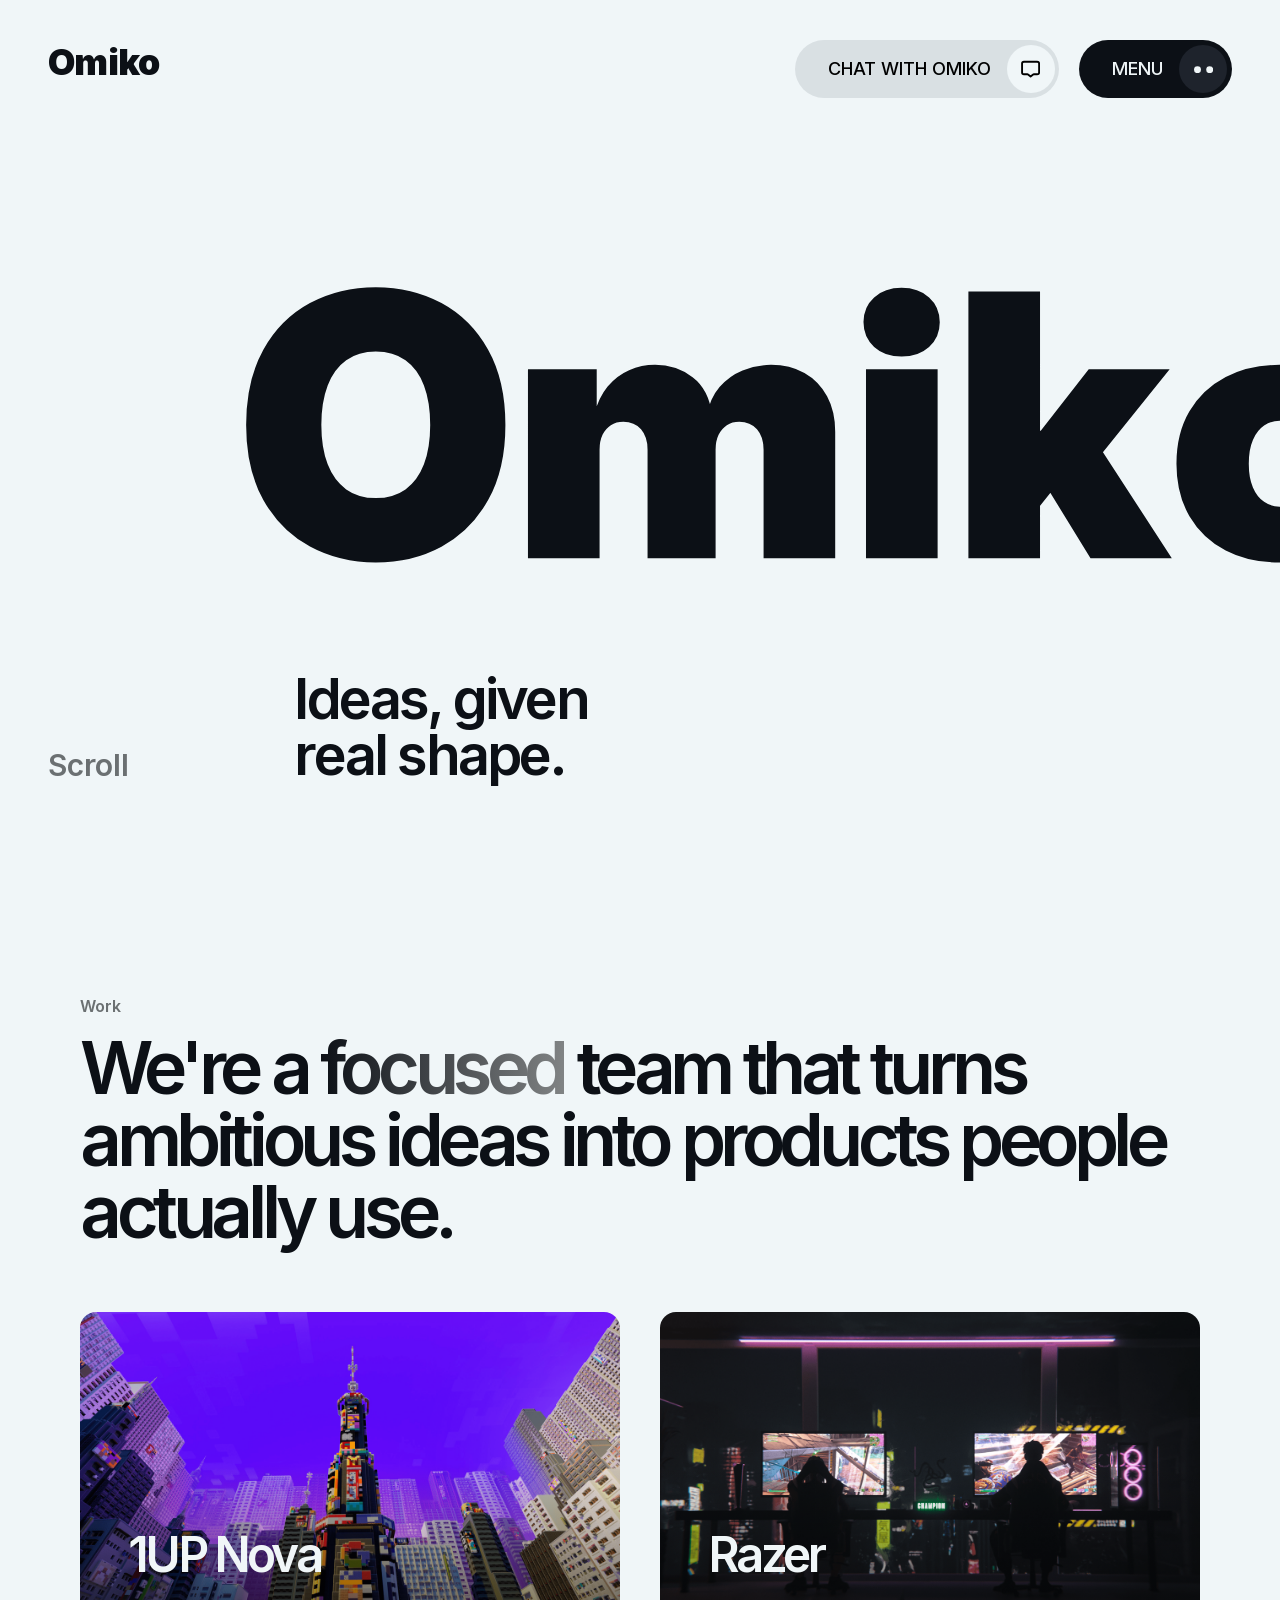
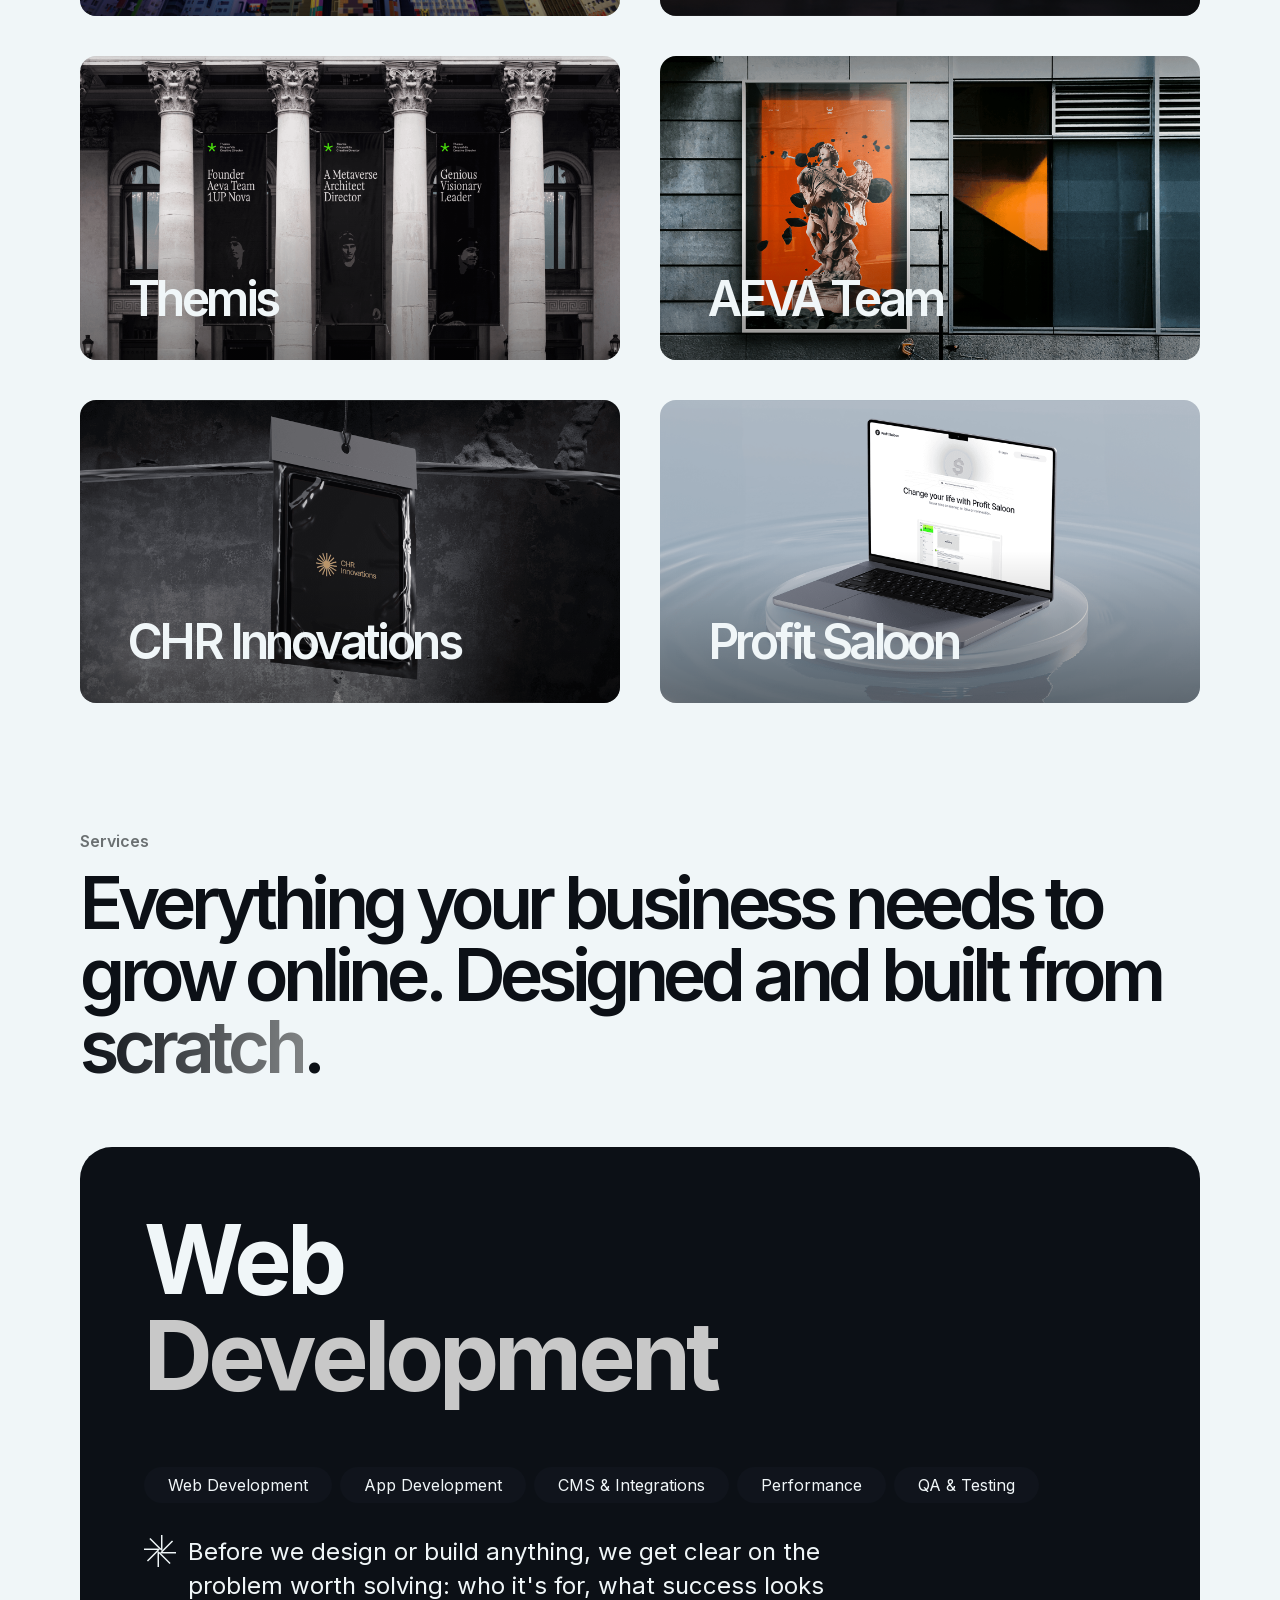
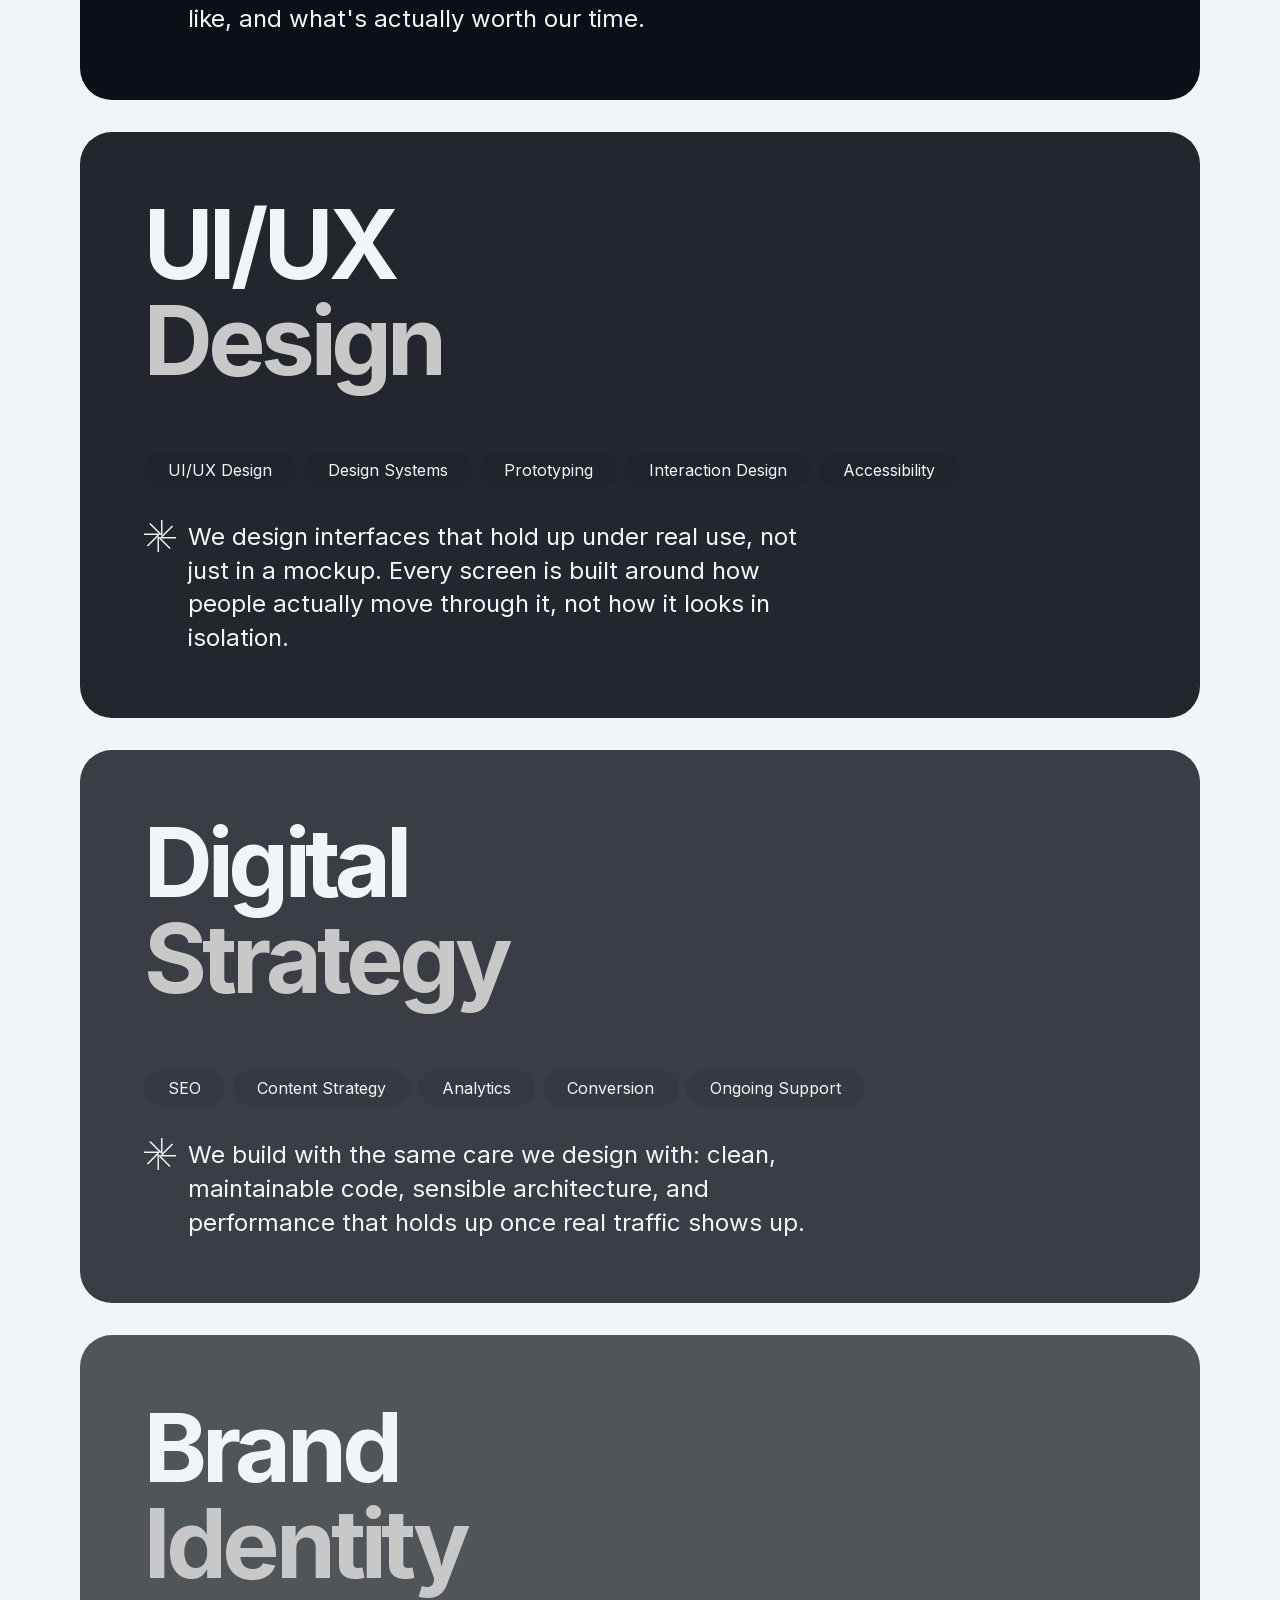
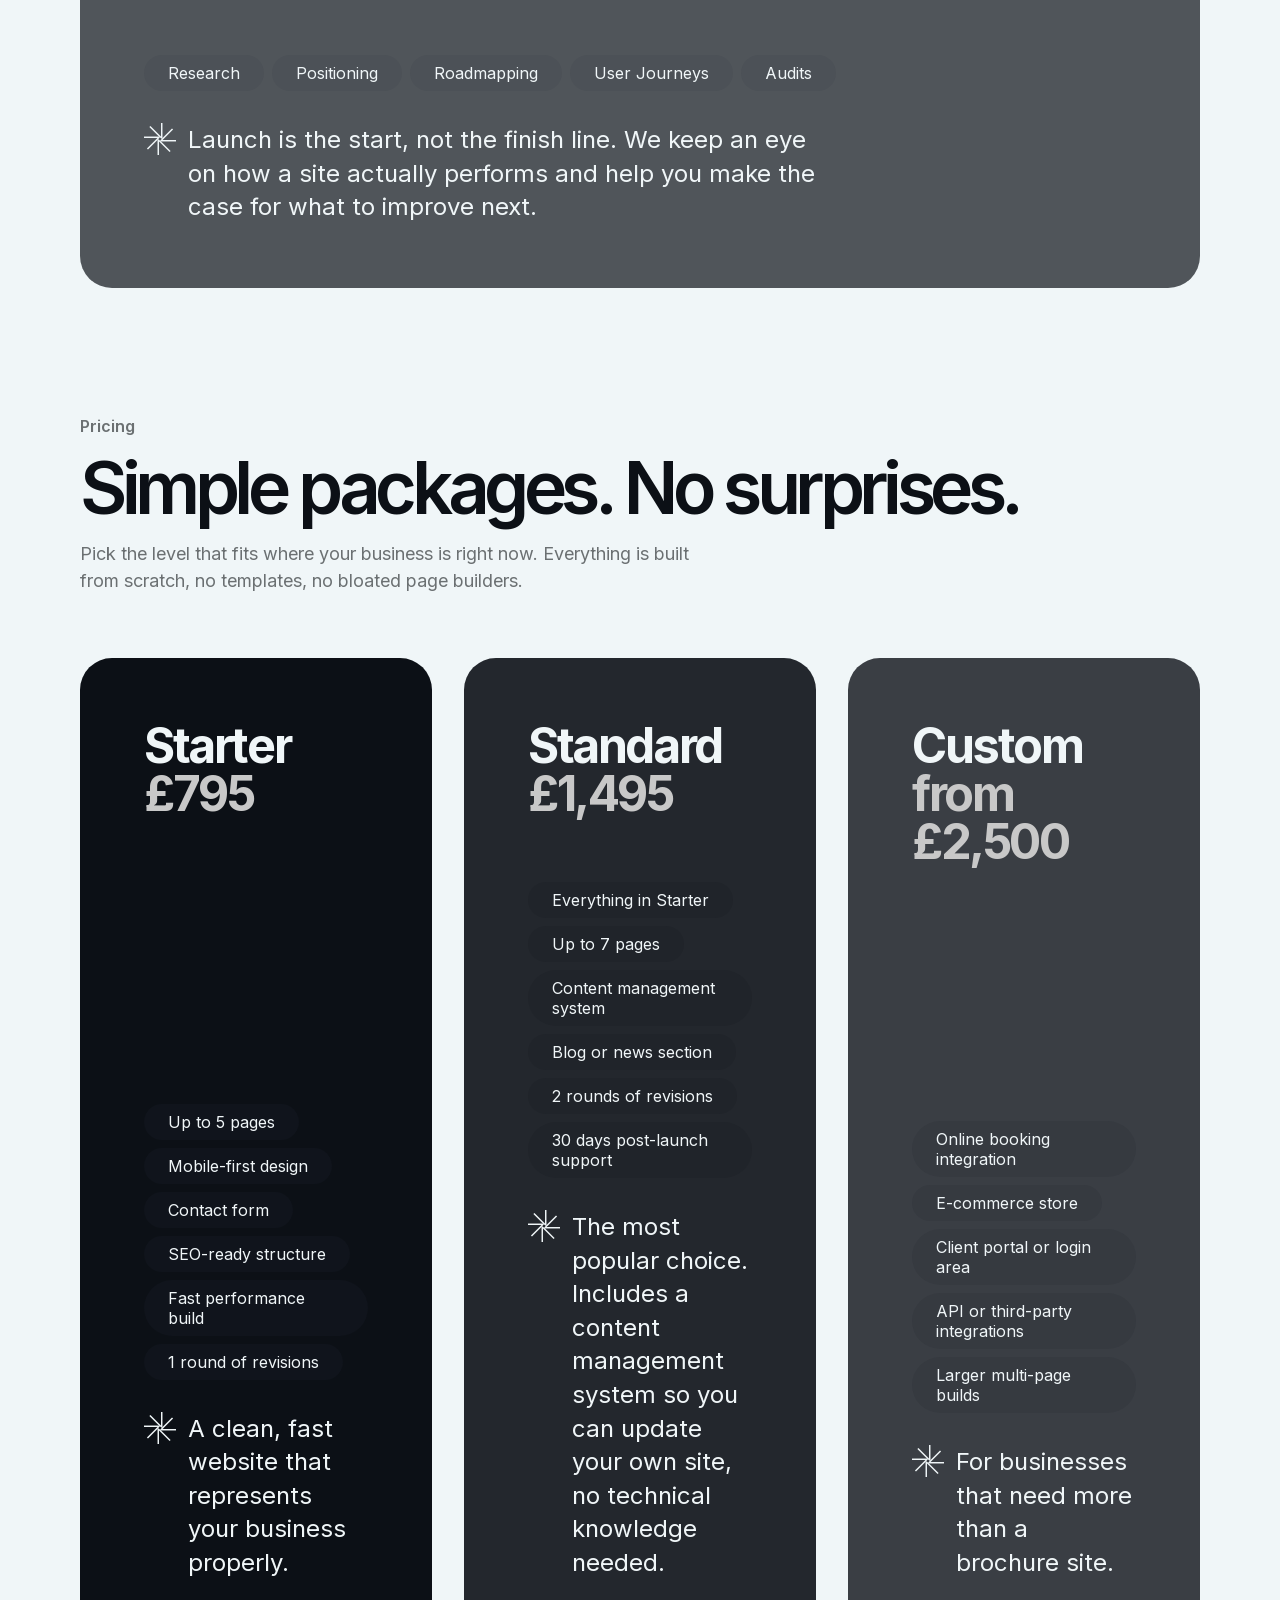
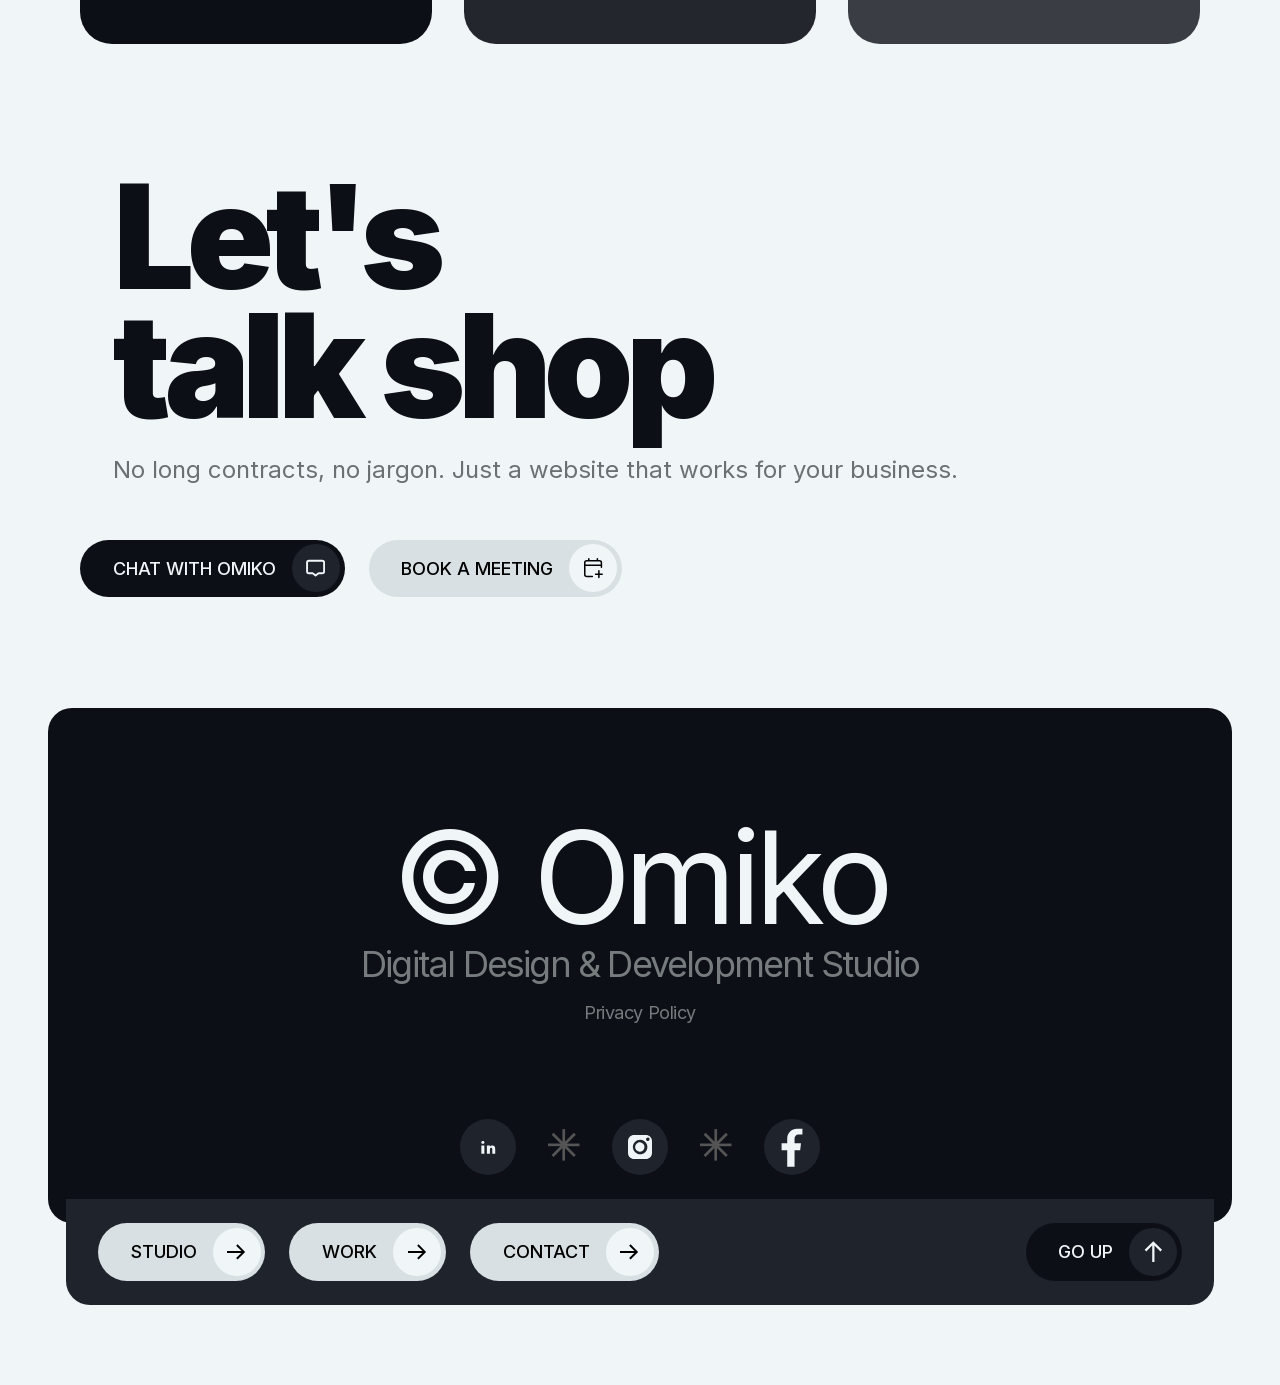
==== index.html @ d1c65fc3 "Replace X/Twitter footer icon with Facebook Swap the social link's SVG and aria-label from X to Face" ====
<!DOCTYPE html>
<html lang="en">
<head>
<meta charset="utf-8" />
<meta name="viewport" content="width=device-width, initial-scale=1" />
<title>Omiko — Digital Design &amp; Development Studio</title>
<meta name="description" content="Omiko is a digital design and development studio building polished, high-performance websites for ambitious brands." />
<link rel="canonical" href="https://omiko.co.uk/" />
<meta property="og:title" content="Omiko — Digital Design &amp; Development Studio" />
<meta property="og:description" content="Omiko is a digital design and development studio building polished, high-performance websites for ambitious brands." />
<meta property="og:url" content="https://omiko.co.uk/" />
<meta property="og:type" content="website" />
<!-- TODO: add og:image once a 1200x630 share image is created -->
<meta name="twitter:card" content="summary_large_image" />
<meta name="twitter:title" content="Omiko — Digital Design &amp; Development Studio" />
<meta name="twitter:description" content="Omiko is a digital design and development studio building polished, high-performance websites for ambitious brands." />
<link rel="icon" href="favicon.ico" />
<link rel="stylesheet" href="styles.css" />
</head>
<body>

<a class="skip-link" href="#main-content">Skip to content</a>

<header class="site-header">
  <a class="brand" href="index.html" aria-label="Omiko home">
    <span class="brand-logo">Omiko</span>
  </a>

  <div class="header-actions">
    <a class="pill pill-light" href="contact.html">
      <span class="pill-label">Chat with Omiko</span>
      <span class="pill-icon">
        <svg viewBox="0 0 18 17" fill="none" xmlns="http://www.w3.org/2000/svg">
          <path d="M1 3.26215C1 2.33911 1.79594 1.59084 2.77778 1.59084L15.2222 1.59082C16.2041 1.59082 17 2.33909 17 3.26213V11.6485C17 12.5716 16.2041 13.3198 15.2222 13.3199L11.9989 13.3199C11.7918 13.3199 11.5912 13.3878 11.4318 13.512L8.9962 15.409L6.59291 13.5151C6.43287 13.389 6.23071 13.3199 6.02188 13.3199H2.77778C1.79594 13.3199 1 12.5716 1 11.6486L1 3.26215Z" stroke="currentColor" stroke-width="1.77778" stroke-linejoin="round"/>
        </svg>
      </span>
    </a>

    <button class="pill pill-dark menu-toggle" aria-expanded="false" aria-controls="site-menu" type="button">
      <span class="pill-label">Menu</span>
      <span class="pill-icon pill-icon-dots">
        <svg viewBox="0 0 14 6" fill="none" xmlns="http://www.w3.org/2000/svg">
          <circle cx="11.4517" cy="3.41264" r="2.54545" fill="currentColor"/>
          <circle cx="2.54545" cy="3.41264" r="2.54545" fill="currentColor"/>
        </svg>
      </span>
    </button>
  </div>
</header>

<nav id="site-menu" class="site-menu" aria-hidden="true" inert>
  <a class="site-menu-link" href="index.html">
    <span class="site-menu-link-icon">
      <svg viewBox="0 0 16 13" fill="none" xmlns="http://www.w3.org/2000/svg">
        <path d="M8.21645 0.833984L13.9687 6.58827L8.21645 12.3426M-0.00111653 6.58827L13.5579 6.58829" stroke="currentColor" stroke-width="1.64351"/>
      </svg>
    </span>
    Home
  </a>
  <a class="site-menu-link" href="studio.html">
    <span class="site-menu-link-icon">
      <svg viewBox="0 0 16 13" fill="none" xmlns="http://www.w3.org/2000/svg">
        <path d="M8.21645 0.833984L13.9687 6.58827L8.21645 12.3426M-0.00111653 6.58827L13.5579 6.58829" stroke="currentColor" stroke-width="1.64351"/>
      </svg>
    </span>
    Studio
  </a>
  <a class="site-menu-link" href="work.html">
    <span class="site-menu-link-icon">
      <svg viewBox="0 0 16 13" fill="none" xmlns="http://www.w3.org/2000/svg">
        <path d="M8.21645 0.833984L13.9687 6.58827L8.21645 12.3426M-0.00111653 6.58827L13.5579 6.58829" stroke="currentColor" stroke-width="1.64351"/>
      </svg>
    </span>
    Work
  </a>
  <a class="site-menu-link" href="contact.html">
    <span class="site-menu-link-icon">
      <svg viewBox="0 0 16 13" fill="none" xmlns="http://www.w3.org/2000/svg">
        <path d="M8.21645 0.833984L13.9687 6.58827L8.21645 12.3426M-0.00111653 6.58827L13.5579 6.58829" stroke="currentColor" stroke-width="1.64351"/>
      </svg>
    </span>
    Contact
  </a>
</nav>

<main id="main-content">
  <section class="hero">
    <div class="hero-copy">
      <span class="hero-wordmark-svg" style="transform: translateX(var(--wordmark-offset))" aria-hidden="true">
        <svg viewBox="0 -1984 6434 2478" xmlns="http://www.w3.org/2000/svg">
          <path fill="currentColor" d="M764 24Q561 24 396.5 -65Q232 -154 136 -325.5Q40 -497 40 -744Q40 -993 136 -1165Q232 -1337 396.5 -1425.5Q561 -1514 764 -1514Q967 -1514 1131 -1425.5Q1295 -1337 1391.5 -1165Q1488 -993 1488 -744Q1488 -496 1391.5 -324.5Q1295 -153 1131 -64.5Q967 24 764 24ZM764 -336Q862 -336 930 -384.5Q998 -433 1033 -524.5Q1068 -616 1068 -744Q1068 -873 1033 -965Q998 -1057 930 -1105.5Q862 -1154 764 -1154Q667 -1154 599 -1105.5Q531 -1057 495.5 -965Q460 -873 460 -744Q460 -616 495.5 -524.5Q531 -433 599 -384.5Q667 -336 764 -336Z M1614 0V-1056H1998V-800H1983Q2008 -897 2059 -959Q2110 -1021 2179 -1050.5Q2248 -1080 2324 -1080Q2442 -1080 2533.5 -1011Q2625 -942 2642 -800H2614Q2631 -894 2684 -956Q2737 -1018 2812.5 -1049Q2888 -1080 2971.8 -1080Q3077.6 -1080 3158.4 -1034Q3239.2 -988 3284.6 -904Q3330 -820 3330 -706V0H2930V-606Q2930 -677.6 2893.1 -719.8Q2856.2 -762 2794 -762Q2754.1 -762 2724.8 -743Q2695.5 -724 2678.7 -689.1Q2662 -654.2 2662 -606V0H2282V-606Q2282 -678 2245.5 -720Q2209 -762 2146.6 -762Q2106.7 -762 2076.8 -743Q2047 -724 2030.5 -689.1Q2014 -654.1 2014 -606V0Z M3502 0V-1056H3902V0ZM3701 -1126Q3607 -1126 3547.5 -1180.2Q3488 -1234.3 3488 -1318.8Q3488 -1403 3547.5 -1456.5Q3607 -1510 3700.5 -1510Q3794.7 -1510 3854.4 -1456.6Q3914 -1403.2 3914 -1318.3Q3914 -1234 3854.3 -1180Q3794.6 -1126 3701 -1126Z M4432 -240V-712H4478L4746 -1056H5198L4750 -498H4638ZM4074 0V-1490H4474V0ZM4756 0 4504 -410 4762 -690 5210 0Z M5812 24Q5641 24 5511 -43.5Q5381 -111 5308.5 -235Q5236 -359 5236 -528Q5236 -697 5308.5 -820.5Q5381 -944 5511 -1012Q5641 -1080 5812 -1080Q5984 -1080 6113.5 -1012Q6243 -944 6315.5 -820.5Q6388 -697 6388 -528Q6388 -359 6315.5 -235Q6243 -111 6113.5 -43.5Q5984 24 5812 24ZM5812 -288Q5860 -288 5899 -315Q5938 -342 5961 -395.5Q5984 -449 5984 -528Q5984 -608 5961 -661Q5938 -714 5899 -741Q5860 -768 5812 -768Q5765 -768 5725.5 -741Q5686 -714 5663 -661Q5640 -608 5640 -528Q5640 -449 5663 -395.5Q5686 -342 5725.5 -315Q5765 -288 5812 -288Z"/>
        </svg>
      </span>

      <h1 class="hero-tagline">Ideas, given <br />real shape.</h1>
    </div>

    <span class="scroll-indicator">Scroll</span>
  </section>

  <section class="work">
    <div class="section-intro" data-reveal>
      <h2 class="eyebrow">Work</h2>
      <p class="section-headline">We're a <span class="highlight-word">focused</span> team that turns ambitious ideas into products people actually use.</p>
    </div>

    <div class="work-grid">
      <a class="work-card" href="work/1up-nova.html" data-reveal>
        <img src="images/work-1up-nova.png" alt="Voxel-style illustrated cityscape for 1UP Nova's gaming community platform" />
        <div class="work-card-scrim"></div>
        <div class="work-card-title">
          <span class="work-card-arrow">
            <svg viewBox="0 0 271 226" fill="none" xmlns="http://www.w3.org/2000/svg">
              <path fill-rule="evenodd" clip-rule="evenodd" d="M271 113L157.575 226L136.762 205.265L214.658 127.662L-8.66836e-06 127.662V98.338L214.657 98.338L136.763 20.7349L157.575 0L271 113Z" fill="currentColor"/>
            </svg>
          </span>
          <h3>1UP Nova</h3>
        </div>
      </a>

      <a class="work-card" href="work/razer.html" data-reveal>
        <img src="images/work-razer.png" alt="Neon-lit gaming lounge screens, part of Razer's brand identity" />
        <div class="work-card-scrim"></div>
        <div class="work-card-title">
          <span class="work-card-arrow">
            <svg viewBox="0 0 271 226" fill="none" xmlns="http://www.w3.org/2000/svg">
              <path fill-rule="evenodd" clip-rule="evenodd" d="M271 113L157.575 226L136.762 205.265L214.658 127.662L-8.66836e-06 127.662V98.338L214.657 98.338L136.763 20.7349L157.575 0L271 113Z" fill="currentColor"/>
            </svg>
          </span>
          <h3>Razer</h3>
        </div>
      </a>

      <a class="work-card" href="work/themis.html" data-reveal>
        <img src="images/work-themis.png" alt="Classical building facade with leadership banners for Themis's rebrand" />
        <div class="work-card-scrim"></div>
        <div class="work-card-title">
          <span class="work-card-arrow">
            <svg viewBox="0 0 271 226" fill="none" xmlns="http://www.w3.org/2000/svg">
              <path fill-rule="evenodd" clip-rule="evenodd" d="M271 113L157.575 226L136.762 205.265L214.658 127.662L-8.66836e-06 127.662V98.338L214.657 98.338L136.763 20.7349L157.575 0L271 113Z" fill="currentColor"/>
            </svg>
          </span>
          <h3>Themis</h3>
        </div>
      </a>

      <a class="work-card" href="work/aeva-team.html" data-reveal>
        <img src="images/work-aeva-team.png" alt="Orange exhibition poster of a sculpture on a city street, part of AEVA Team's brand identity" />
        <div class="work-card-scrim"></div>
        <div class="work-card-title">
          <span class="work-card-arrow">
            <svg viewBox="0 0 271 226" fill="none" xmlns="http://www.w3.org/2000/svg">
              <path fill-rule="evenodd" clip-rule="evenodd" d="M271 113L157.575 226L136.762 205.265L214.658 127.662L-8.66836e-06 127.662V98.338L214.657 98.338L136.763 20.7349L157.575 0L271 113Z" fill="currentColor"/>
            </svg>
          </span>
          <h3>AEVA Team</h3>
        </div>
      </a>

      <a class="work-card" href="work/chr-innovations.html" data-reveal>
        <img src="images/work-chr-innovations.png" alt="Dark product package hanging in plastic wrap, branded with the CHR Innovations sunburst logo" />
        <div class="work-card-scrim"></div>
        <div class="work-card-title">
          <span class="work-card-arrow">
            <svg viewBox="0 0 271 226" fill="none" xmlns="http://www.w3.org/2000/svg">
              <path fill-rule="evenodd" clip-rule="evenodd" d="M271 113L157.575 226L136.762 205.265L214.658 127.662L-8.66836e-06 127.662V98.338L214.657 98.338L136.763 20.7349L157.575 0L271 113Z" fill="currentColor"/>
            </svg>
          </span>
          <h3>CHR Innovations</h3>
        </div>
      </a>

      <a class="work-card" href="work/profit-saloon.html" data-reveal>
        <img src="images/work-profit-saloon.png" alt="Laptop floating on water displaying the Profit Saloon website homepage" />
        <div class="work-card-scrim"></div>
        <div class="work-card-title">
          <span class="work-card-arrow">
            <svg viewBox="0 0 271 226" fill="none" xmlns="http://www.w3.org/2000/svg">
              <path fill-rule="evenodd" clip-rule="evenodd" d="M271 113L157.575 226L136.762 205.265L214.658 127.662L-8.66836e-06 127.662V98.338L214.657 98.338L136.763 20.7349L157.575 0L271 113Z" fill="currentColor"/>
            </svg>
          </span>
          <h3>Profit Saloon</h3>
        </div>
      </a>
    </div>
  </section>

  <section class="services">
    <div class="section-intro" data-reveal>
      <h2 class="eyebrow">Services</h2>
      <p class="section-headline">Everything your business needs to grow online. Designed and built from <span class="highlight-word">scratch</span>.</p>
    </div>

    <div class="service-list">
      <article class="service-card" data-reveal style="background-color:var(--color-black)">
        <h3 class="service-title">
          <span class="service-title-main">Web</span>
          <span class="service-title-sub">Development</span>
        </h3>

        <div class="service-foot">
          <ul class="service-tags">
            <li style="background-color:#10141c">Web Development</li>
            <li style="background-color:#10141c">App Development</li>
            <li style="background-color:#10141c">CMS &amp; Integrations</li>
            <li style="background-color:#10141c">Performance</li>
            <li style="background-color:#10141c">QA &amp; Testing</li>
          </ul>

          <div class="service-description">
            <span class="service-icon">
              <svg class="service-card-cog" viewBox="0 0 44 44" fill="none" stroke="currentColor" xmlns="http://www.w3.org/2000/svg">
                <path d="M19.6094 43.9991V22.582" stroke-width="2"/>
                <path d="M4.75391 35.8655L19.8966 20.7207" stroke-width="2"/>
                <path d="M0 19.6074H21.4171" stroke-width="2"/>
                <path d="M8.13672 4.75195L23.2815 19.8946" stroke-width="2"/>
                <path d="M24.3906 0V21.4171" stroke-width="2"/>
                <path d="M39.2481 8.13477L24.1055 23.2795" stroke-width="2"/>
                <path d="M43.9991 24.3926H22.582" stroke-width="2"/>
                <path d="M35.8635 39.2481L20.7188 24.1055" stroke-width="2"/>
              </svg>
            </span>
            <p>Before we design or build anything, we get clear on the problem worth solving: who it's for, what success looks like, and what's actually worth our time.</p>
          </div>
        </div>
      </article>

      <article class="service-card" data-reveal style="background-color:#23272d">
        <h3 class="service-title">
          <span class="service-title-main">UI/UX</span>
          <span class="service-title-sub">Design</span>
        </h3>

        <div class="service-foot">
          <ul class="service-tags">
            <li style="background-color:#20242a">UI/UX Design</li>
            <li style="background-color:#20242a">Design Systems</li>
            <li style="background-color:#20242a">Prototyping</li>
            <li style="background-color:#20242a">Interaction Design</li>
            <li style="background-color:#20242a">Accessibility</li>
          </ul>

          <div class="service-description">
            <span class="service-icon">
              <svg class="service-card-cog" viewBox="0 0 44 44" fill="none" stroke="currentColor" xmlns="http://www.w3.org/2000/svg">
                <path d="M19.6094 43.9991V22.582" stroke-width="2"/>
                <path d="M4.75391 35.8655L19.8966 20.7207" stroke-width="2"/>
                <path d="M0 19.6074H21.4171" stroke-width="2"/>
                <path d="M8.13672 4.75195L23.2815 19.8946" stroke-width="2"/>
                <path d="M24.3906 0V21.4171" stroke-width="2"/>
                <path d="M39.2481 8.13477L24.1055 23.2795" stroke-width="2"/>
                <path d="M43.9991 24.3926H22.582" stroke-width="2"/>
                <path d="M35.8635 39.2481L20.7188 24.1055" stroke-width="2"/>
              </svg>
            </span>
            <p>We design interfaces that hold up under real use, not just in a mockup. Every screen is built around how people actually move through it, not how it looks in isolation.</p>
          </div>
        </div>
      </article>

      <article class="service-card" data-reveal style="background-color:#3a3e44">
        <h3 class="service-title">
          <span class="service-title-main">Digital</span>
          <span class="service-title-sub">Strategy</span>
        </h3>

        <div class="service-foot">
          <ul class="service-tags">
            <li style="background-color:#363a40">SEO</li>
            <li style="background-color:#363a40">Content Strategy</li>
            <li style="background-color:#363a40">Analytics</li>
            <li style="background-color:#363a40">Conversion</li>
            <li style="background-color:#363a40">Ongoing Support</li>
          </ul>

          <div class="service-description">
            <span class="service-icon">
              <svg class="service-card-cog" viewBox="0 0 44 44" fill="none" stroke="currentColor" xmlns="http://www.w3.org/2000/svg">
                <path d="M19.6094 43.9991V22.582" stroke-width="2"/>
                <path d="M4.75391 35.8655L19.8966 20.7207" stroke-width="2"/>
                <path d="M0 19.6074H21.4171" stroke-width="2"/>
                <path d="M8.13672 4.75195L23.2815 19.8946" stroke-width="2"/>
                <path d="M24.3906 0V21.4171" stroke-width="2"/>
                <path d="M39.2481 8.13477L24.1055 23.2795" stroke-width="2"/>
                <path d="M43.9991 24.3926H22.582" stroke-width="2"/>
                <path d="M35.8635 39.2481L20.7188 24.1055" stroke-width="2"/>
              </svg>
            </span>
            <p>We build with the same care we design with: clean, maintainable code, sensible architecture, and performance that holds up once real traffic shows up.</p>
          </div>
        </div>
      </article>

      <article class="service-card" data-reveal style="background-color:#50555a">
        <h3 class="service-title">
          <span class="service-title-main">Brand</span>
          <span class="service-title-sub">Identity</span>
        </h3>

        <div class="service-foot">
          <ul class="service-tags">
            <li style="background-color:#4c5157">Research</li>
            <li style="background-color:#4c5157">Positioning</li>
            <li style="background-color:#4c5157">Roadmapping</li>
            <li style="background-color:#4c5157">User Journeys</li>
            <li style="background-color:#4c5157">Audits</li>
          </ul>

          <div class="service-description">
            <span class="service-icon">
              <svg class="service-card-cog" viewBox="0 0 44 44" fill="none" stroke="currentColor" xmlns="http://www.w3.org/2000/svg">
                <path d="M19.6094 43.9991V22.582" stroke-width="2"/>
                <path d="M4.75391 35.8655L19.8966 20.7207" stroke-width="2"/>
                <path d="M0 19.6074H21.4171" stroke-width="2"/>
                <path d="M8.13672 4.75195L23.2815 19.8946" stroke-width="2"/>
                <path d="M24.3906 0V21.4171" stroke-width="2"/>
                <path d="M39.2481 8.13477L24.1055 23.2795" stroke-width="2"/>
                <path d="M43.9991 24.3926H22.582" stroke-width="2"/>
                <path d="M35.8635 39.2481L20.7188 24.1055" stroke-width="2"/>
              </svg>
            </span>
            <p>Launch is the start, not the finish line. We keep an eye on how a site actually performs and help you make the case for what to improve next.</p>
          </div>
        </div>
      </article>
    </div>
  </section>

  <section class="pricing">
    <div class="section-intro" data-reveal>
      <h2 class="eyebrow">Pricing</h2>
      <p class="section-headline">Simple packages. No surprises.</p>
      <p class="section-subhead">Pick the level that fits where your business is right now. Everything is built from scratch, no templates, no bloated page builders.</p>
    </div>

    <div class="pricing-list">
      <article class="service-card" data-reveal style="background-color:var(--color-black)">
        <h3 class="service-title">
          <span class="service-title-main">Starter</span>
          <span class="service-title-sub">£795</span>
        </h3>

        <div class="service-foot">
          <ul class="service-tags">
            <li style="background-color:#10141c">Up to 5 pages</li>
            <li style="background-color:#10141c">Mobile-first design</li>
            <li style="background-color:#10141c">Contact form</li>
            <li style="background-color:#10141c">SEO-ready structure</li>
            <li style="background-color:#10141c">Fast performance build</li>
            <li style="background-color:#10141c">1 round of revisions</li>
          </ul>

          <div class="service-description">
            <span class="service-icon">
              <svg class="service-card-cog" viewBox="0 0 44 44" fill="none" stroke="currentColor" xmlns="http://www.w3.org/2000/svg">
                <path d="M19.6094 43.9991V22.582" stroke-width="2"/>
                <path d="M4.75391 35.8655L19.8966 20.7207" stroke-width="2"/>
                <path d="M0 19.6074H21.4171" stroke-width="2"/>
                <path d="M8.13672 4.75195L23.2815 19.8946" stroke-width="2"/>
                <path d="M24.3906 0V21.4171" stroke-width="2"/>
                <path d="M39.2481 8.13477L24.1055 23.2795" stroke-width="2"/>
                <path d="M43.9991 24.3926H22.582" stroke-width="2"/>
                <path d="M35.8635 39.2481L20.7188 24.1055" stroke-width="2"/>
              </svg>
            </span>
            <p>A clean, fast website that represents your business properly.</p>
          </div>
        </div>
      </article>

      <article class="service-card" data-reveal style="background-color:#23272d">
        <h3 class="service-title">
          <span class="service-title-main">Standard</span>
          <span class="service-title-sub">£1,495</span>
        </h3>

        <div class="service-foot">
          <ul class="service-tags">
            <li style="background-color:#20242a">Everything in Starter</li>
            <li style="background-color:#20242a">Up to 7 pages</li>
            <li style="background-color:#20242a">Content management system</li>
            <li style="background-color:#20242a">Blog or news section</li>
            <li style="background-color:#20242a">2 rounds of revisions</li>
            <li style="background-color:#20242a">30 days post-launch support</li>
          </ul>

          <div class="service-description">
            <span class="service-icon">
              <svg class="service-card-cog" viewBox="0 0 44 44" fill="none" stroke="currentColor" xmlns="http://www.w3.org/2000/svg">
                <path d="M19.6094 43.9991V22.582" stroke-width="2"/>
                <path d="M4.75391 35.8655L19.8966 20.7207" stroke-width="2"/>
                <path d="M0 19.6074H21.4171" stroke-width="2"/>
                <path d="M8.13672 4.75195L23.2815 19.8946" stroke-width="2"/>
                <path d="M24.3906 0V21.4171" stroke-width="2"/>
                <path d="M39.2481 8.13477L24.1055 23.2795" stroke-width="2"/>
                <path d="M43.9991 24.3926H22.582" stroke-width="2"/>
                <path d="M35.8635 39.2481L20.7188 24.1055" stroke-width="2"/>
              </svg>
            </span>
            <p>The most popular choice. Includes a content management system so you can update your own site, no technical knowledge needed.</p>
          </div>
        </div>
      </article>

      <article class="service-card" data-reveal style="background-color:#3a3e44">
        <h3 class="service-title">
          <span class="service-title-main">Custom</span>
          <span class="service-title-sub">from £2,500</span>
        </h3>

        <div class="service-foot">
          <ul class="service-tags">
            <li style="background-color:#363a40">Online booking integration</li>
            <li style="background-color:#363a40">E-commerce store</li>
            <li style="background-color:#363a40">Client portal or login area</li>
            <li style="background-color:#363a40">API or third-party integrations</li>
            <li style="background-color:#363a40">Larger multi-page builds</li>
          </ul>

          <div class="service-description">
            <span class="service-icon">
              <svg class="service-card-cog" viewBox="0 0 44 44" fill="none" stroke="currentColor" xmlns="http://www.w3.org/2000/svg">
                <path d="M19.6094 43.9991V22.582" stroke-width="2"/>
                <path d="M4.75391 35.8655L19.8966 20.7207" stroke-width="2"/>
                <path d="M0 19.6074H21.4171" stroke-width="2"/>
                <path d="M8.13672 4.75195L23.2815 19.8946" stroke-width="2"/>
                <path d="M24.3906 0V21.4171" stroke-width="2"/>
                <path d="M39.2481 8.13477L24.1055 23.2795" stroke-width="2"/>
                <path d="M43.9991 24.3926H22.582" stroke-width="2"/>
                <path d="M35.8635 39.2481L20.7188 24.1055" stroke-width="2"/>
              </svg>
            </span>
            <p>For businesses that need more than a brochure site.</p>
          </div>
        </div>
      </article>
    </div>
  </section>

  <section class="cta">
    <div class="cta-inner">
      <h2 class="cta-heading">
        <span class="cta-heading-line">Let's</span>
        <span class="cta-heading-line">talk shop</span>
      </h2>

      <p class="cta-reassurance">No long contracts, no jargon. Just a website that works for your business.</p>

      <div class="cta-actions">
        <a class="pill pill-dark" href="contact.html">
          <span class="pill-label">Chat with Omiko</span>
          <span class="pill-icon">
            <svg viewBox="0 0 18 17" fill="none" xmlns="http://www.w3.org/2000/svg">
              <path d="M1 3.26215C1 2.33911 1.79594 1.59084 2.77778 1.59084L15.2222 1.59082C16.2041 1.59082 17 2.33909 17 3.26213V11.6485C17 12.5716 16.2041 13.3198 15.2222 13.3199L11.9989 13.3199C11.7918 13.3199 11.5912 13.3878 11.4318 13.512L8.9962 15.409L6.59291 13.5151C6.43287 13.389 6.23071 13.3199 6.02188 13.3199H2.77778C1.79594 13.3199 1 12.5716 1 11.6486L1 3.26215Z" stroke="currentColor" stroke-width="1.77778" stroke-linejoin="round"/>
            </svg>
          </span>
        </a>

        <button class="pill pill-light" id="book-meeting-btn" type="button">
          <span class="pill-label">Book a meeting</span>
          <span class="pill-icon">
            <svg viewBox="0 0 19 20" fill="none" xmlns="http://www.w3.org/2000/svg">
              <path d="M4.75 2.75H2.75C1.64543 2.75 0.75 3.64543 0.75 4.75V7.25M4.75 2.75H13.25M4.75 2.75V0.75M13.25 2.75H15.25C16.3546 2.75 17.25 3.64543 17.25 4.75V7.25M13.25 2.75V0.75M8.25 18.25H2.75C1.64543 18.25 0.75 17.3546 0.75 16.25V7.25M0.75 7.25H17.25M17.25 7.25V9.25M14.75 12.75V16M14.75 16V19.25M14.75 16H11.5M14.75 16H18" stroke="currentColor" stroke-width="1.5" stroke-linecap="round" stroke-linejoin="round"/>
            </svg>
          </span>
        </button>
      </div>
    </div>
  </section>
</main>

<footer class="site-footer">
  <span class="footer-wordmark">Omiko</span>

  <div class="footer-panel">
    <span class="footer-copyright">© Omiko</span>
    <span class="footer-tagline">Digital Design &amp; Development Studio</span>
    <a class="footer-privacy-link" href="privacy.html">Privacy Policy</a>

    <div class="footer-socials">
      <!-- TODO: replace # with real social URLs before launch -->
      <a class="social-icon" target="_blank" rel="noreferrer noopener" aria-label="Omiko on LinkedIn" href="#">
        <svg viewBox="0 0 21 20" fill="none" xmlns="http://www.w3.org/2000/svg">
          <path d="M12.1835 15.6063H9.54163V8.23607H12.1835V9.25708V9.29719L12.2034 9.26235C12.544 8.66477 13.2269 8.23607 14.5132 8.23607C15.1545 8.23607 15.7314 8.4926 16.1481 9.0377C16.5652 9.58312 16.8227 10.4184 16.8227 11.5769V15.6063H14.2663V11.5769C14.2663 11.016 14.0937 10.6695 13.8874 10.4631C13.6814 10.257 13.4425 10.1915 13.3109 10.1915C13.1805 10.1915 12.8988 10.235 12.6494 10.4302C12.3995 10.6258 12.1835 10.9727 12.1835 11.5769V15.6063ZM7.32271 15.6063H4.68079V8.23607H7.32271V15.6063ZM5.95478 6.86007C5.55026 6.86007 5.21363 6.72522 4.9782 6.50108C4.74278 6.27696 4.60796 5.96302 4.60796 5.60359C4.60796 5.24418 4.74249 4.93033 4.98884 4.70626C5.23524 4.48213 5.59432 4.34711 6.0445 4.34711C6.44901 4.34711 6.78565 4.48196 7.02108 4.7061C7.2565 4.93022 7.39132 5.24416 7.39132 5.60359C7.39132 5.963 7.25678 6.27684 7.01044 6.50092C6.76404 6.72505 6.40496 6.86007 5.95478 6.86007Z" fill="currentColor"/>
          <path d="M17.8889 0.823358H3.11111C1.93885 0.823358 0.989374 1.77317 0.989374 2.94583V17.7288C0.989374 18.9014 1.93885 19.8512 3.11111 19.8512H17.8889C19.0612 19.8512 20.0106 18.9014 20.0106 17.7288V2.94583C20.0106 1.77317 19.0612 0.823358 17.8889 0.823358Z" fill="transparent"/>
        </svg>
      </a>

      <span class="social-spacer">
        <svg viewBox="0 0 28 28" fill="none" xmlns="http://www.w3.org/2000/svg">
          <path d="M13.7305 27.6524V13.7461" stroke="currentColor" stroke-width="2.29967" stroke-miterlimit="10"/>
          <path d="M4.00781 23.6051L13.838 13.7715" stroke="currentColor" stroke-width="2.29967" stroke-miterlimit="10"/>
          <path d="M0 13.8594H13.9015" stroke="currentColor" stroke-width="2.29967" stroke-miterlimit="10"/>
          <path d="M4.04688 4.12305L13.8757 13.9567" stroke="currentColor" stroke-width="2.29967" stroke-miterlimit="10"/>
          <path d="M13.7812 0.107422V14.0137" stroke="currentColor" stroke-width="2.29967" stroke-miterlimit="10"/>
          <path d="M23.506 4.1543L13.6758 13.9866" stroke="currentColor" stroke-width="2.29967" stroke-miterlimit="10"/>
          <path d="M27.5265 13.9004H13.625" stroke="currentColor" stroke-width="2.29967" stroke-miterlimit="10"/>
          <path d="M23.4812 23.6364L13.6523 13.8027" stroke="currentColor" stroke-width="2.29967" stroke-miterlimit="10"/>
        </svg>
      </span>

      <a class="social-icon" target="_blank" rel="noreferrer noopener" aria-label="Omiko on Instagram" href="#">
        <svg viewBox="0 0 19 20" fill="none" xmlns="http://www.w3.org/2000/svg">
          <path d="M4.82285 19.834C3.54333 19.8306 2.31732 19.3202 1.41336 18.4146C0.509397 17.509 0.00117108 16.2821 0 15.0026L0 5.65684C0.00137218 4.37816 0.509933 3.15224 1.4141 2.24808C2.31826 1.34392 3.54417 0.835357 4.82285 0.833984H14.1686C15.4482 0.83496 16.6752 1.34312 17.5808 2.24713C18.4864 3.15113 18.9968 4.37726 19 5.65684V15.0026C18.9971 16.2831 18.4871 17.5102 17.5817 18.4157C16.6763 19.3211 15.4491 19.8311 14.1686 19.834H4.82285ZM3.83088 10.3338C3.83081 11.4737 4.16876 12.588 4.802 13.5358C5.43524 14.4837 6.33533 15.2224 7.38844 15.6587C8.44155 16.095 9.60038 16.2092 10.7184 15.9868C11.8364 15.7645 12.8634 15.2156 13.6694 14.4096C14.4755 13.6036 15.0244 12.5767 15.2468 11.4587C15.4692 10.3407 15.3551 9.18185 14.9189 8.12872C14.4827 7.07558 13.744 6.17544 12.7962 5.54214C11.8484 4.90884 10.7341 4.57082 9.59424 4.57082C8.06639 4.57287 6.60171 5.18069 5.52133 6.261C4.44095 7.34132 3.83304 8.80596 3.83088 10.3338ZM14.3227 4.17758C14.3222 4.44928 14.4023 4.71502 14.5529 4.94114C14.7035 5.16726 14.9179 5.3436 15.1688 5.44781C15.4197 5.55202 15.6959 5.57942 15.9624 5.52654C16.2289 5.47366 16.4737 5.34288 16.6659 5.15076C16.858 4.95864 16.9888 4.71382 17.0416 4.44732C17.0945 4.18082 17.0671 3.90462 16.9629 3.6537C16.8587 3.40278 16.6824 3.18843 16.4562 3.03781C16.2301 2.88718 15.9644 2.80705 15.6927 2.80756C15.3297 2.80863 14.9818 2.95332 14.7251 3.21002C14.4684 3.46671 14.3237 3.81456 14.3227 4.17758ZM5.64894 10.3338C5.64725 9.60287 5.86245 8.88788 6.2673 8.27931C6.67215 7.67075 7.24844 7.19597 7.92323 6.91507C8.59803 6.63417 9.34099 6.55978 10.0581 6.70132C10.7752 6.84285 11.4342 7.19395 11.9516 7.71017C12.4691 8.22639 12.8218 8.88453 12.965 9.60128C13.1083 10.318 13.0357 11.0612 12.7564 11.7366C12.4772 12.4121 12.0038 12.9895 11.3962 13.3959C10.7886 13.8022 10.0741 14.0191 9.34319 14.0192C8.36546 14.0175 7.42812 13.629 6.73593 12.9385C6.04373 12.2479 5.65295 11.3115 5.64894 10.3338Z" fill="currentColor"/>
        </svg>
      </a>

      <span class="social-spacer">
        <svg viewBox="0 0 28 28" fill="none" xmlns="http://www.w3.org/2000/svg">
          <path d="M13.7305 27.6524V13.7461" stroke="currentColor" stroke-width="2.29967" stroke-miterlimit="10"/>
          <path d="M4.00781 23.6051L13.838 13.7715" stroke="currentColor" stroke-width="2.29967" stroke-miterlimit="10"/>
          <path d="M0 13.8594H13.9015" stroke="currentColor" stroke-width="2.29967" stroke-miterlimit="10"/>
          <path d="M4.04688 4.12305L13.8757 13.9567" stroke="currentColor" stroke-width="2.29967" stroke-miterlimit="10"/>
          <path d="M13.7812 0.107422V14.0137" stroke="currentColor" stroke-width="2.29967" stroke-miterlimit="10"/>
          <path d="M23.506 4.1543L13.6758 13.9866" stroke="currentColor" stroke-width="2.29967" stroke-miterlimit="10"/>
          <path d="M27.5265 13.9004H13.625" stroke="currentColor" stroke-width="2.29967" stroke-miterlimit="10"/>
          <path d="M23.4812 23.6364L13.6523 13.8027" stroke="currentColor" stroke-width="2.29967" stroke-miterlimit="10"/>
        </svg>
      </span>

      <a class="social-icon" target="_blank" rel="noreferrer noopener" aria-label="Omiko on Facebook" href="#">
        <svg viewBox="0 0 12 20" fill="none" xmlns="http://www.w3.org/2000/svg">
          <path d="M11.2148 0.833984L8.39645 0.833984C7.21897 0.833984 5.99044 1.32412 5.07675 2.19937C4.16306 3.07462 3.61133 4.30815 3.61133 5.5752V8.07412H0.792969V11.5852H3.61133V19.834H7.27645V11.5852H10.0916L10.4948 8.07412H7.27645V5.71164C7.27645 5.1907 7.46672 4.69084 7.80496 4.32285C8.1432 3.95486 8.6022 3.74787 9.08093 3.74787H11.2148V0.833984Z" fill="currentColor"/>
        </svg>
      </a>
    </div>
  </div>

  <div class="footer-extension">
    <nav class="footer-nav">
      <a class="pill pill-light" href="studio.html">
        <span class="pill-label">Studio</span>
        <span class="pill-icon">
          <svg viewBox="0 0 16 13" fill="none" xmlns="http://www.w3.org/2000/svg">
            <path d="M8.21645 0.833984L13.9687 6.58827L8.21645 12.3426M-0.00111653 6.58827L13.5579 6.58829" stroke="#F0F6F8" stroke-width="1.64351"/>
          </svg>
        </span>
      </a>

      <a class="pill pill-light" href="work.html">
        <span class="pill-label">Work</span>
        <span class="pill-icon">
          <svg viewBox="0 0 16 13" fill="none" xmlns="http://www.w3.org/2000/svg">
            <path d="M8.21645 0.833984L13.9687 6.58827L8.21645 12.3426M-0.00111653 6.58827L13.5579 6.58829" stroke="#F0F6F8" stroke-width="1.64351"/>
          </svg>
        </span>
      </a>

      <a class="pill pill-light" href="contact.html">
        <span class="pill-label">Contact</span>
        <span class="pill-icon">
          <svg viewBox="0 0 16 13" fill="none" xmlns="http://www.w3.org/2000/svg">
            <path d="M8.21645 0.833984L13.9687 6.58827L8.21645 12.3426M-0.00111653 6.58827L13.5579 6.58829" stroke="#F0F6F8" stroke-width="1.64351"/>
          </svg>
        </span>
      </a>
    </nav>

    <div class="footer-extension-right">
      <a class="pill pill-dark footer-chat" href="contact.html">
        <span class="pill-label">Chat with Omiko</span>
        <span class="pill-icon">
          <svg viewBox="0 0 18 17" fill="none" xmlns="http://www.w3.org/2000/svg">
            <path d="M1 3.26215C1 2.33911 1.79594 1.59084 2.77778 1.59084L15.2222 1.59082C16.2041 1.59082 17 2.33909 17 3.26213V11.6485C17 12.5716 16.2041 13.3198 15.2222 13.3199L11.9989 13.3199C11.7918 13.3199 11.5912 13.3878 11.4318 13.512L8.9962 15.409L6.59291 13.5151C6.43287 13.389 6.23071 13.3199 6.02188 13.3199H2.77778C1.79594 13.3199 1 12.5716 1 11.6486L1 3.26215Z" stroke="currentColor" stroke-width="1.77778" stroke-linejoin="round"/>
          </svg>
        </span>
      </a>

      <button class="pill pill-dark footer-go-up" type="button">
        <span class="pill-label">Go up</span>
        <span class="pill-icon">
          <svg class="icon-swap-out" viewBox="0 0 14 16" fill="none" xmlns="http://www.w3.org/2000/svg">
            <path d="M1.49219 7.02383L7.24447 1.26953L12.9968 7.02383M7.24447 15.2443L7.24449 1.68055" stroke="currentColor" stroke-width="1.64351"/>
          </svg>
          <svg class="icon-swap-in" viewBox="0 0 14 16" fill="none" xmlns="http://www.w3.org/2000/svg">
            <path d="M1.49219 7.02383L7.24447 1.26953L12.9968 7.02383M7.24447 15.2443L7.24449 1.68055" stroke="currentColor" stroke-width="1.64351"/>
          </svg>
        </span>
      </button>
    </div>
  </div>
</footer>

<script src="script.js"></script>
</body>
</html>
---- styles.css ----
/* ---------------------------------------------------
   Omiko homepage — design tokens
--------------------------------------------------- */

@font-face {
  font-family: "Inter";
  src: url("fonts/inter.woff2") format("woff2");
  font-weight: 100 900;
  font-style: normal;
  font-display: swap;
}

:root {
  --wordmark-offset: calc(77vw - (90vw * 5812 / 6434));
  --work-wordmark-offset: calc(77vw - (90vw * 8161 / 8783));
  --studio-wordmark-offset: calc(77vw - (90vw * 5999 / 6621));
  --contact-wordmark-offset: var(--wordmark-offset);

  /* colors */
  --color-white: #f0f6f8;
  --color-black: #0c1016;
  --color-dark-grey: #1e232c;
  --color-soft-grey: #d9e0e3;
  --color-grey: #767c7e;
  --color-grey-on-light: #6b7072;
  --color-panel-sublabel: #c8c8c8;

  /* type */
  --font-body: "Inter", system-ui, sans-serif;
  --font-display: "Inter", system-ui, sans-serif;
}

* {
  box-sizing: border-box;
}

html,
body {
  margin: 0;
  padding: 0;
}

body {
  background: var(--color-white);
  color: var(--color-black);
  font-family: var(--font-body);
  -webkit-font-smoothing: antialiased;
}

img {
  max-width: 100%;
  display: block;
}

a {
  text-decoration: none;
  color: inherit;
}

button {
  font: inherit;
  border: none;
  cursor: pointer;
}

/* ---------------------------------------------------
   Scroll reveal
--------------------------------------------------- */

[data-reveal] {
  opacity: 0;
  transform: translateY(20px);
  transition: opacity 0.6s ease-out, transform 0.6s ease-out;
}

[data-reveal].is-visible {
  opacity: 1;
  transform: translateY(0);
}

@media (prefers-reduced-motion: reduce) {
  [data-reveal] {
    transition: none;
  }
}

/* ---------------------------------------------------
   Skip link
--------------------------------------------------- */

.skip-link {
  position: absolute;
  width: 1px;
  height: 1px;
  overflow: hidden;
  clip: rect(0 0 0 0);
  white-space: nowrap;
}

.skip-link:focus {
  position: fixed;
  top: 1rem;
  left: 1rem;
  z-index: 100;
  width: auto;
  height: auto;
  overflow: visible;
  clip: auto;
  padding: 0.75rem 1.5rem;
  border-radius: 999px;
  background: var(--color-black);
  color: var(--color-white);
  font-size: 0.875rem;
  font-weight: 500;
  text-transform: uppercase;
}

/* ---------------------------------------------------
   Header
--------------------------------------------------- */

.site-header {
  position: fixed;
  top: 0;
  left: 0;
  z-index: 50;
  width: 100%;
  display: flex;
  align-items: center;
  justify-content: space-between;
  padding: 1.5rem 1rem;
  pointer-events: none;
}

.site-header a,
.site-header button {
  pointer-events: auto;
}

.brand {
  display: block;
  color: var(--color-black);
}

.brand-logo {
  display: block;
  font-family: var(--font-display);
  font-weight: 900;
  font-size: 1.5rem;
  letter-spacing: -0.02em;
  white-space: nowrap;
}

.header-actions {
  display: flex;
  align-items: center;
  gap: 1.25rem;
}

.pill {
  display: flex;
  align-items: center;
  padding: 0.3rem;
  border-radius: 999px;
  transition: transform 0.5s cubic-bezier(0.22, 0.68, 0, 1);
}

.pill:hover {
  transform: scale(1.1);
}

.pill-light {
  background: var(--color-soft-grey);
  display: none;
}

.pill-dark {
  background: var(--color-black);
}

.pill-label {
  font-size: 0.875rem;
  font-weight: 500;
  text-transform: uppercase;
  padding: 0 1rem 0 1.75rem;
}

.pill-light .pill-label {
  color: #000;
}

.pill-dark .pill-label {
  color: var(--color-white);
}

.pill-icon {
  position: relative;
  display: flex;
  align-items: center;
  justify-content: center;
  width: 2rem;
  height: 2rem;
  border-radius: 999px;
  background: var(--color-white);
}

.pill-icon svg {
  width: 40%;
}

.pill-dark .pill-icon {
  background: var(--color-dark-grey);
}

.pill-light .pill-icon svg {
  color: #000;
}

.pill-dark .pill-icon svg {
  color: var(--color-white);
}

.footer-nav .pill-icon svg path {
  stroke: currentColor;
}

.menu-toggle {
  background: var(--color-black);
}

.site-menu {
  position: fixed;
  top: 5.5rem;
  right: 1rem;
  z-index: 60;
  display: flex;
  flex-direction: column;
  gap: 0.5rem;
  padding: 1rem;
  min-width: 12rem;
  border-radius: 1.5rem;
  background: var(--color-soft-grey);
  opacity: 0;
  visibility: hidden;
  pointer-events: none;
  transform: translateY(-0.5rem) scale(0.98);
  transition: opacity 0.25s ease, transform 0.25s ease, visibility 0.25s ease;
}

.site-menu.is-open {
  opacity: 1;
  visibility: visible;
  pointer-events: auto;
  transform: translateY(0) scale(1);
}

.site-menu-link {
  display: flex;
  align-items: center;
  gap: 1rem;
  padding: 0.25rem 1.5rem;
  border-radius: 1rem;
  font-size: 1.875rem;
  font-weight: 600;
  letter-spacing: -0.075em;
  color: var(--color-black);
  transition: background-color 0.2s ease-out;
}

.site-menu-link:hover {
  background: var(--color-white);
}

.site-menu-link-icon {
  display: none;
}

@media (min-width: 1024px) {
  .site-menu {
    top: 7rem;
    right: 3rem;
    min-width: 18rem;
  }

  .site-menu-link {
    padding: 1rem 1.5rem;
    font-size: 3rem;
  }

  .site-menu-link-icon {
    display: block;
    width: 0;
    overflow: hidden;
    color: var(--color-black);
    transition: width 0.3s ease-out;
  }

  .site-menu-link-icon svg {
    display: block;
    width: 1.75rem;
  }

  .site-menu-link:hover .site-menu-link-icon {
    width: 1.75rem;
  }
}

/* ---------------------------------------------------
   Hero
--------------------------------------------------- */

.hero,
.work-hero,
.studio-hero,
.contact-hero {
  position: relative;
  width: 100%;
  height: 40vh;
  overflow: hidden;
}

.hero-copy {
  position: absolute;
  right: -13%;
  bottom: 0;
  display: flex;
  flex-direction: column;
  gap: 1.5rem;
}

.hero-wordmark {
  display: block;
  font-family: var(--font-display);
  font-weight: 400;
  line-height: 1;
  letter-spacing: -0.02em;
  color: var(--color-black);
}

.hero-wordmark-svg {
  display: block;
  width: 90vw;
  color: var(--color-black);
}

.hero-wordmark-svg svg {
  display: block;
  width: 100%;
  height: auto;
}

.hero-tagline {
  margin: 0;
  font-size: 1.5rem;
  font-weight: 600;
  line-height: 1;
  letter-spacing: -0.05em;
  color: var(--color-black);
  z-index: 2;
}

.scroll-indicator {
  position: absolute;
  left: 1rem;
  bottom: 0;
  font-size: 1.25rem;
  font-weight: 600;
  color: var(--color-grey-on-light);
  transition: opacity 1.2s ease, visibility 1.2s ease;
}

.scroll-indicator--hidden {
  opacity: 0;
  visibility: hidden;
}

@media (max-width: 1023.98px) {
  .brand-logo {
    transition: opacity 1.2s ease, visibility 1.2s ease;
  }

  .header-logo--hidden {
    opacity: 0;
    visibility: hidden;
    pointer-events: none;
  }
}

@media (min-width: 640px) {
  .pill-label {
    font-size: 1rem;
  }
}

@media (min-width: 1024px) {
  .site-header {
    padding: 2.5rem 3rem;
    align-items: flex-start;
  }

  .brand-logo {
    font-size: 2.25rem;
  }

  .pill-light {
    display: flex;
  }

  .pill-label {
    font-size: 1.125rem;
  }

  .pill-icon {
    width: 3rem;
    height: 3rem;
  }

  .hero,
  .work-hero,
  .studio-hero,
  .contact-hero {
    height: 100vh;
  }

  .hero-copy {
    bottom: 13%;
  }

  .hero-tagline {
    font-size: 3.5rem;
  }

  .scroll-indicator {
    left: 3rem;
    bottom: 13%;
    font-size: 1.875rem;
  }
}

/* ---------------------------------------------------
   Work list
--------------------------------------------------- */

@media (prefers-reduced-motion: no-preference) {
  @keyframes highlight-sweep {
    0% {
      background-position: 10% 0;
    }
    50% {
      background-position: 91% 100%;
    }
    100% {
      background-position: 10% 0;
    }
  }

  .highlight-word {
    animation: highlight-sweep 5s infinite;
  }
}

@media (prefers-reduced-motion: reduce) {
  .highlight-word {
    animation: none;
  }
}

.work {
  display: flex;
  flex-direction: column;
  width: 100%;
  margin-top: 6rem;
  padding: 0 1rem 4rem;
}

.section-intro {
  display: flex;
  flex-direction: column;
  gap: 1rem;
}

.eyebrow {
  margin: 0;
  font-size: 1rem;
  font-weight: 600;
  color: var(--color-grey-on-light);
}

.section-headline {
  margin: 0;
  font-size: 1.875rem;
  font-weight: 600;
  line-height: 1;
  letter-spacing: -0.075em;
  color: var(--color-black);
}

.highlight-word {
  background: linear-gradient(90deg, var(--color-black), #808384, var(--color-black));
  background-size: 200% 200%;
  -webkit-background-clip: text;
  background-clip: text;
  color: transparent;
}

.section-subhead {
  margin: 0;
  font-size: 1.125rem;
  line-height: 1.5;
  color: var(--color-grey-on-light);
  max-width: 40rem;
}

.work-grid {
  margin-top: 4rem;
  display: grid;
  grid-template-columns: 1fr;
  gap: 1.5rem;
}

.work-card {
  position: relative;
  display: block;
  width: 100%;
  aspect-ratio: 16 / 9;
  border-radius: 1rem;
  overflow: hidden;
  transition: transform 0.3s cubic-bezier(0.22, 0.68, 0, 1.5);
}

.work-card:hover,
.work-card:focus-visible {
  transform: scale(1.02);
}

.work-card img {
  width: 100%;
  height: 100%;
  object-fit: cover;
}

.work-card-scrim {
  position: absolute;
  left: 0;
  bottom: 0;
  z-index: 1;
  width: 100%;
  height: 50%;
  background: linear-gradient(to top, rgba(0, 0, 0, 0.4), transparent);
}

.work-card-title {
  position: absolute;
  left: 1rem;
  bottom: 1rem;
  z-index: 2;
  display: flex;
  align-items: center;
  overflow: hidden;
  width: 100%;
}

.work-card-title h3 {
  margin: 0;
  font-size: 1.5rem;
  font-weight: 600;
  letter-spacing: -0.05em;
  color: var(--color-white);
}

.work-card-arrow {
  display: none;
}

@media (min-width: 768px) {
  .work {
    padding: 0 2rem 4rem;
  }

  .section-headline {
    font-size: 3rem;
  }
}

@media (min-width: 1024px) {
  .work {
    padding: 0 3rem 8rem;
  }

  .work-grid {
    grid-template-columns: 1fr 1fr;
    gap: 2.5rem;
  }

  .work-grid.is-list-view {
    grid-template-columns: 1fr;
    gap: 1.5rem;
  }

  .work-card-title {
    left: 2rem;
    bottom: 2rem;
    gap: 1rem;
  }

  .work-card-arrow {
    display: block;
    width: 2.25rem;
    color: var(--color-white);
    transform: translateX(-100%);
    transition: transform 0.4s cubic-bezier(0.16, 1, 0.3, 1);
    transition-delay: 0s;
  }

  .work-card:hover .work-card-arrow,
  .work-card:focus-visible .work-card-arrow {
    transform: translateX(0);
    transition-delay: 0.1s;
  }

  .work-card-title h3 {
    font-size: 3rem;
    letter-spacing: -0.075em;
    transform: translateX(-2.25rem);
    transition: transform 0.4s cubic-bezier(0.16, 1, 0.3, 1);
  }

  .work-card:hover .work-card-title h3,
  .work-card:focus-visible .work-card-title h3 {
    transform: translateX(0);
  }
}

@media (min-width: 1280px) {
  .work {
    padding: 0 5rem 8rem;
  }

  .section-headline {
    font-size: 4.5rem;
  }
}

@media (min-width: 1900px) {
  .section-headline {
    font-size: 7rem;
  }

  .eyebrow {
    font-size: 1.5rem;
  }
}

/* ---------------------------------------------------
   Services grid
--------------------------------------------------- */

.services {
  display: flex;
  flex-direction: column;
  padding: 0 1rem 4rem;
}

.service-list {
  margin-top: 4rem;
  display: flex;
  flex-direction: column;
  gap: 2rem;
}

.service-card {
  border-radius: 2rem;
  padding: 3rem 1.5rem;
  display: flex;
  flex-direction: column;
  justify-content: space-between;
  gap: 4rem;
}

.service-title {
  margin: 0;
  display: flex;
  flex-direction: column;
  font-size: 3rem;
  line-height: 1;
  letter-spacing: -0.05em;
}

.service-title-main {
  color: var(--color-white);
}

.service-title-sub {
  color: var(--color-panel-sublabel);
}

.service-foot {
  display: flex;
  flex-direction: column;
  gap: 2rem;
}

.service-tags {
  margin: 0;
  padding: 0;
  list-style: none;
  display: flex;
  flex-wrap: wrap;
  align-items: center;
  gap: 0.5rem;
}

.service-tags li {
  color: var(--color-white);
  font-size: 0.875rem;
  padding: 0.5rem 1rem;
  border-radius: 999px;
  user-select: none;
  cursor: default;
}

@media (prefers-reduced-motion: no-preference) {
  .service-tags li:hover,
  .service-tags li:focus-visible {
    transform: scale(1.08);
    transition: transform 0.3s cubic-bezier(0.22, 0.68, 0, 1.5);
  }
}

.service-description {
  display: flex;
  align-items: flex-start;
  gap: 0.75rem;
  color: var(--color-white);
}

.service-icon {
  display: none;
}

.service-card-cog {
  transform-origin: center;
}

@media (prefers-reduced-motion: no-preference) {
  .service-card-cog {
    animation: spin 4s linear infinite;
  }

  @keyframes spin {
    from {
      transform: rotate(0deg);
    }
    to {
      transform: rotate(360deg);
    }
  }
}

.service-description p {
  margin: 0;
  font-size: 1.25rem;
  line-height: 1.4;
}

@media (min-width: 768px) {
  .services {
    padding: 0 2rem 4rem;
  }
}

@media (min-width: 1024px) {
  .services {
    padding: 0 3rem 8rem;
  }

  .service-card {
    padding: 4rem;
  }

  .service-title {
    font-size: 6rem;
  }

  .service-tags li {
    font-size: 1rem;
    padding: 0.5rem 1.5rem;
  }

  .service-icon {
    display: block;
    width: 2rem;
    height: 2rem;
    flex-shrink: 0;
  }

  .service-description p {
    font-size: 1.5rem;
    max-width: 50vw;
  }
}

@media (min-width: 1280px) {
  .services {
    padding: 0 5rem 8rem;
  }
}

@media (min-width: 1900px) {
  .service-title {
    font-size: 8rem;
  }

  .service-description p {
    font-size: 1.875rem;
  }
}

.pricing {
  display: flex;
  flex-direction: column;
  padding: 0 1rem 4rem;
}

.pricing-list {
  margin-top: 4rem;
  display: grid;
  grid-template-columns: 1fr;
  gap: 2rem;
}

@media (min-width: 768px) {
  .pricing {
    padding: 0 2rem 4rem;
  }
}

@media (min-width: 1024px) {
  .pricing {
    padding: 0 3rem 8rem;
  }

  .pricing-list {
    grid-template-columns: repeat(3, 1fr);
  }

  .pricing-list .service-title {
    font-size: 3rem;
  }
}

@media (min-width: 1280px) {
  .pricing {
    padding: 0 5rem 8rem;
  }
}

@media (min-width: 1900px) {
  .pricing-list .service-title {
    font-size: 3.5rem;
  }
}

/* ---------------------------------------------------
   Closing CTA
--------------------------------------------------- */

.cta {
  position: relative;
  width: 100%;
  display: flex;
  flex-direction: column;
  justify-content: center;
  padding: 4rem 0;
  overflow: hidden;
}

.cta-inner {
  position: relative;
  z-index: 2;
  display: flex;
  flex-direction: column;
  padding-left: 1rem;
}

.cta-heading {
  margin: 0;
  padding-left: 2.05rem;
  display: flex;
  flex-direction: column;
  font-family: var(--font-display);
  font-weight: 900;
  font-size: 6rem;
  line-height: 0.9;
  letter-spacing: -0.05em;
  color: var(--color-black);
  user-select: none;
}

.cta-reassurance {
  margin: 1.5rem 0 0;
  padding-left: 2.05rem;
  font-size: 1.5rem;
  color: var(--color-grey-on-light);
}

.cta-actions {
  position: relative;
  margin-top: 25%;
  display: flex;
  flex-direction: row;
  flex-wrap: wrap;
  align-items: center;
  gap: 0.75rem;
}

.cta-actions .pill {
  flex-shrink: 0;
}

.cta-actions .pill-label {
  white-space: nowrap;
}

.cta-actions .pill-light {
  display: flex;
}

@media (min-width: 768px) {
  .cta-inner {
    padding-left: 2rem;
  }

  .cta-actions {
    margin-top: 3.5rem;
  }
}

@media (min-width: 1024px) {
  .cta {
    padding: 0;
  }

  .cta-inner {
    padding-left: 3rem;
  }

  .cta-heading {
    font-size: 9rem;
  }

  .cta-actions {
    gap: 1.5rem;
  }
}

@media (min-width: 1280px) {
  .cta-inner {
    padding-left: 5rem;
  }

  .cta-heading {
    font-size: 9rem;
  }
}

@media (min-width: 1600px) {
  .cta-heading {
    font-size: 12rem;
  }
}

/* ---------------------------------------------------
   Footer
--------------------------------------------------- */

.site-footer {
  display: flex;
  flex-direction: column;
  align-items: center;
  width: 100%;
  padding: 4rem 1rem 3rem;
}

.footer-wordmark {
  display: block;
  width: 100%;
  text-align: center;
  font-family: var(--font-display);
  font-weight: 900;
  font-size: 4rem;
  letter-spacing: -0.02em;
  color: var(--color-black);
}

@media (min-width: 1024px) {
  .footer-wordmark {
    font-size: 9rem;
  }
}

.footer-panel {
  width: 100%;
  margin-top: clamp(-6rem, -12%, -2rem);
  aspect-ratio: 2.3 / 1;
  background: var(--color-black);
  border-radius: 1.5rem;
  display: flex;
  flex-direction: column;
  align-items: center;
  justify-content: flex-end;
  padding-bottom: 2rem;
}

.footer-copyright {
  margin-top: 6rem;
  font-size: 1.875rem;
  line-height: 1;
  letter-spacing: -0.05em;
  color: var(--color-white);
}

.footer-tagline {
  font-size: 1.125rem;
  letter-spacing: -0.05em;
  color: var(--color-grey);
}

.footer-privacy-link {
  margin-top: 0.5rem;
  font-size: 0.875rem;
  letter-spacing: -0.025em;
  color: var(--color-grey);
  transition: color 0.2s ease-out;
}

.footer-privacy-link:hover {
  color: var(--color-white);
}

.footer-socials {
  display: flex;
  align-items: center;
  gap: 1rem;
  margin-top: 2.5rem;
}

.social-icon {
  display: flex;
  align-items: center;
  justify-content: center;
  width: 1rem;
  height: 1rem;
  padding: 0.75rem;
  border-radius: 999px;
  color: var(--color-white);
  background: var(--color-dark-grey);
  transition: transform 0.2s ease-out, background-color 0.2s ease-out;
  box-sizing: content-box;
}

.social-icon:hover {
  transform: scale(1.1);
  background: #434f65;
}

.social-icon svg {
  width: 100%;
}

.social-spacer {
  display: block;
  width: 1.25rem;
  color: #555555;
}

.footer-extension {
  width: 90%;
  margin-top: -1.5rem;
  padding: 1.5rem 2rem;
  background: var(--color-dark-grey);
  border-radius: 0 0 1.5rem 1.5rem;
  display: flex;
  align-items: center;
  justify-content: center;
  gap: 1rem;
}

.footer-nav {
  display: none;
}

.footer-extension-right {
  display: flex;
  align-items: center;
  gap: 1.5rem;
}

.footer-go-up {
  display: none;
}

.footer-go-up .pill-icon {
  overflow: hidden;
}

.footer-go-up .pill-icon svg {
  position: absolute;
  top: 50%;
  left: 50%;
  transform: translate(-50%, -50%);
  transition: transform 0.5s cubic-bezier(0.22, 0.68, 0, 1.5);
}

.footer-go-up .pill-icon svg.icon-swap-in {
  transform: translate(-50%, -50%) translateX(-250%);
}

.footer-go-up:hover .pill-icon svg.icon-swap-out {
  transform: translate(-50%, -50%) translateX(250%) rotate(90deg);
}

.footer-go-up:hover .pill-icon svg.icon-swap-in {
  transform: translate(-50%, -50%) translateX(0);
}

@media (min-width: 640px) {
  .footer-copyright {
    font-size: 3rem;
  }
}

@media (min-width: 1024px) {
  .site-footer {
    padding: 8rem 3rem 5rem;
  }

  .footer-panel {
    margin-top: clamp(-12rem, -20%, -6rem);
    padding-bottom: 3rem;
  }

  .footer-copyright {
    margin-top: 0;
    font-size: 6rem;
  }

  .footer-tagline {
    font-size: 2.25rem;
  }

  .footer-privacy-link {
    margin-top: 1rem;
    font-size: 1.125rem;
  }

  .footer-socials {
    gap: 2rem;
    margin-top: 6rem;
  }

  .social-icon {
    width: 1.5rem;
    height: 1.5rem;
    padding: 1rem;
  }

  .social-spacer {
    width: 2rem;
  }

  .footer-extension {
    width: 97%;
    justify-content: space-between;
  }

  .footer-nav {
    display: flex;
    align-items: center;
    gap: 1.5rem;
  }

  .footer-chat {
    display: none;
  }

  .footer-go-up {
    display: flex;
  }
}

@media (min-width: 1280px) {
  .footer-copyright {
    font-size: 8rem;
  }
}

@media (min-width: 1900px) {
  .footer-copyright {
    font-size: 10rem;
  }

  .footer-chat {
    display: flex;
  }
}

/* ---------------------------------------------------
   Contact page
--------------------------------------------------- */

.contact-hero-tagline {
  font-size: 1.25rem;
}

.contact-section {
  display: flex;
  flex-direction: column;
  margin-top: 6rem;
  padding: 0 1rem;
}

.contact-panel {
  margin-top: 4rem;
  min-height: 60vh;
  border-radius: 1.5rem;
  background: var(--color-soft-grey);
  display: flex;
  flex-direction: column;
  align-items: center;
  justify-content: center;
  gap: 4rem;
  padding: 2rem 1rem;
  text-align: center;
}

.contact-prompt {
  margin: 0;
  font-size: 1.25rem;
  font-weight: 600;
  letter-spacing: -0.075em;
  color: var(--color-black);
}

.contact-actions {
  display: flex;
  flex-direction: column;
  align-items: center;
  gap: 1rem;
}

.contact-btn {
  padding: 0.75rem 2rem;
  border-radius: 999px;
  background: #333841;
  color: var(--color-white);
  font-size: 1.125rem;
  font-weight: 500;
  letter-spacing: -0.075em;
  transition: transform 0.3s cubic-bezier(0.22, 0.68, 0, 1.5);
}

.contact-btn:hover {
  transform: scale(1.1);
}

.start-project-form {
  display: none;
  flex-direction: column;
  gap: 1rem;
  width: 100%;
  max-width: 28rem;
}

.start-project-form.is-visible {
  display: flex;
}

.form-field {
  display: flex;
  flex-direction: column;
  gap: 0.5rem;
  text-align: left;
}

.form-label {
  font-size: 0.875rem;
  font-weight: 600;
  color: var(--color-black);
}

.form-field input,
.form-field textarea {
  padding: 0.75rem 1rem;
  border-radius: 0.75rem;
  border: none;
  background: var(--color-white);
  color: var(--color-black);
  font: inherit;
  resize: vertical;
}

.form-field input:focus,
.form-field textarea:focus {
  outline: 2px solid var(--color-black);
  outline-offset: 2px;
}

.form-error {
  margin: 0;
  font-size: 0.875rem;
  font-weight: 600;
  color: #b3261e;
}

.form-success-message {
  margin: 0;
  font-size: 1.25rem;
  font-weight: 600;
  letter-spacing: -0.05em;
  color: var(--color-black);
}

@media (min-width: 768px) {
  .contact-section {
    padding: 0 2rem;
  }
}

@media (min-width: 1024px) {
  .contact-hero-tagline {
    font-size: 3rem;
  }

  .contact-section {
    margin-top: 0;
    padding: 0 3rem;
  }

  .contact-panel {
    min-height: 75vh;
  }

  .contact-prompt {
    font-size: 3rem;
  }

  .contact-actions {
    flex-direction: row;
    gap: 1.5rem;
  }

  .contact-btn {
    padding: 1.25rem 3rem;
    font-size: 1.25rem;
  }
}

@media (min-width: 1280px) {
  .contact-section {
    padding: 0 5rem;
  }
}

/* ---------------------------------------------------
   Work page
--------------------------------------------------- */

.work-hero-tagline {
  letter-spacing: -0.075em;
}

.view-toggle {
  display: none;
}

.view-toggle-btn {
  position: relative;
  width: 100%;
  padding: 1rem 0;
  display: flex;
  align-items: center;
  justify-content: center;
  gap: 0.75rem;
  font-size: 1.125rem;
  font-weight: 500;
  color: var(--color-black);
  border-radius: 0.75rem;
}

.view-toggle-btn.is-active {
  background: var(--color-soft-grey);
}

.view-toggle-icon {
  width: 0.75rem;
}

@media (min-width: 1024px) {
  .view-toggle {
    display: grid;
    grid-template-columns: 1fr 1fr;
    margin-top: 4rem;
    gap: 3rem;
  }

  .view-toggle-btn {
    justify-content: flex-start;
    padding: 1.5rem 0 1.5rem 3rem;
    font-size: 2.25rem;
    gap: 1.5rem;
  }

  .view-toggle-btn.is-active {
    padding-left: 3rem;
  }

  .view-toggle-icon {
    width: 1.5rem;
  }
}

/* ---------------------------------------------------
   Studio page
--------------------------------------------------- */

.studio-hero-tagline {
  font-size: 1.25rem;
  letter-spacing: -0.075em;
}

.studio-team,
.studio-services {
  padding-bottom: 4rem;
}

.team-grid {
  margin: 3rem 0 0;
  padding: 0;
  list-style: none;
  display: grid;
  grid-template-columns: 1fr;
  gap: 2.5rem;
}

.team-member {
  display: flex;
  flex-direction: column;
  gap: 1rem;
}

.team-photo {
  display: block;
  width: 100%;
  aspect-ratio: 4 / 5;
  border-radius: 1rem;
  object-fit: cover;
}

.team-name {
  margin: 0;
  font-size: 1.5rem;
  font-weight: 600;
  letter-spacing: -0.05em;
  color: var(--color-black);
}

.team-role {
  margin: 0;
  font-size: 1rem;
  color: var(--color-grey-on-light);
}

@media (min-width: 640px) {
  .team-grid {
    grid-template-columns: repeat(2, 1fr);
  }
}

@media (min-width: 1024px) {
  .team-grid {
    margin-top: 4rem;
    grid-template-columns: repeat(3, 1fr);
    gap: 2.5rem;
  }

  .team-name {
    font-size: 1.875rem;
  }

  .team-role {
    font-size: 1.125rem;
  }
}

.services-cloud {
  margin-top: 2rem;
  min-height: 40vh;
  border-radius: 1rem;
  background: var(--color-black);
  display: flex;
  flex-wrap: wrap;
  align-items: center;
  justify-content: center;
  gap: 1rem;
  padding: 2rem;
}

.services-cloud-contact {
  width: 100%;
  justify-content: center;
  margin-bottom: 0.5rem;
}

.cloud-tag {
  display: inline-flex;
  align-items: center;
  padding: 0.75rem 1.5rem;
  border-radius: 999px;
  font-weight: 600;
  letter-spacing: -0.05em;
  font-size: 1.25rem;
  color: var(--color-white);
  background-color: #23272d;
  transition: transform 0.5s cubic-bezier(0.22, 0.68, 0, 1);
}

.cloud-tag:hover,
.cloud-tag:focus-visible {
  transform: scale(1.1);
}

.magnetic-reset {
  transition: transform 0.4s cubic-bezier(0.22, 0.68, 0, 1.5);
}

/* ---------------------------------------------------
   Privacy page
--------------------------------------------------- */

.legal-section {
  display: flex;
  flex-direction: column;
  gap: 2.5rem;
  width: 100%;
  margin-top: 8rem;
  padding: 0 1rem 4rem;
}

.legal-heading {
  margin: 0;
  font-size: 1.5rem;
  font-weight: 600;
  letter-spacing: -0.05em;
  color: var(--color-black);
}

.legal-section a {
  text-decoration: underline;
  text-underline-offset: 0.15em;
}

@media (min-width: 768px) {
  .legal-section {
    padding: 0 2rem 4rem;
  }
}

@media (min-width: 1024px) {
  .legal-section {
    gap: 3rem;
    margin-top: 10rem;
    padding: 0 3rem 8rem;
  }

  .legal-heading {
    font-size: 2.25rem;
  }
}

@media (min-width: 1280px) {
  .legal-section {
    padding: 0 5rem 8rem;
  }
}

/* ---------------------------------------------------
   Case study pages
--------------------------------------------------- */

.case-hero {
  margin-top: 8rem;
  padding: 0 1rem;
}

.case-back {
  display: inline-flex;
  margin-bottom: 0.5rem;
  font-size: 0.875rem;
  font-weight: 600;
  color: var(--color-grey-on-light);
  transition: color 0.2s ease-out;
}

.case-back:hover {
  color: var(--color-black);
}

.case-media {
  margin-top: 3rem;
  padding: 0 1rem;
}

.case-image {
  width: 100%;
  aspect-ratio: 16 / 9;
  border-radius: 1rem;
  object-fit: cover;
}

.case-content {
  margin-top: 0;
}

.case-meta {
  display: flex;
  flex-direction: column;
  gap: 1.5rem;
  margin-bottom: 1rem;
}

.case-meta-item {
  display: flex;
  flex-direction: column;
  gap: 0.25rem;
}

.case-meta-label {
  font-size: 0.875rem;
  font-weight: 600;
  color: var(--color-grey-on-light);
}

.case-meta-value {
  font-size: 1.125rem;
  font-weight: 600;
  letter-spacing: -0.025em;
  color: var(--color-black);
}

@media (min-width: 768px) {
  .case-hero,
  .case-media {
    padding: 0 2rem;
  }
}

@media (min-width: 1024px) {
  .case-hero {
    margin-top: 10rem;
    padding: 0 3rem;
  }

  .case-media {
    margin-top: 4rem;
    padding: 0 3rem;
  }

  .case-meta {
    flex-direction: row;
    gap: 3rem;
    margin-bottom: 2rem;
  }
}

@media (min-width: 1280px) {
  .case-hero,
  .case-media {
    padding: 0 5rem;
  }
}
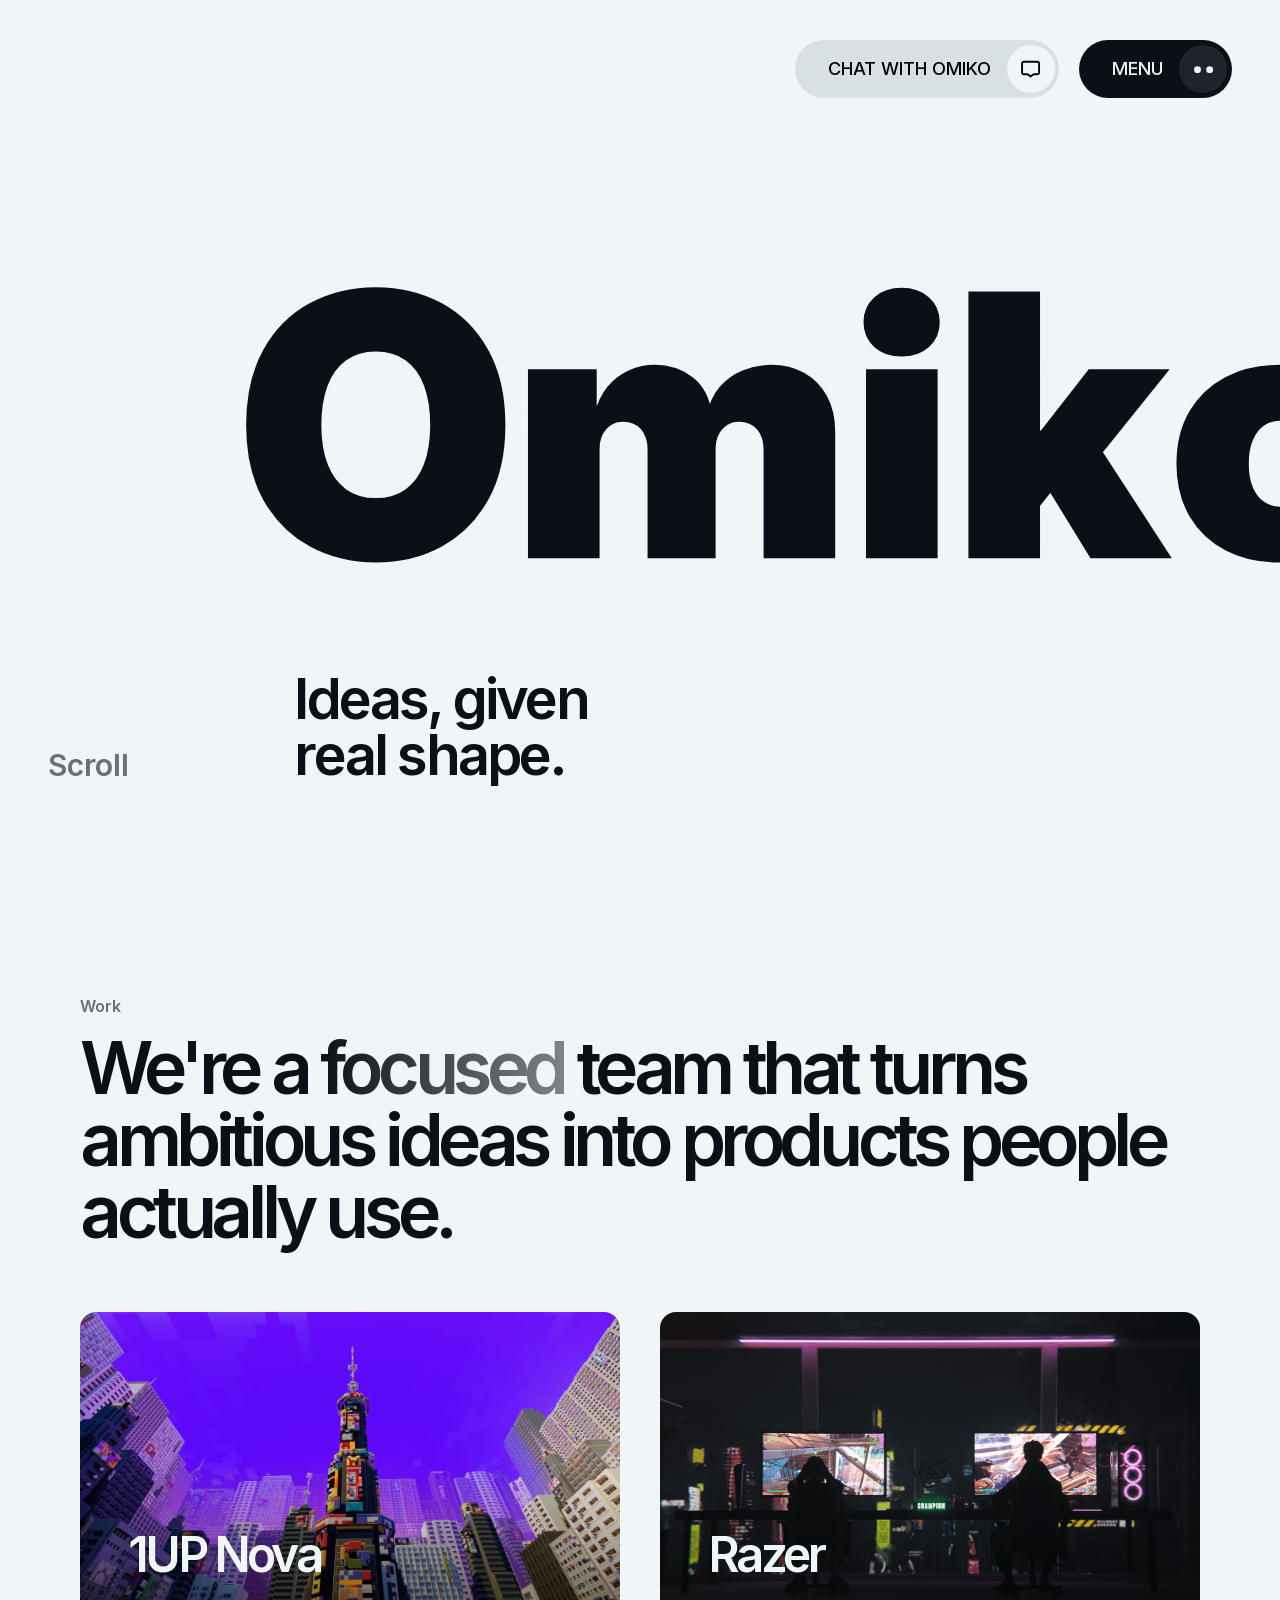
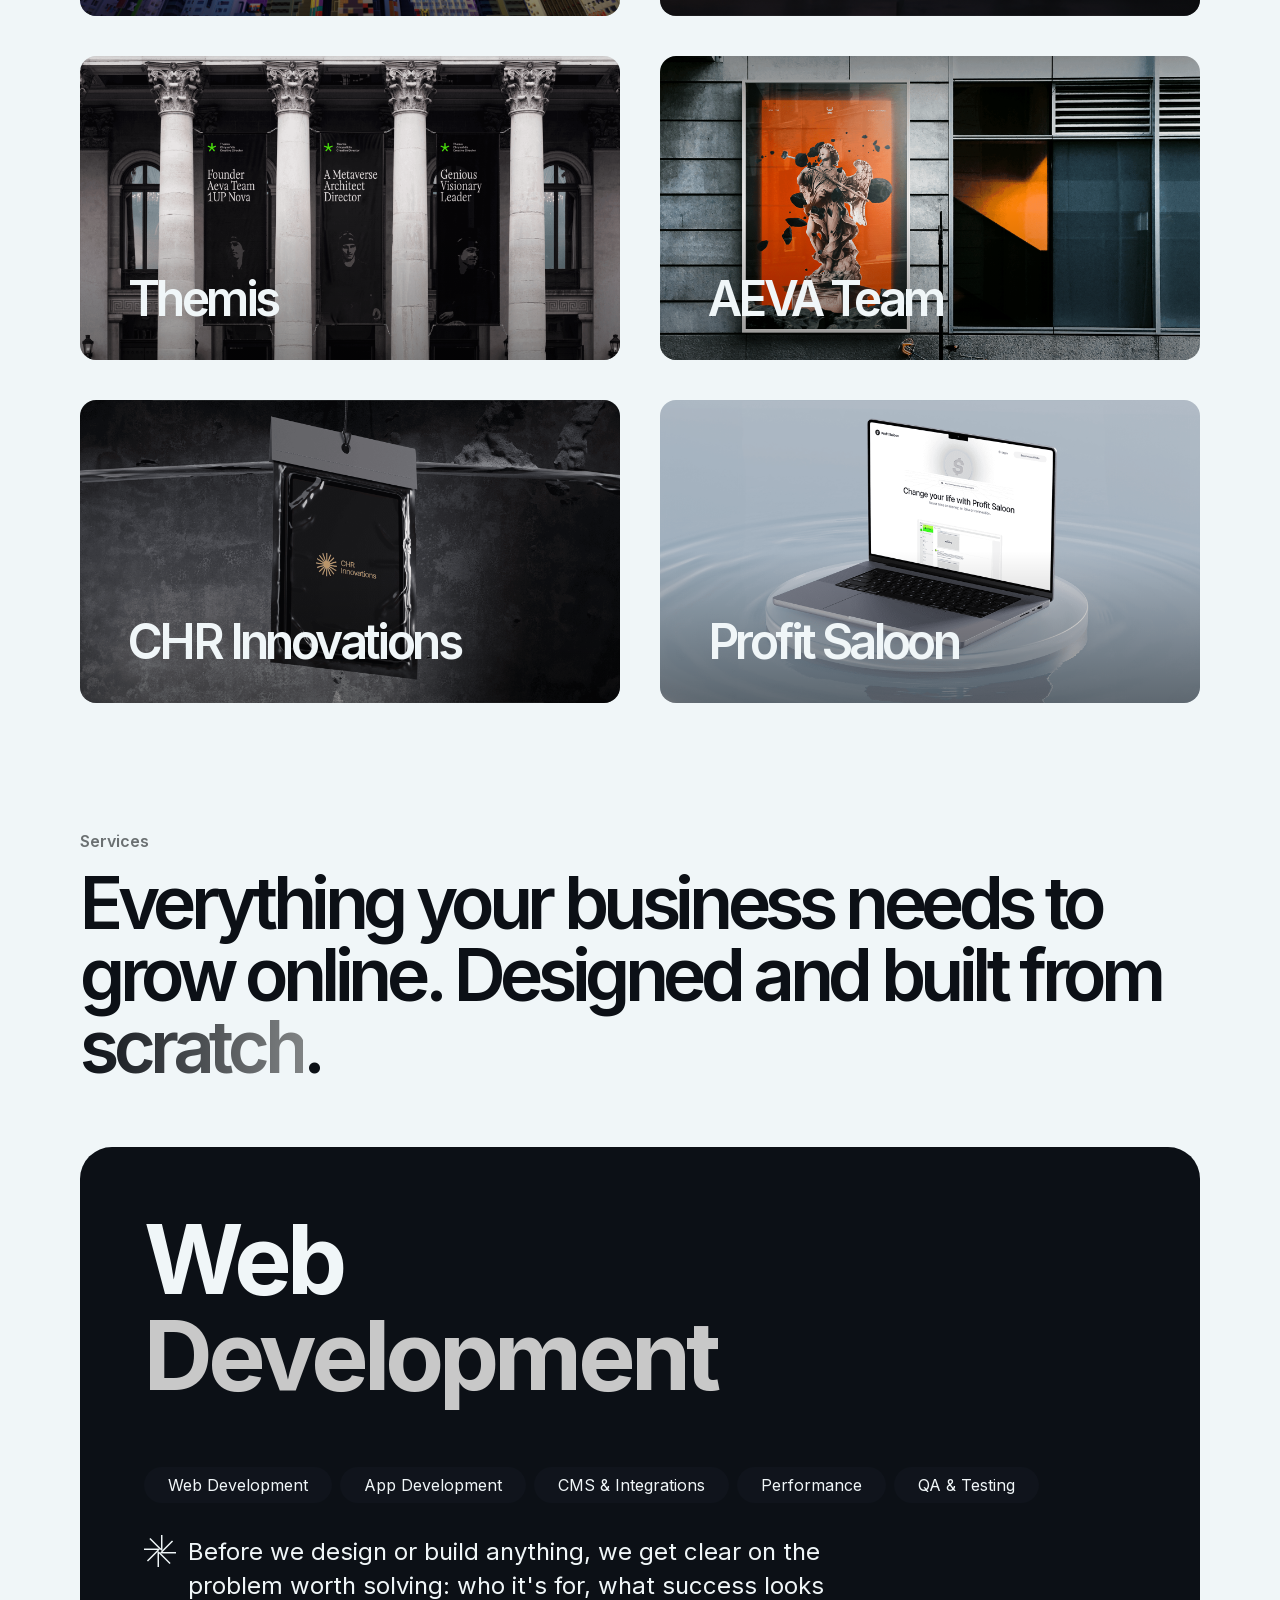
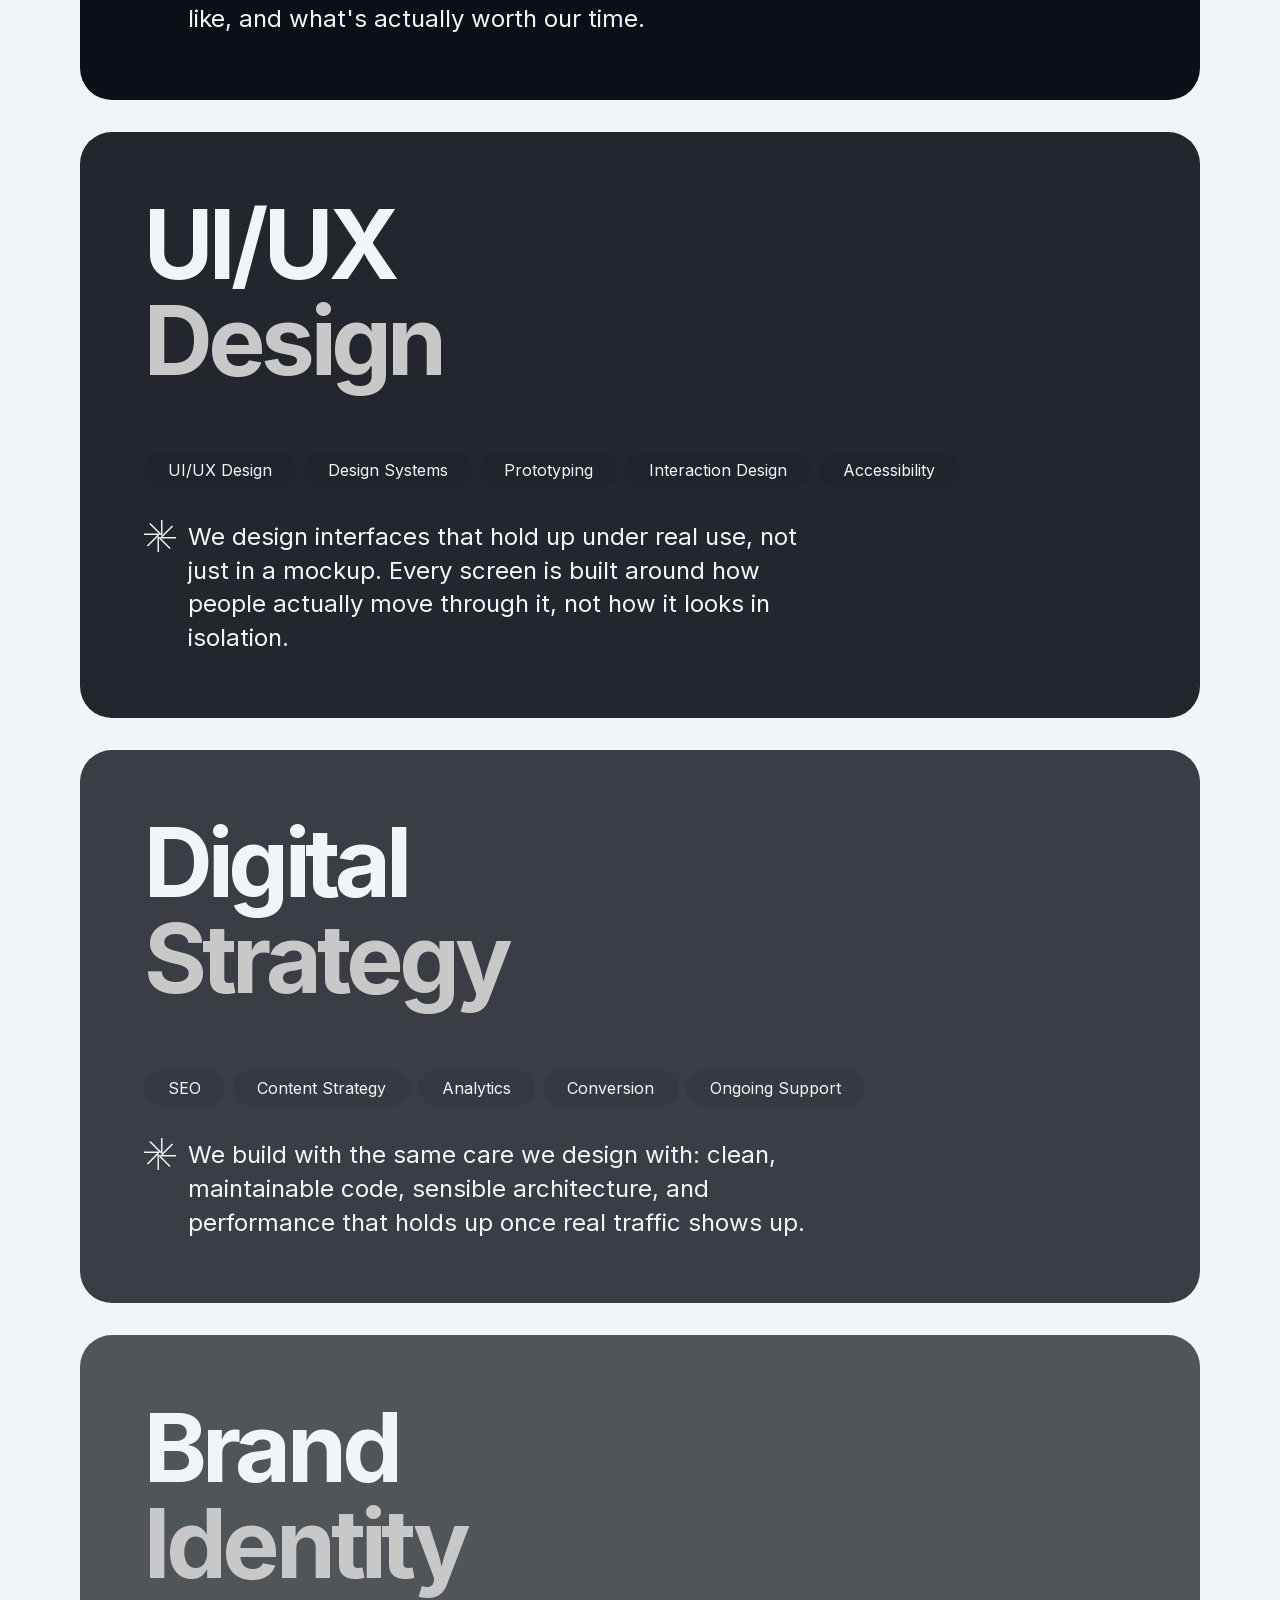
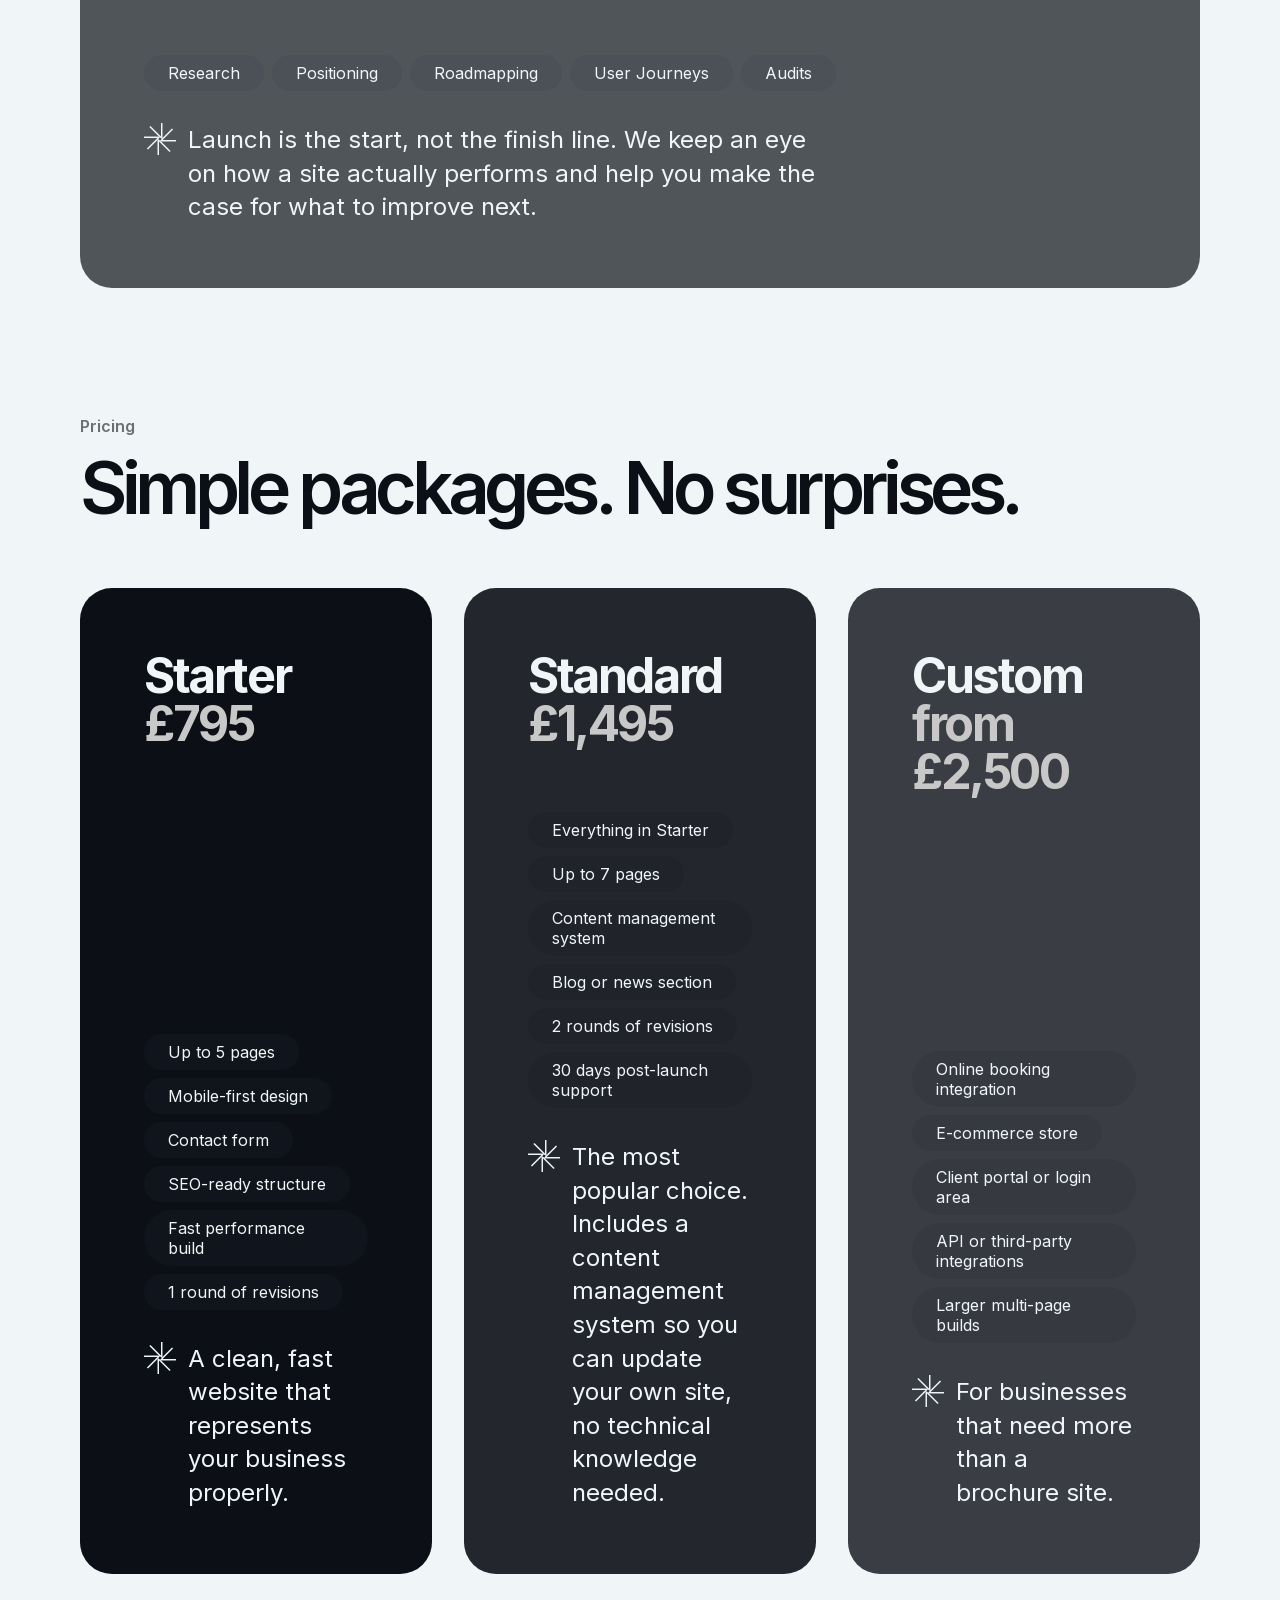
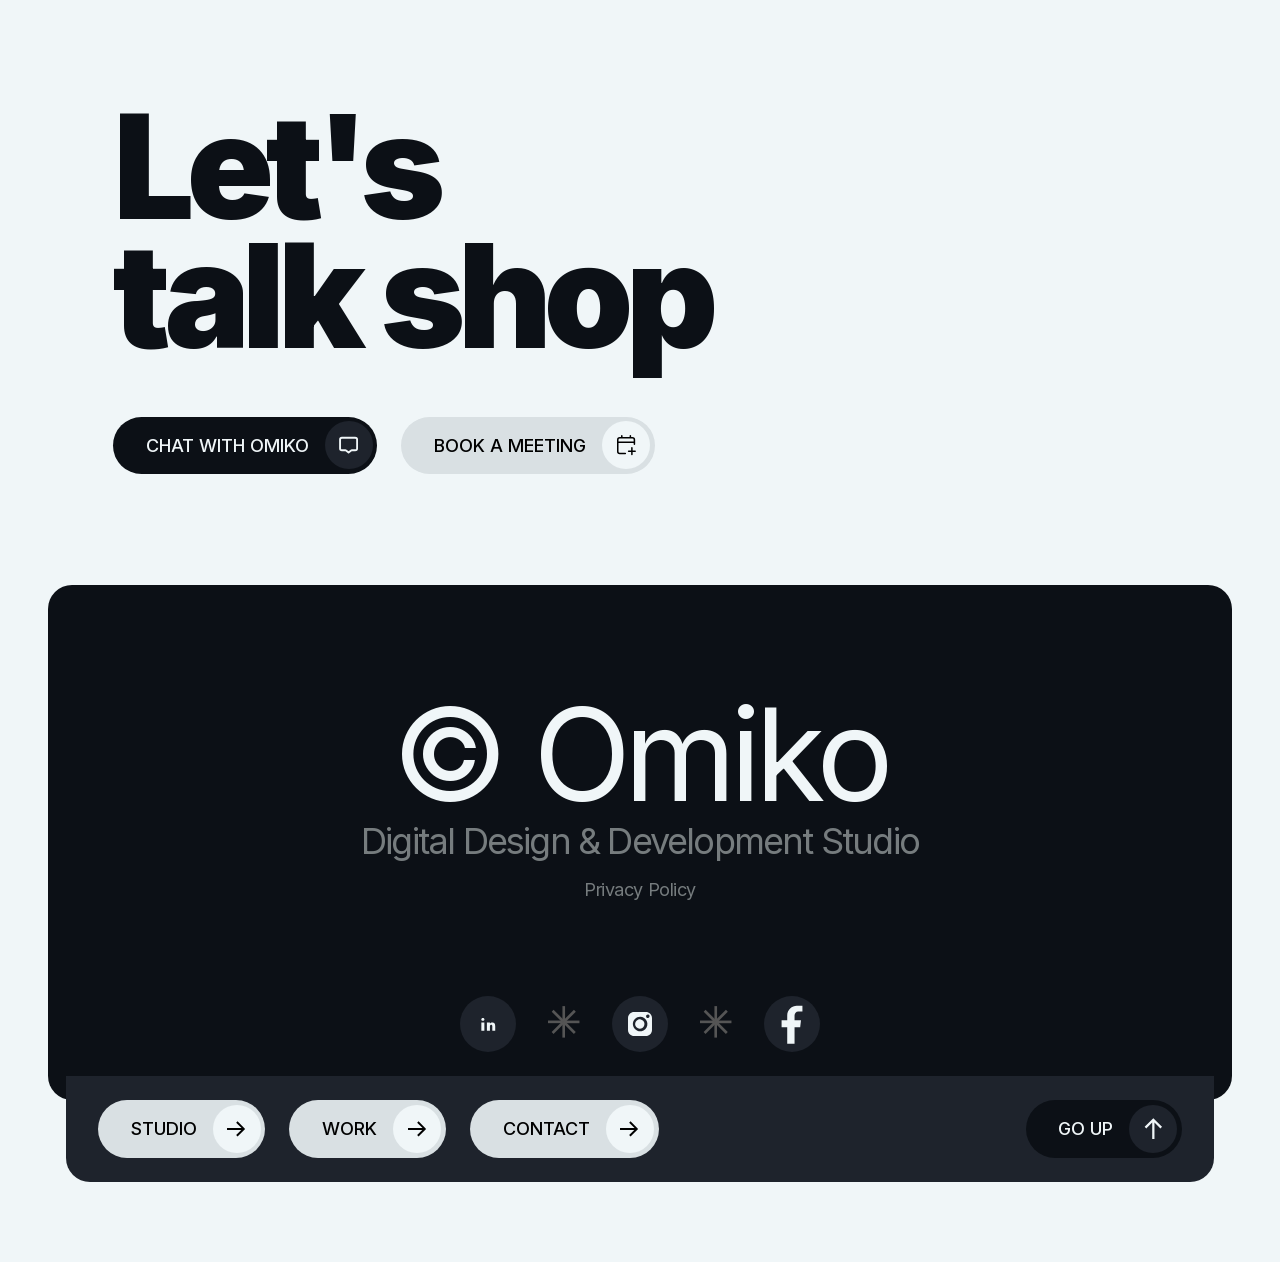
==== commit 56516967: "Remove pricing subhead and CTA reassurance copy from home page Co-Authored-By: Claude Sonnet 4.6 <no" ====
--- a/index.html
+++ b/index.html
@@ -330,7 +330,6 @@
     <div class="section-intro" data-reveal>
       <h2 class="eyebrow">Pricing</h2>
       <p class="section-headline">Simple packages. No surprises.</p>
-      <p class="section-subhead">Pick the level that fits where your business is right now. Everything is built from scratch, no templates, no bloated page builders.</p>
     </div>
 
     <div class="pricing-list">
@@ -443,8 +442,6 @@
         <span class="cta-heading-line">Let's</span>
         <span class="cta-heading-line">talk shop</span>
       </h2>
-
-      <p class="cta-reassurance">No long contracts, no jargon. Just a website that works for your business.</p>
 
       <div class="cta-actions">
         <a class="pill pill-dark" href="contact.html">
--- a/styles.css
+++ b/styles.css
@@ -76,6 +76,14 @@
 [data-reveal].is-visible {
   opacity: 1;
   transform: translateY(0);
+}
+
+.service-card[data-reveal] {
+  transform: translateY(20px) scale(0.95);
+}
+
+.service-card[data-reveal].is-visible {
+  transform: translateY(0) scale(1);
 }
 
 @media (prefers-reduced-motion: reduce) {
@@ -149,6 +157,11 @@
   font-size: 1.5rem;
   letter-spacing: -0.02em;
   white-space: nowrap;
+  transition: transform 0.4s ease-in;
+}
+
+.brand-logo--offscreen {
+  transform: translateY(calc(-100% - 6rem));
 }
 
 .header-actions {
@@ -376,13 +389,17 @@
 
 @media (max-width: 1023.98px) {
   .brand-logo {
-    transition: opacity 1.2s ease, visibility 1.2s ease;
+    transition: opacity 1.2s ease, visibility 1.2s ease, transform 0.4s ease-in;
   }
 
   .header-logo--hidden {
     opacity: 0;
     visibility: hidden;
     pointer-events: none;
+  }
+
+  .scroll-indicator {
+    display: none;
   }
 }
 
@@ -906,11 +923,11 @@
 
 .cta-actions {
   position: relative;
-  margin-top: 25%;
-  display: flex;
-  flex-direction: row;
-  flex-wrap: wrap;
-  align-items: center;
+  margin-top: 1.5rem;
+  padding-left: 2.05rem;
+  display: flex;
+  flex-direction: column;
+  align-items: flex-start;
   gap: 0.75rem;
 }
 
@@ -950,6 +967,9 @@
   }
 
   .cta-actions {
+    flex-direction: row;
+    align-items: center;
+    flex-wrap: wrap;
     gap: 1.5rem;
   }
 }
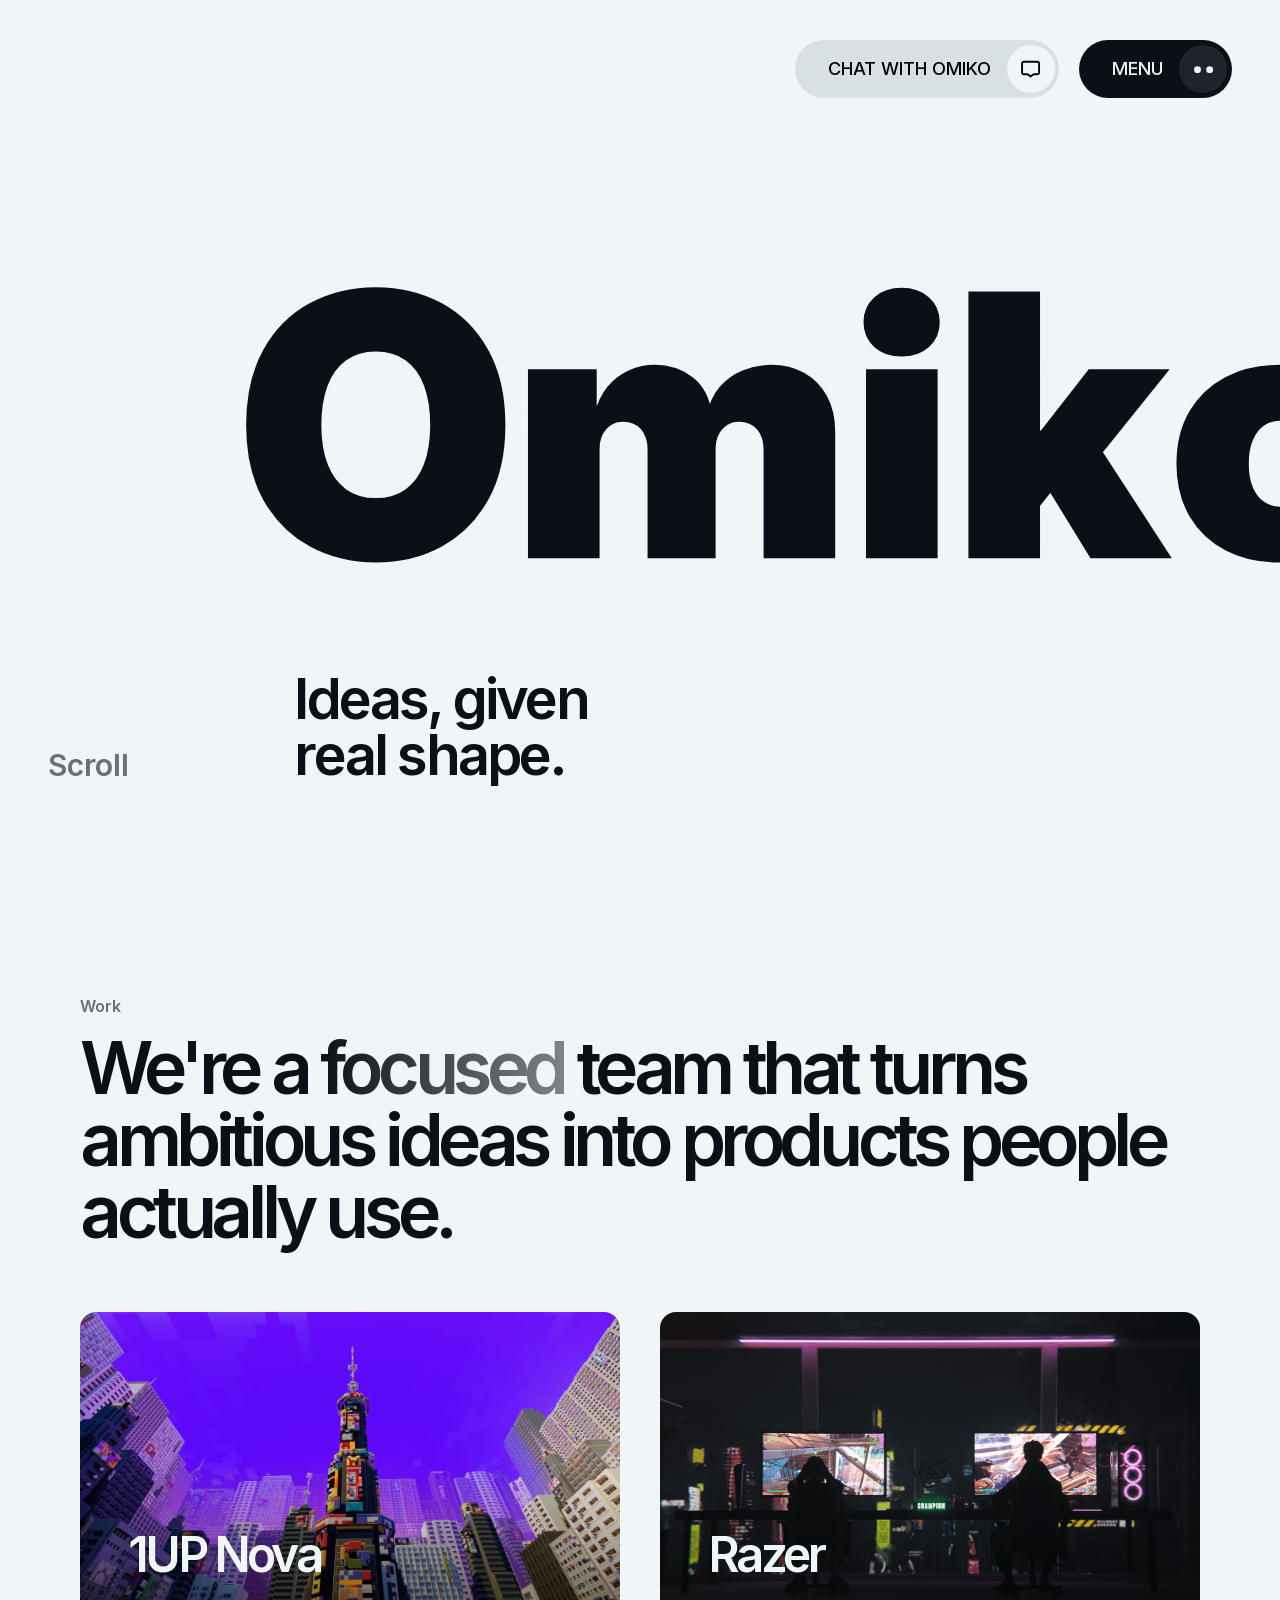
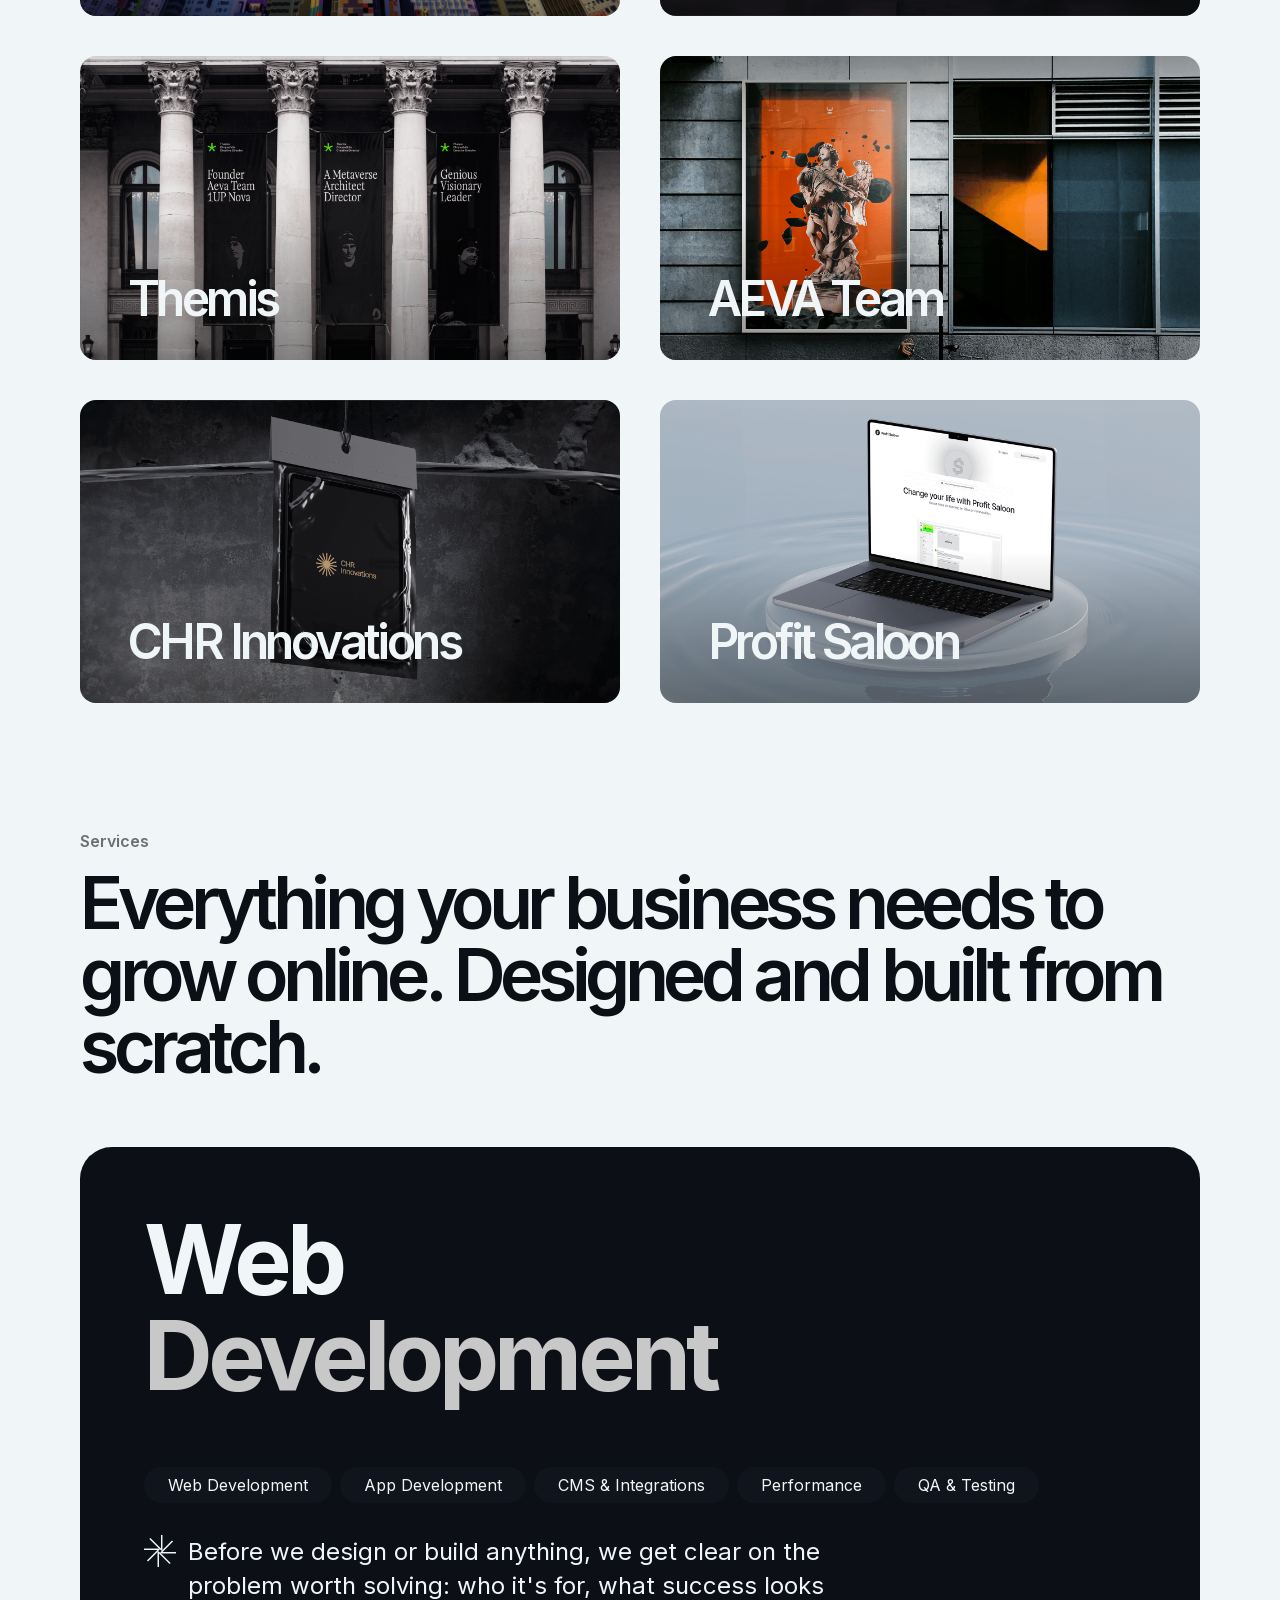
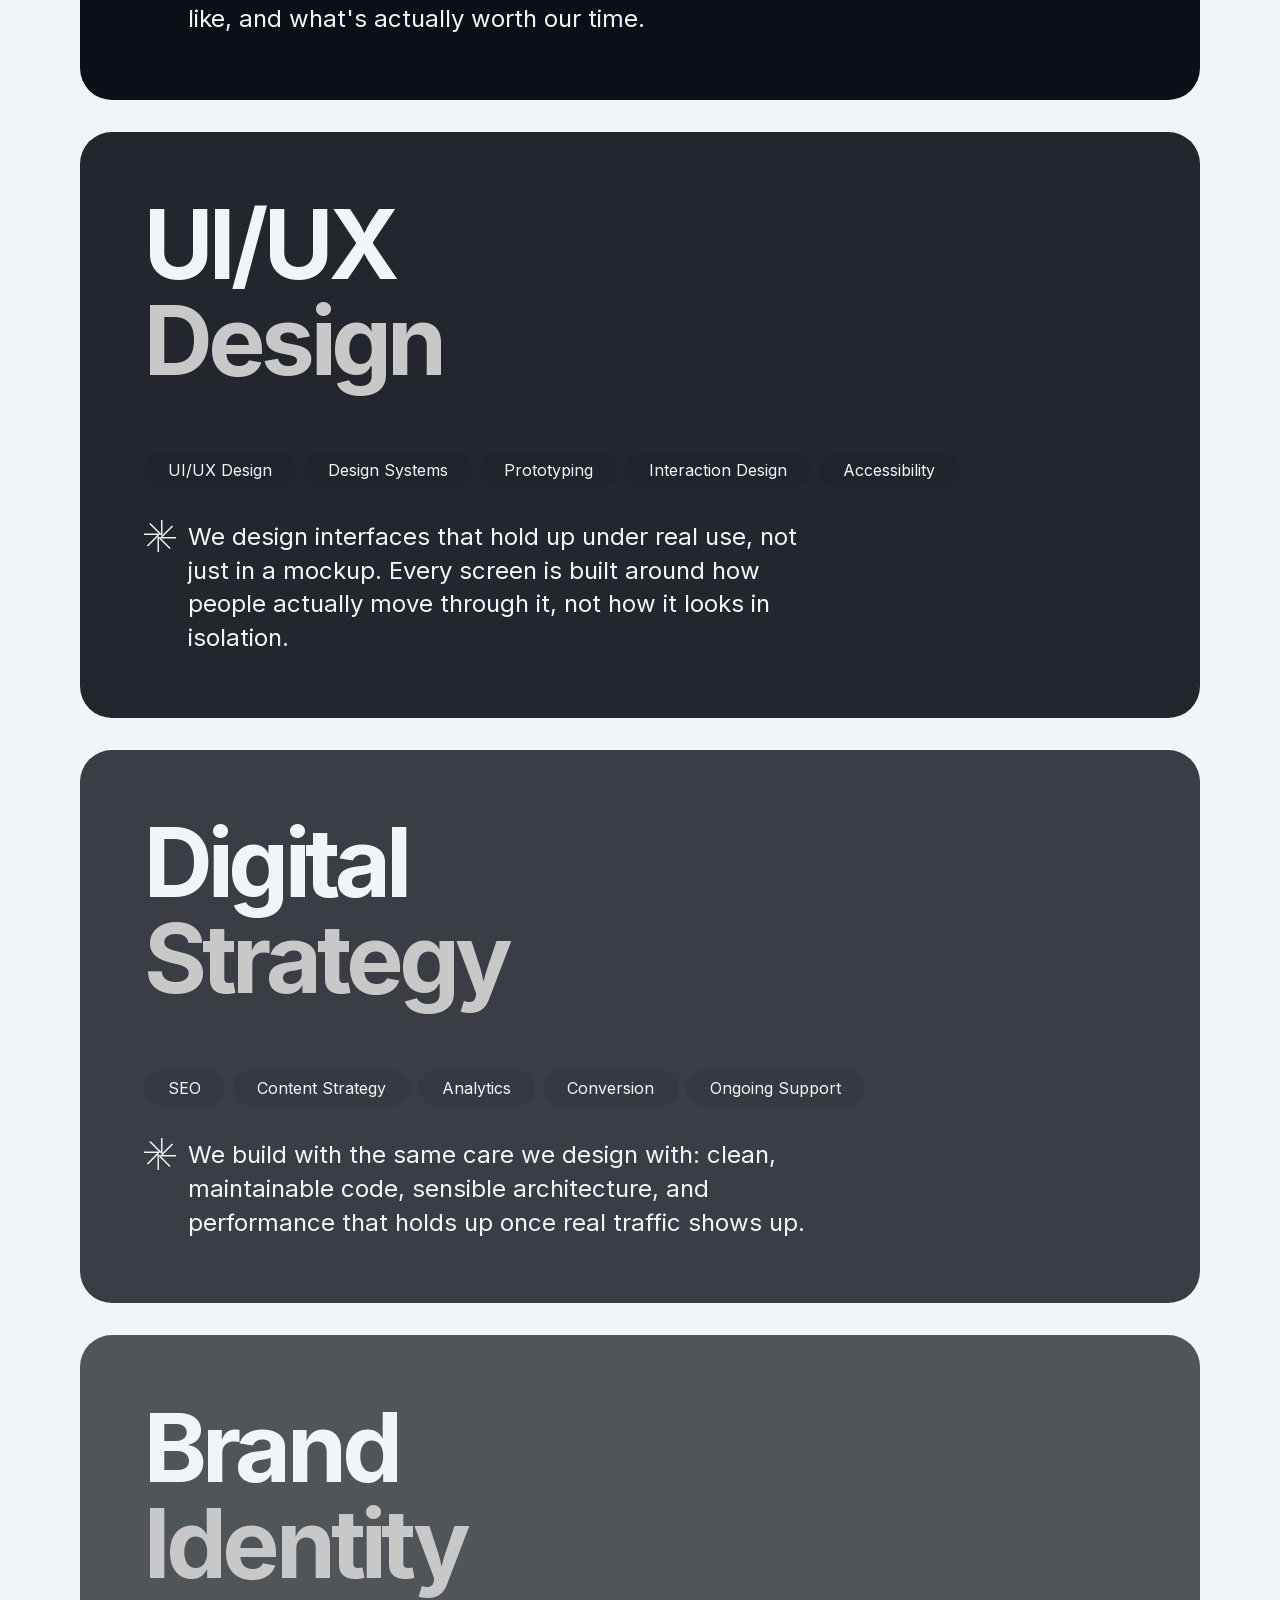
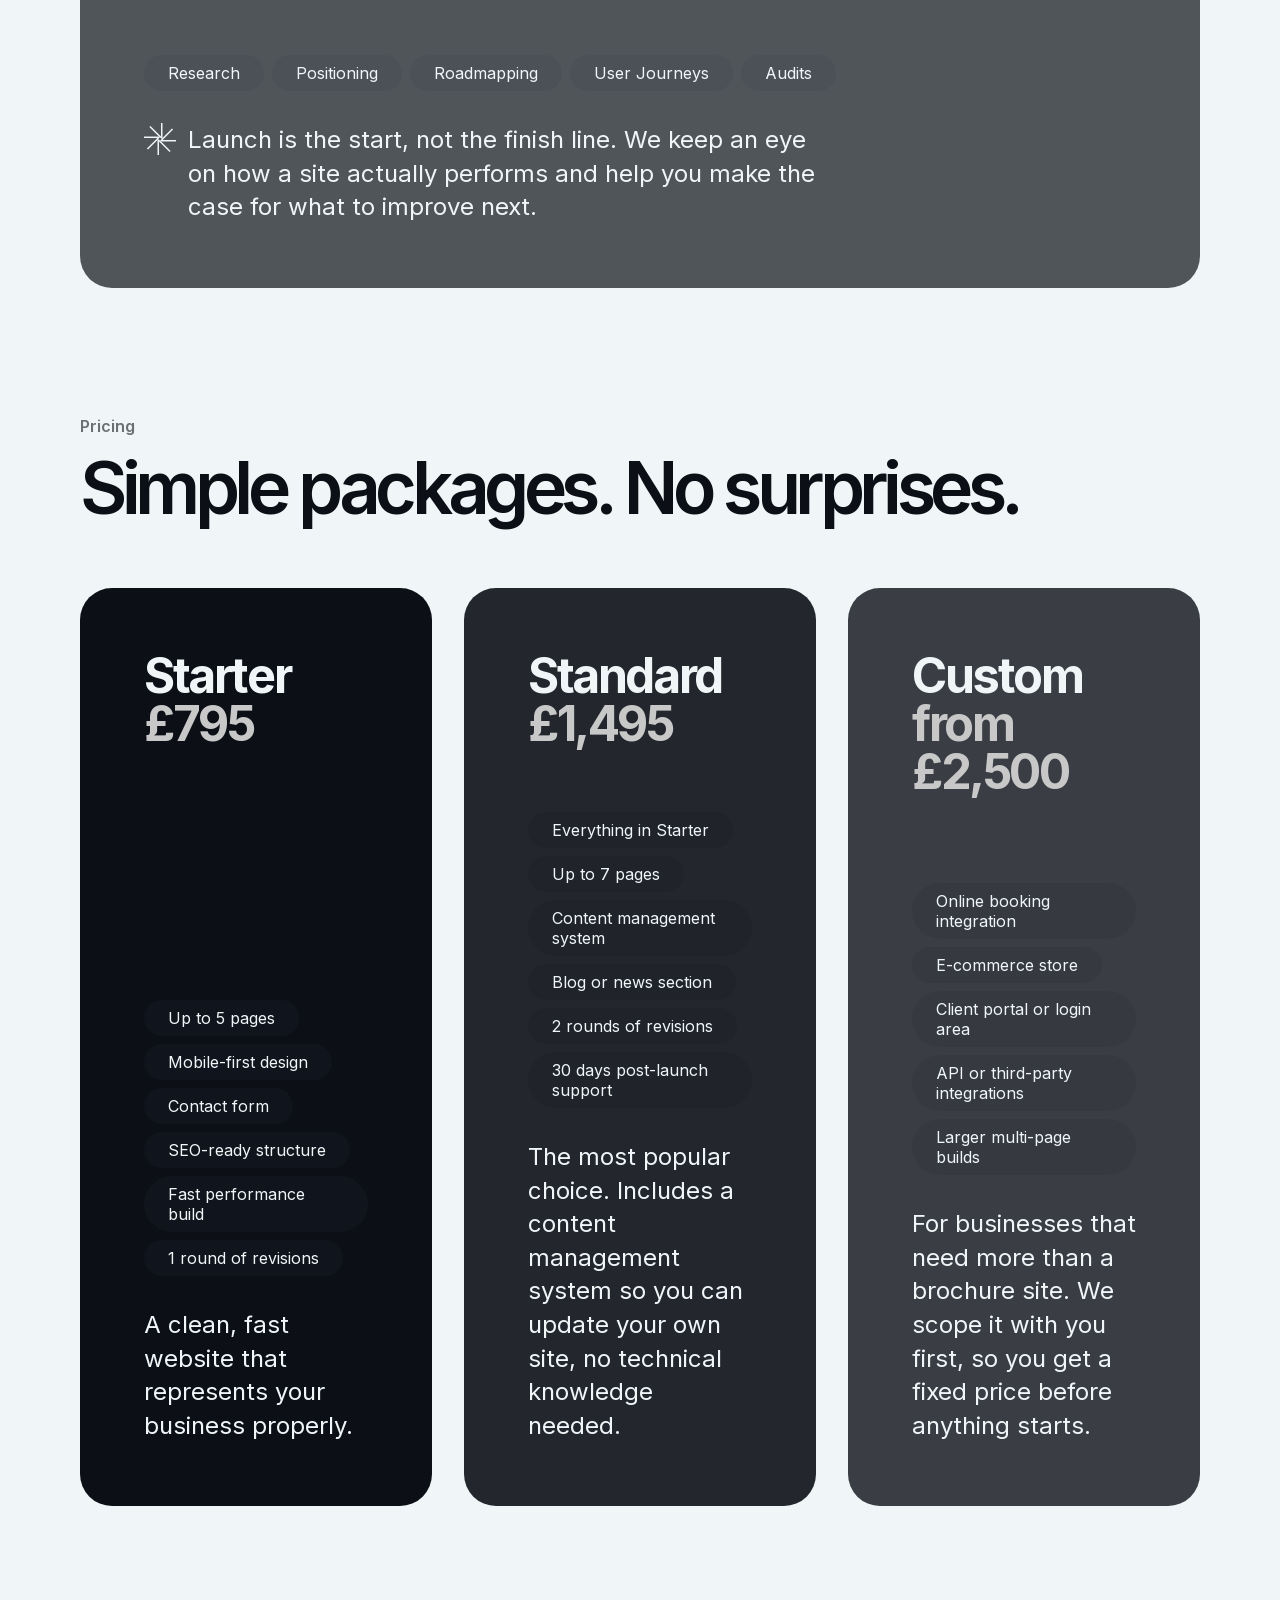
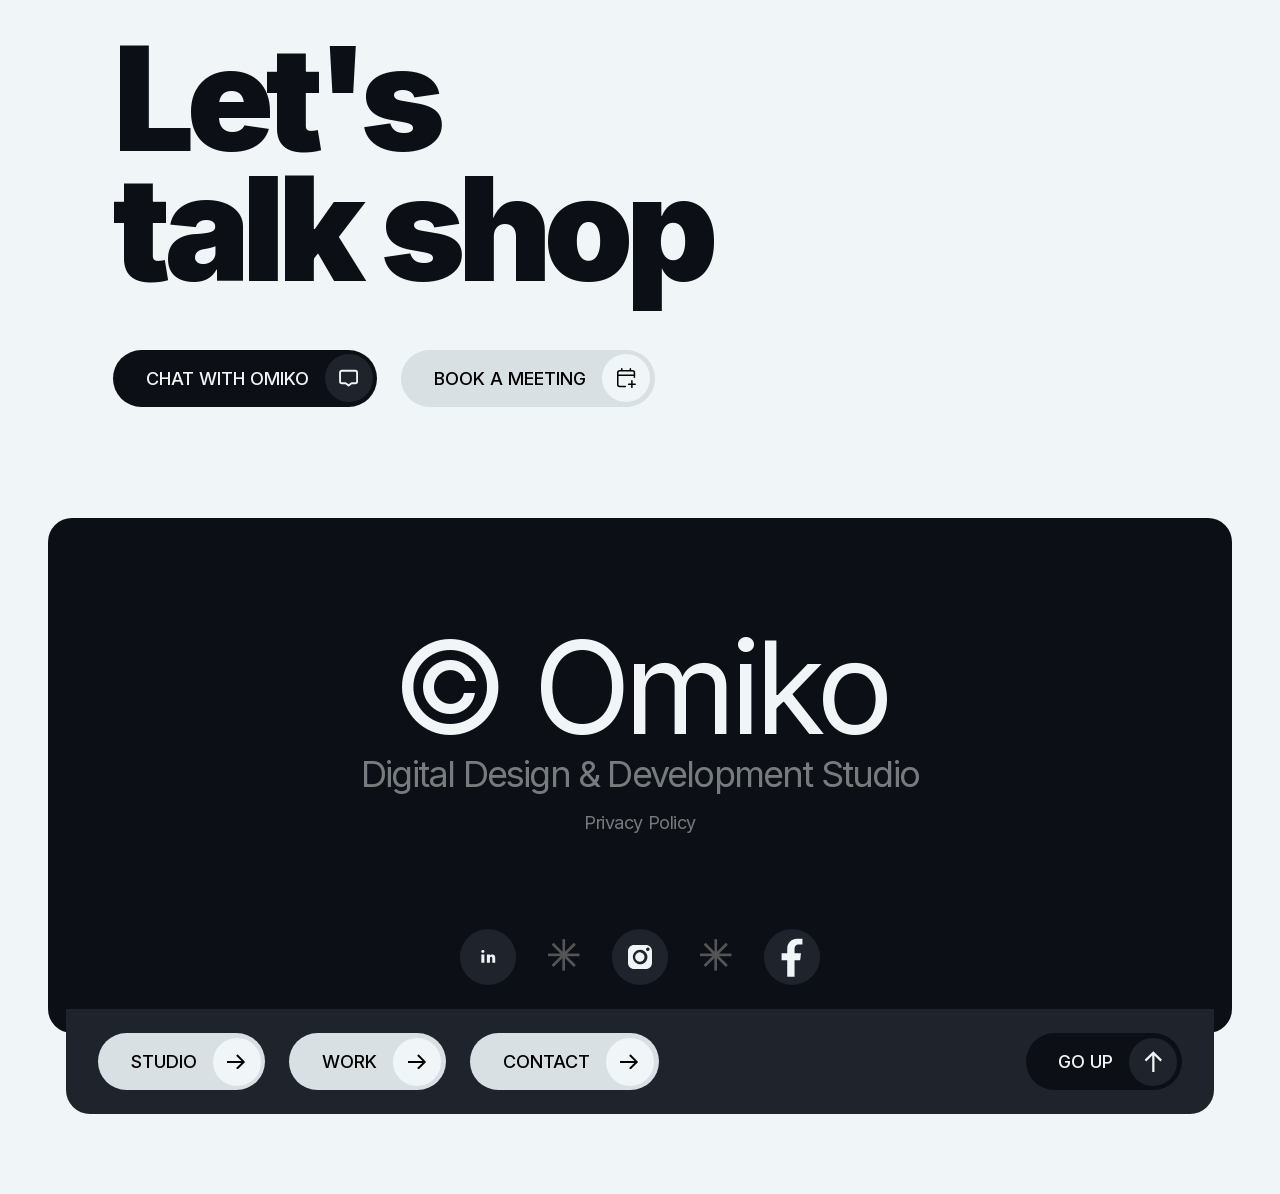
==== commit 355912dd: "Address critique P0/P1 findings: pricing copy, gradient overuse, icon repetition - Custom pricing ti" ====
--- a/index.html
+++ b/index.html
@@ -188,7 +188,7 @@
   <section class="services">
     <div class="section-intro" data-reveal>
       <h2 class="eyebrow">Services</h2>
-      <p class="section-headline">Everything your business needs to grow online. Designed and built from <span class="highlight-word">scratch</span>.</p>
+      <p class="section-headline">Everything your business needs to grow online. Designed and built from scratch.</p>
     </div>
 
     <div class="service-list">
@@ -350,18 +350,6 @@
           </ul>
 
           <div class="service-description">
-            <span class="service-icon">
-              <svg class="service-card-cog" viewBox="0 0 44 44" fill="none" stroke="currentColor" xmlns="http://www.w3.org/2000/svg">
-                <path d="M19.6094 43.9991V22.582" stroke-width="2"/>
-                <path d="M4.75391 35.8655L19.8966 20.7207" stroke-width="2"/>
-                <path d="M0 19.6074H21.4171" stroke-width="2"/>
-                <path d="M8.13672 4.75195L23.2815 19.8946" stroke-width="2"/>
-                <path d="M24.3906 0V21.4171" stroke-width="2"/>
-                <path d="M39.2481 8.13477L24.1055 23.2795" stroke-width="2"/>
-                <path d="M43.9991 24.3926H22.582" stroke-width="2"/>
-                <path d="M35.8635 39.2481L20.7188 24.1055" stroke-width="2"/>
-              </svg>
-            </span>
             <p>A clean, fast website that represents your business properly.</p>
           </div>
         </div>
@@ -384,18 +372,6 @@
           </ul>
 
           <div class="service-description">
-            <span class="service-icon">
-              <svg class="service-card-cog" viewBox="0 0 44 44" fill="none" stroke="currentColor" xmlns="http://www.w3.org/2000/svg">
-                <path d="M19.6094 43.9991V22.582" stroke-width="2"/>
-                <path d="M4.75391 35.8655L19.8966 20.7207" stroke-width="2"/>
-                <path d="M0 19.6074H21.4171" stroke-width="2"/>
-                <path d="M8.13672 4.75195L23.2815 19.8946" stroke-width="2"/>
-                <path d="M24.3906 0V21.4171" stroke-width="2"/>
-                <path d="M39.2481 8.13477L24.1055 23.2795" stroke-width="2"/>
-                <path d="M43.9991 24.3926H22.582" stroke-width="2"/>
-                <path d="M35.8635 39.2481L20.7188 24.1055" stroke-width="2"/>
-              </svg>
-            </span>
             <p>The most popular choice. Includes a content management system so you can update your own site, no technical knowledge needed.</p>
           </div>
         </div>
@@ -417,19 +393,7 @@
           </ul>
 
           <div class="service-description">
-            <span class="service-icon">
-              <svg class="service-card-cog" viewBox="0 0 44 44" fill="none" stroke="currentColor" xmlns="http://www.w3.org/2000/svg">
-                <path d="M19.6094 43.9991V22.582" stroke-width="2"/>
-                <path d="M4.75391 35.8655L19.8966 20.7207" stroke-width="2"/>
-                <path d="M0 19.6074H21.4171" stroke-width="2"/>
-                <path d="M8.13672 4.75195L23.2815 19.8946" stroke-width="2"/>
-                <path d="M24.3906 0V21.4171" stroke-width="2"/>
-                <path d="M39.2481 8.13477L24.1055 23.2795" stroke-width="2"/>
-                <path d="M43.9991 24.3926H22.582" stroke-width="2"/>
-                <path d="M35.8635 39.2481L20.7188 24.1055" stroke-width="2"/>
-              </svg>
-            </span>
-            <p>For businesses that need more than a brochure site.</p>
+            <p>For businesses that need more than a brochure site. We scope it with you first, so you get a fixed price before anything starts.</p>
           </div>
         </div>
       </article>
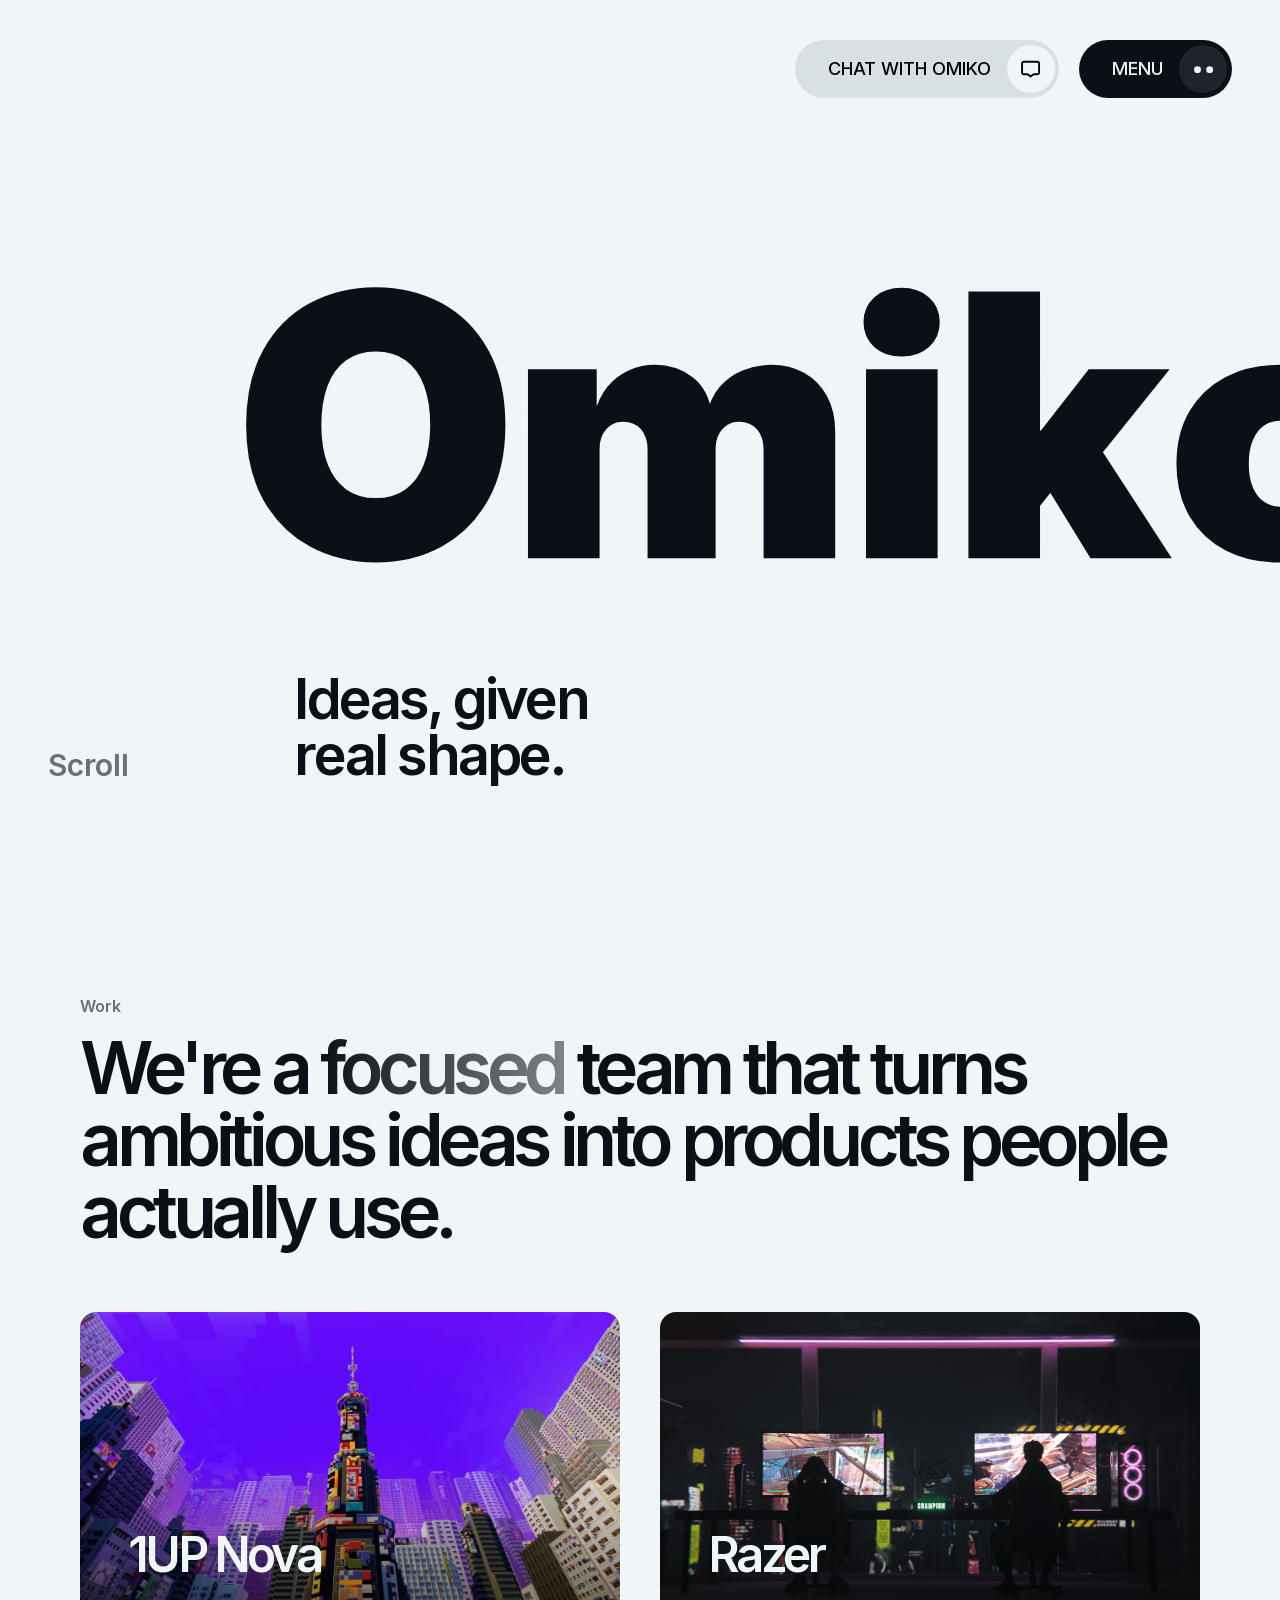
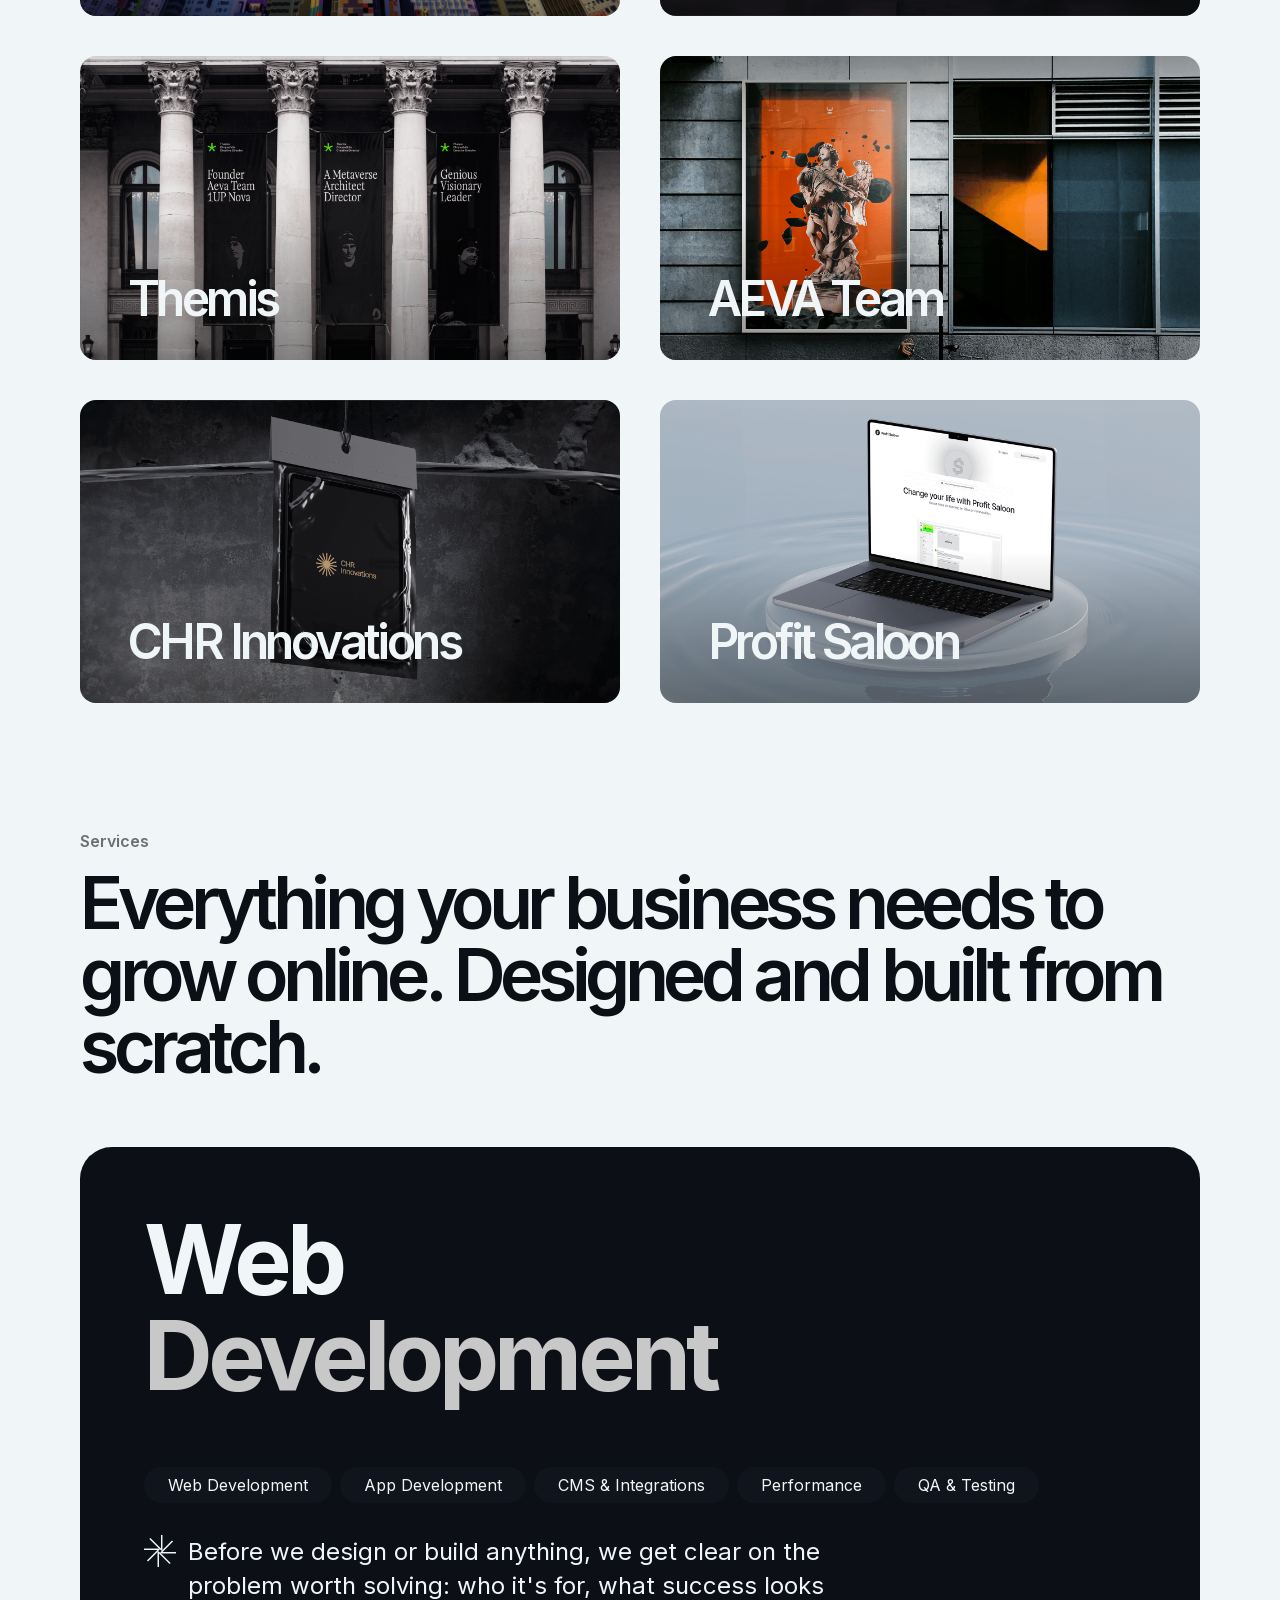
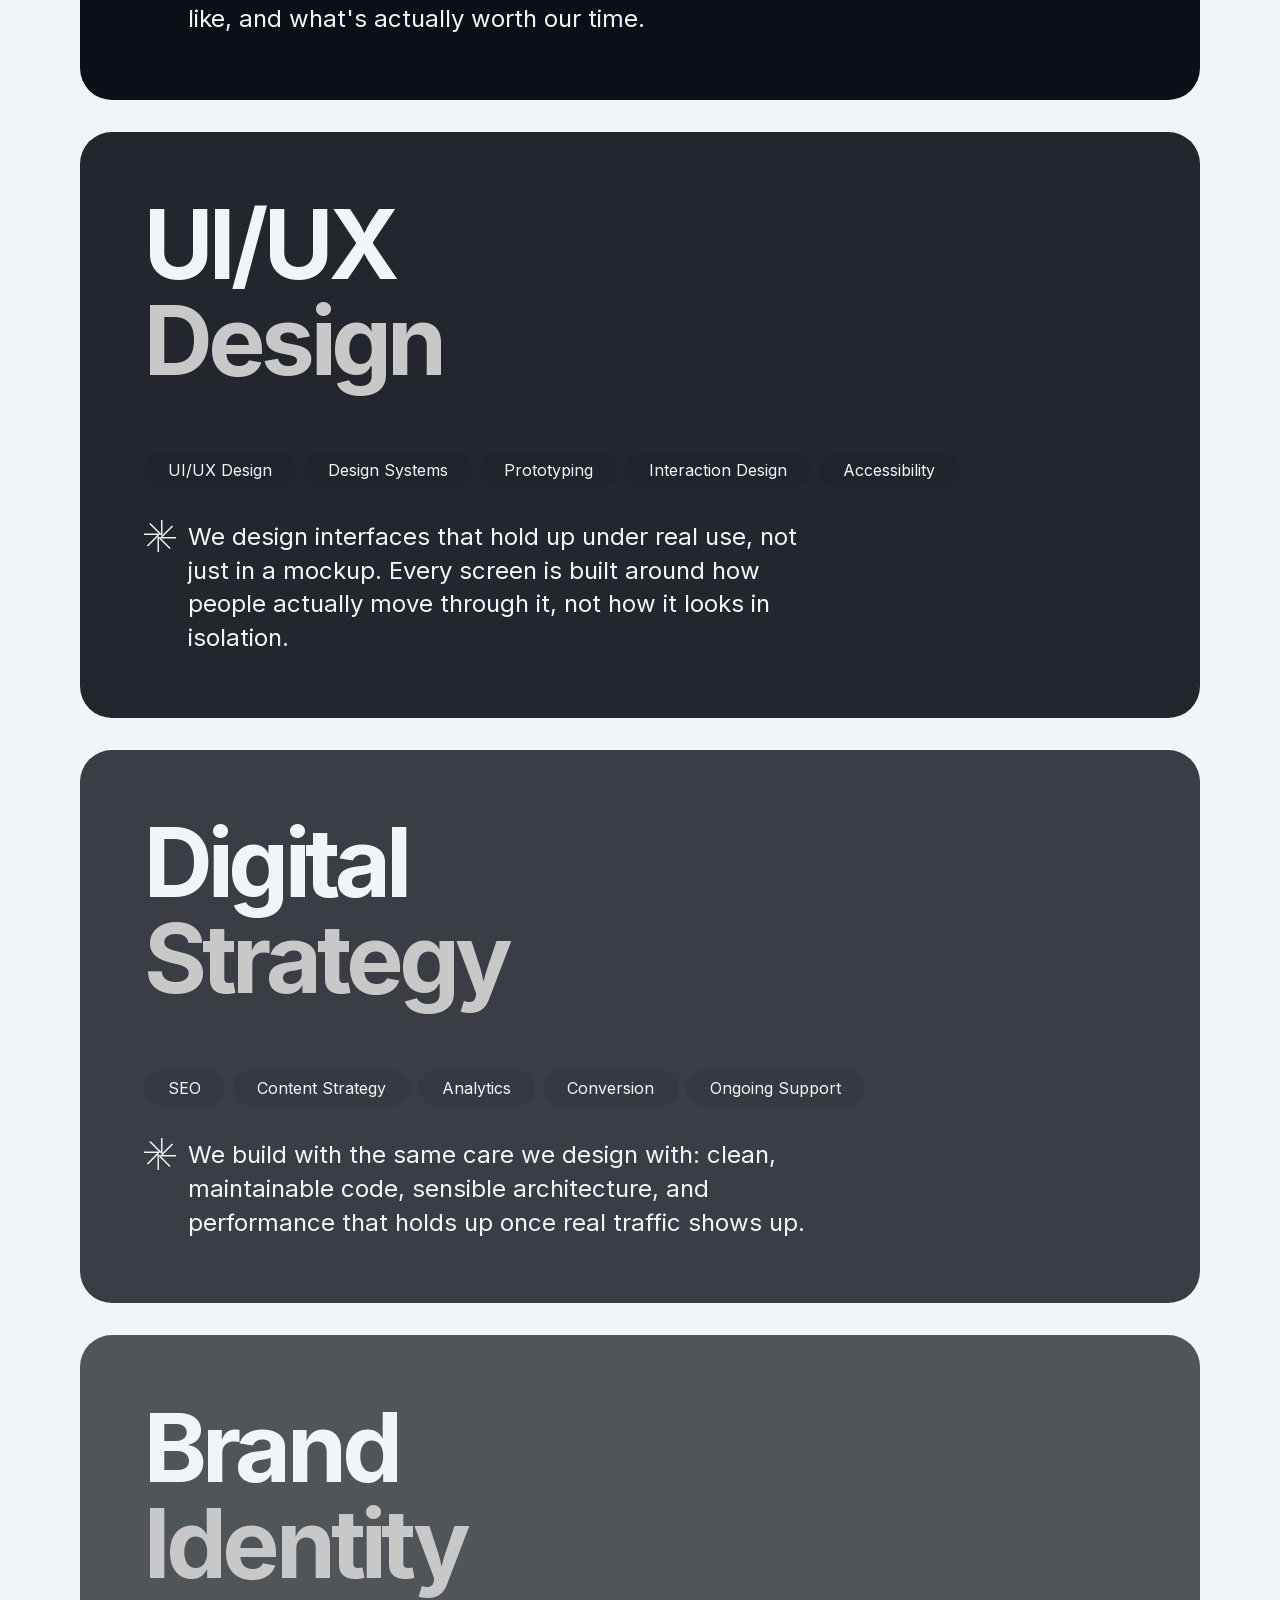
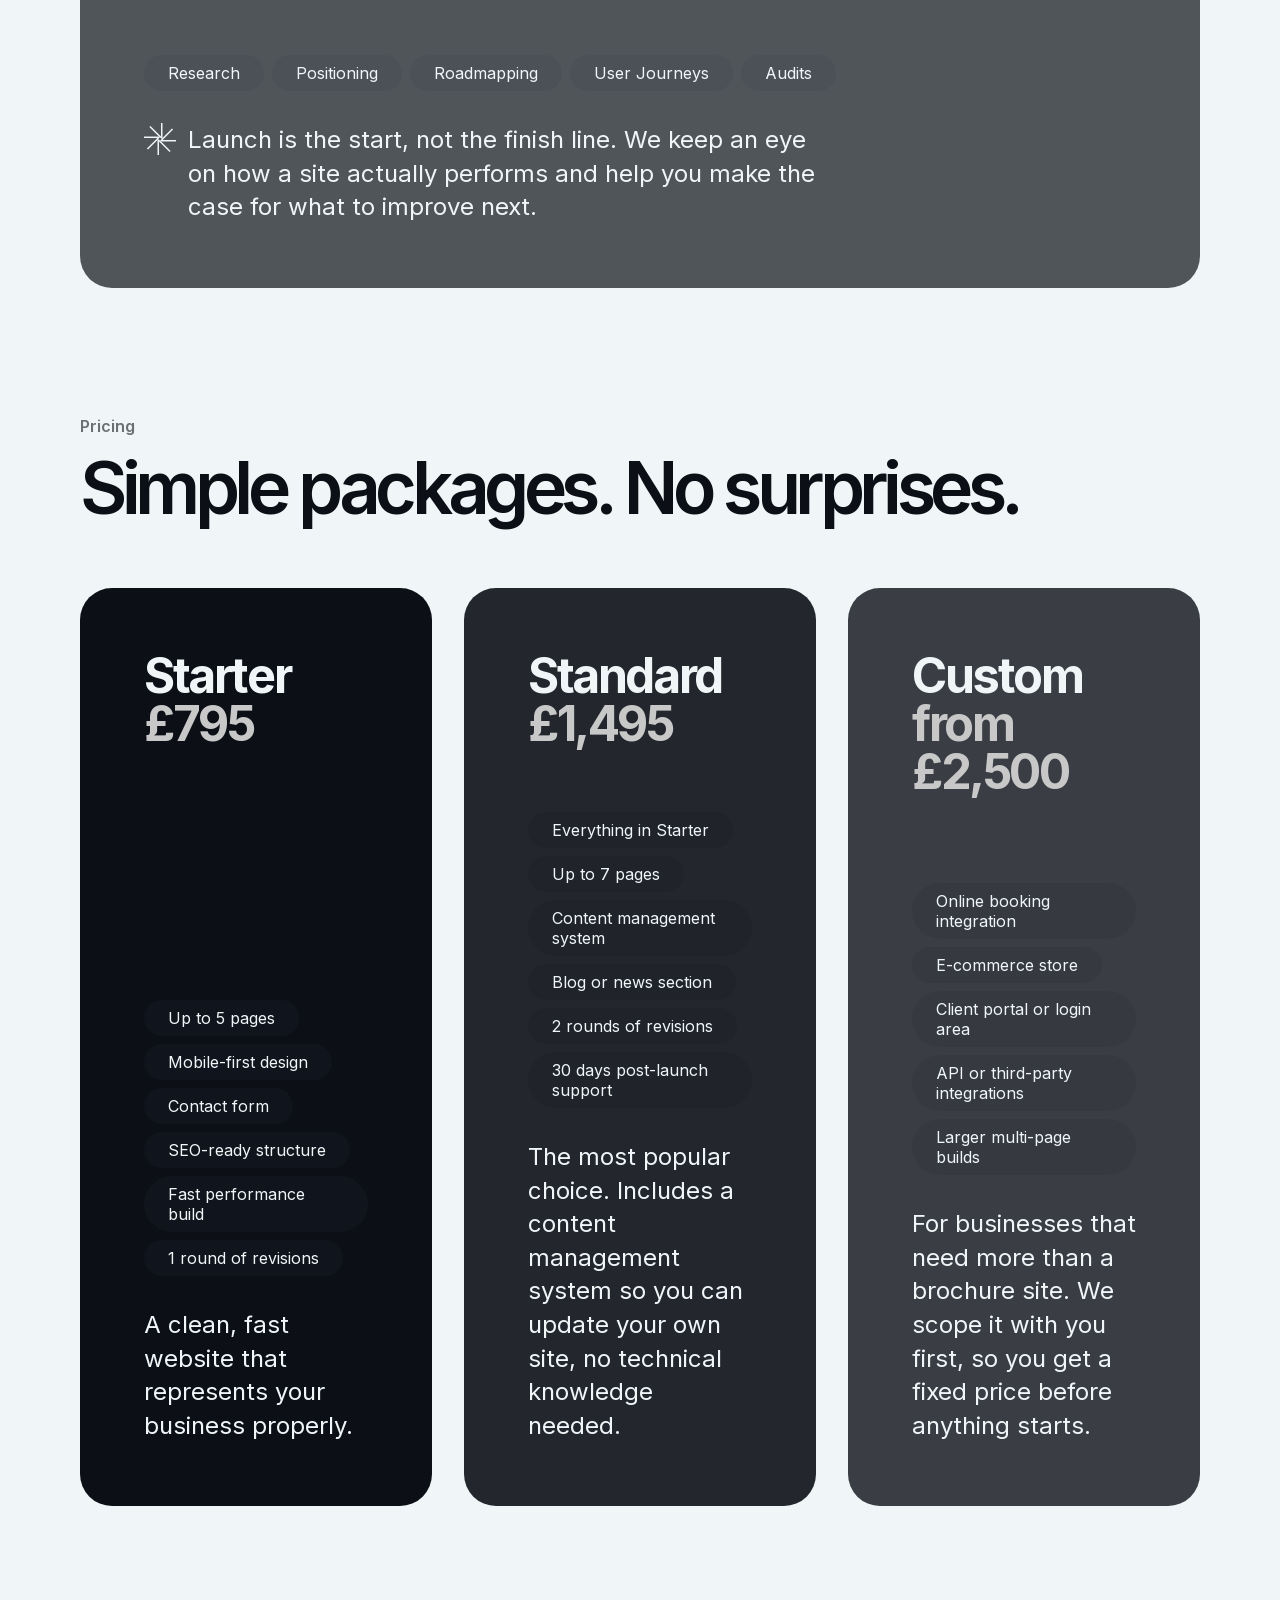
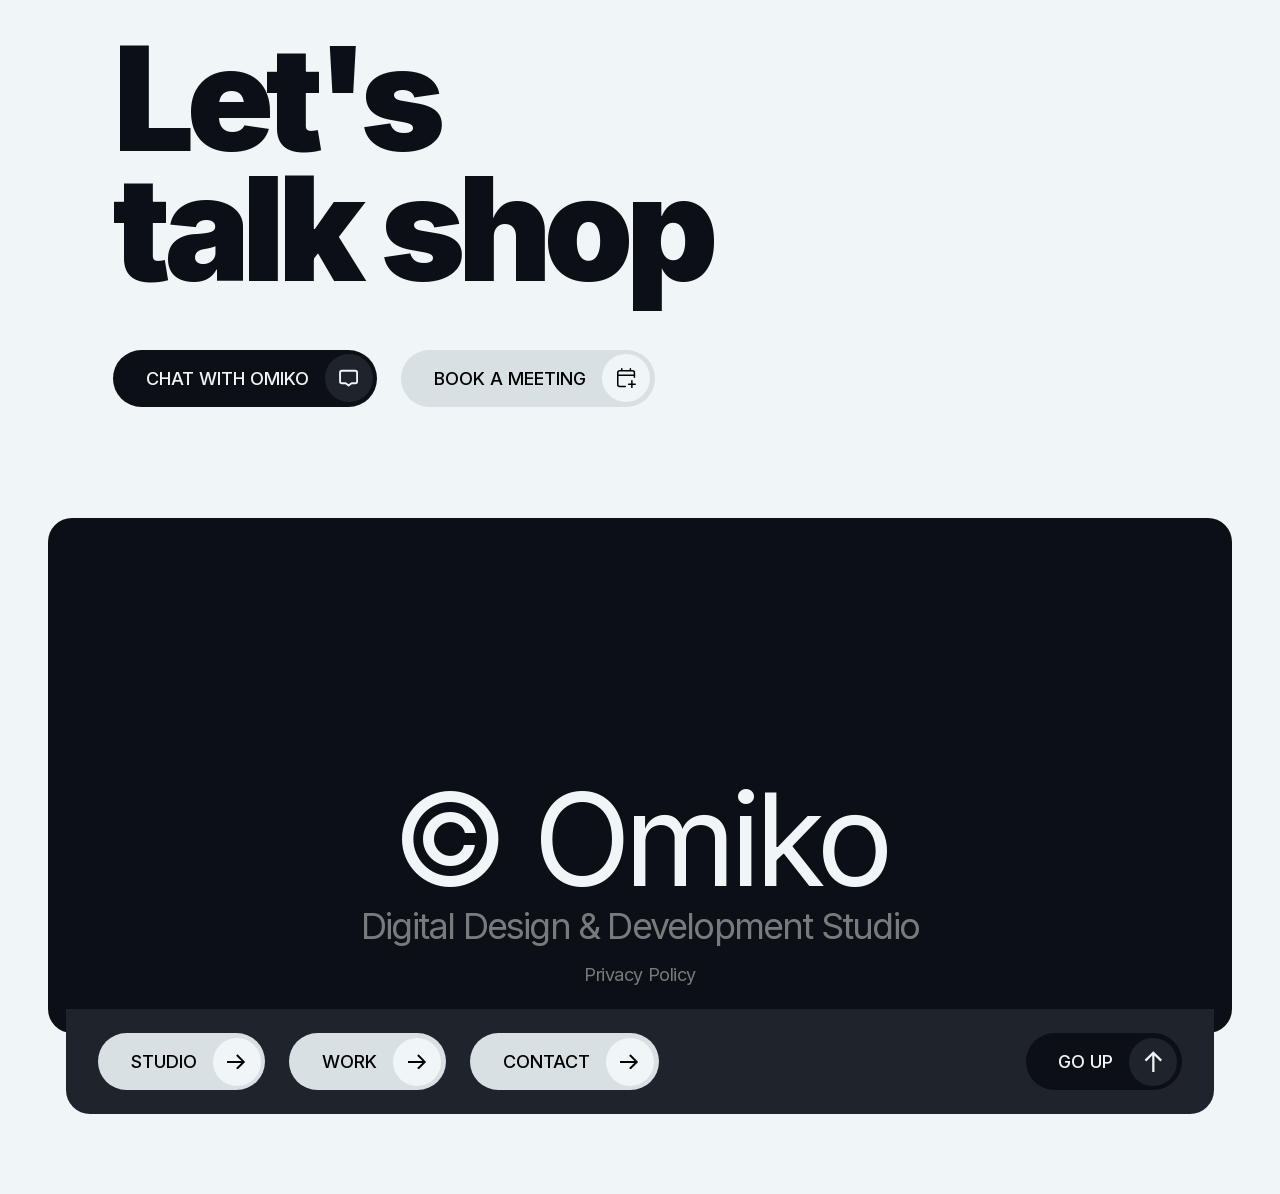
==== commit 55721b1d: "Remove footer social icons until real profile URLs exist All three icons (LinkedIn/Instagram/Faceboo" ====
--- a/index.html
+++ b/index.html
@@ -437,54 +437,6 @@
     <span class="footer-copyright">© Omiko</span>
     <span class="footer-tagline">Digital Design &amp; Development Studio</span>
     <a class="footer-privacy-link" href="privacy.html">Privacy Policy</a>
-
-    <div class="footer-socials">
-      <!-- TODO: replace # with real social URLs before launch -->
-      <a class="social-icon" target="_blank" rel="noreferrer noopener" aria-label="Omiko on LinkedIn" href="#">
-        <svg viewBox="0 0 21 20" fill="none" xmlns="http://www.w3.org/2000/svg">
-          <path d="M12.1835 15.6063H9.54163V8.23607H12.1835V9.25708V9.29719L12.2034 9.26235C12.544 8.66477 13.2269 8.23607 14.5132 8.23607C15.1545 8.23607 15.7314 8.4926 16.1481 9.0377C16.5652 9.58312 16.8227 10.4184 16.8227 11.5769V15.6063H14.2663V11.5769C14.2663 11.016 14.0937 10.6695 13.8874 10.4631C13.6814 10.257 13.4425 10.1915 13.3109 10.1915C13.1805 10.1915 12.8988 10.235 12.6494 10.4302C12.3995 10.6258 12.1835 10.9727 12.1835 11.5769V15.6063ZM7.32271 15.6063H4.68079V8.23607H7.32271V15.6063ZM5.95478 6.86007C5.55026 6.86007 5.21363 6.72522 4.9782 6.50108C4.74278 6.27696 4.60796 5.96302 4.60796 5.60359C4.60796 5.24418 4.74249 4.93033 4.98884 4.70626C5.23524 4.48213 5.59432 4.34711 6.0445 4.34711C6.44901 4.34711 6.78565 4.48196 7.02108 4.7061C7.2565 4.93022 7.39132 5.24416 7.39132 5.60359C7.39132 5.963 7.25678 6.27684 7.01044 6.50092C6.76404 6.72505 6.40496 6.86007 5.95478 6.86007Z" fill="currentColor"/>
-          <path d="M17.8889 0.823358H3.11111C1.93885 0.823358 0.989374 1.77317 0.989374 2.94583V17.7288C0.989374 18.9014 1.93885 19.8512 3.11111 19.8512H17.8889C19.0612 19.8512 20.0106 18.9014 20.0106 17.7288V2.94583C20.0106 1.77317 19.0612 0.823358 17.8889 0.823358Z" fill="transparent"/>
-        </svg>
-      </a>
-
-      <span class="social-spacer">
-        <svg viewBox="0 0 28 28" fill="none" xmlns="http://www.w3.org/2000/svg">
-          <path d="M13.7305 27.6524V13.7461" stroke="currentColor" stroke-width="2.29967" stroke-miterlimit="10"/>
-          <path d="M4.00781 23.6051L13.838 13.7715" stroke="currentColor" stroke-width="2.29967" stroke-miterlimit="10"/>
-          <path d="M0 13.8594H13.9015" stroke="currentColor" stroke-width="2.29967" stroke-miterlimit="10"/>
-          <path d="M4.04688 4.12305L13.8757 13.9567" stroke="currentColor" stroke-width="2.29967" stroke-miterlimit="10"/>
-          <path d="M13.7812 0.107422V14.0137" stroke="currentColor" stroke-width="2.29967" stroke-miterlimit="10"/>
-          <path d="M23.506 4.1543L13.6758 13.9866" stroke="currentColor" stroke-width="2.29967" stroke-miterlimit="10"/>
-          <path d="M27.5265 13.9004H13.625" stroke="currentColor" stroke-width="2.29967" stroke-miterlimit="10"/>
-          <path d="M23.4812 23.6364L13.6523 13.8027" stroke="currentColor" stroke-width="2.29967" stroke-miterlimit="10"/>
-        </svg>
-      </span>
-
-      <a class="social-icon" target="_blank" rel="noreferrer noopener" aria-label="Omiko on Instagram" href="#">
-        <svg viewBox="0 0 19 20" fill="none" xmlns="http://www.w3.org/2000/svg">
-          <path d="M4.82285 19.834C3.54333 19.8306 2.31732 19.3202 1.41336 18.4146C0.509397 17.509 0.00117108 16.2821 0 15.0026L0 5.65684C0.00137218 4.37816 0.509933 3.15224 1.4141 2.24808C2.31826 1.34392 3.54417 0.835357 4.82285 0.833984H14.1686C15.4482 0.83496 16.6752 1.34312 17.5808 2.24713C18.4864 3.15113 18.9968 4.37726 19 5.65684V15.0026C18.9971 16.2831 18.4871 17.5102 17.5817 18.4157C16.6763 19.3211 15.4491 19.8311 14.1686 19.834H4.82285ZM3.83088 10.3338C3.83081 11.4737 4.16876 12.588 4.802 13.5358C5.43524 14.4837 6.33533 15.2224 7.38844 15.6587C8.44155 16.095 9.60038 16.2092 10.7184 15.9868C11.8364 15.7645 12.8634 15.2156 13.6694 14.4096C14.4755 13.6036 15.0244 12.5767 15.2468 11.4587C15.4692 10.3407 15.3551 9.18185 14.9189 8.12872C14.4827 7.07558 13.744 6.17544 12.7962 5.54214C11.8484 4.90884 10.7341 4.57082 9.59424 4.57082C8.06639 4.57287 6.60171 5.18069 5.52133 6.261C4.44095 7.34132 3.83304 8.80596 3.83088 10.3338ZM14.3227 4.17758C14.3222 4.44928 14.4023 4.71502 14.5529 4.94114C14.7035 5.16726 14.9179 5.3436 15.1688 5.44781C15.4197 5.55202 15.6959 5.57942 15.9624 5.52654C16.2289 5.47366 16.4737 5.34288 16.6659 5.15076C16.858 4.95864 16.9888 4.71382 17.0416 4.44732C17.0945 4.18082 17.0671 3.90462 16.9629 3.6537C16.8587 3.40278 16.6824 3.18843 16.4562 3.03781C16.2301 2.88718 15.9644 2.80705 15.6927 2.80756C15.3297 2.80863 14.9818 2.95332 14.7251 3.21002C14.4684 3.46671 14.3237 3.81456 14.3227 4.17758ZM5.64894 10.3338C5.64725 9.60287 5.86245 8.88788 6.2673 8.27931C6.67215 7.67075 7.24844 7.19597 7.92323 6.91507C8.59803 6.63417 9.34099 6.55978 10.0581 6.70132C10.7752 6.84285 11.4342 7.19395 11.9516 7.71017C12.4691 8.22639 12.8218 8.88453 12.965 9.60128C13.1083 10.318 13.0357 11.0612 12.7564 11.7366C12.4772 12.4121 12.0038 12.9895 11.3962 13.3959C10.7886 13.8022 10.0741 14.0191 9.34319 14.0192C8.36546 14.0175 7.42812 13.629 6.73593 12.9385C6.04373 12.2479 5.65295 11.3115 5.64894 10.3338Z" fill="currentColor"/>
-        </svg>
-      </a>
-
-      <span class="social-spacer">
-        <svg viewBox="0 0 28 28" fill="none" xmlns="http://www.w3.org/2000/svg">
-          <path d="M13.7305 27.6524V13.7461" stroke="currentColor" stroke-width="2.29967" stroke-miterlimit="10"/>
-          <path d="M4.00781 23.6051L13.838 13.7715" stroke="currentColor" stroke-width="2.29967" stroke-miterlimit="10"/>
-          <path d="M0 13.8594H13.9015" stroke="currentColor" stroke-width="2.29967" stroke-miterlimit="10"/>
-          <path d="M4.04688 4.12305L13.8757 13.9567" stroke="currentColor" stroke-width="2.29967" stroke-miterlimit="10"/>
-          <path d="M13.7812 0.107422V14.0137" stroke="currentColor" stroke-width="2.29967" stroke-miterlimit="10"/>
-          <path d="M23.506 4.1543L13.6758 13.9866" stroke="currentColor" stroke-width="2.29967" stroke-miterlimit="10"/>
-          <path d="M27.5265 13.9004H13.625" stroke="currentColor" stroke-width="2.29967" stroke-miterlimit="10"/>
-          <path d="M23.4812 23.6364L13.6523 13.8027" stroke="currentColor" stroke-width="2.29967" stroke-miterlimit="10"/>
-        </svg>
-      </span>
-
-      <a class="social-icon" target="_blank" rel="noreferrer noopener" aria-label="Omiko on Facebook" href="#">
-        <svg viewBox="0 0 12 20" fill="none" xmlns="http://www.w3.org/2000/svg">
-          <path d="M11.2148 0.833984L8.39645 0.833984C7.21897 0.833984 5.99044 1.32412 5.07675 2.19937C4.16306 3.07462 3.61133 4.30815 3.61133 5.5752V8.07412H0.792969V11.5852H3.61133V19.834H7.27645V11.5852H10.0916L10.4948 8.07412H7.27645V5.71164C7.27645 5.1907 7.46672 4.69084 7.80496 4.32285C8.1432 3.95486 8.6022 3.74787 9.08093 3.74787H11.2148V0.833984Z" fill="currentColor"/>
-        </svg>
-      </a>
-    </div>
   </div>
 
   <div class="footer-extension">
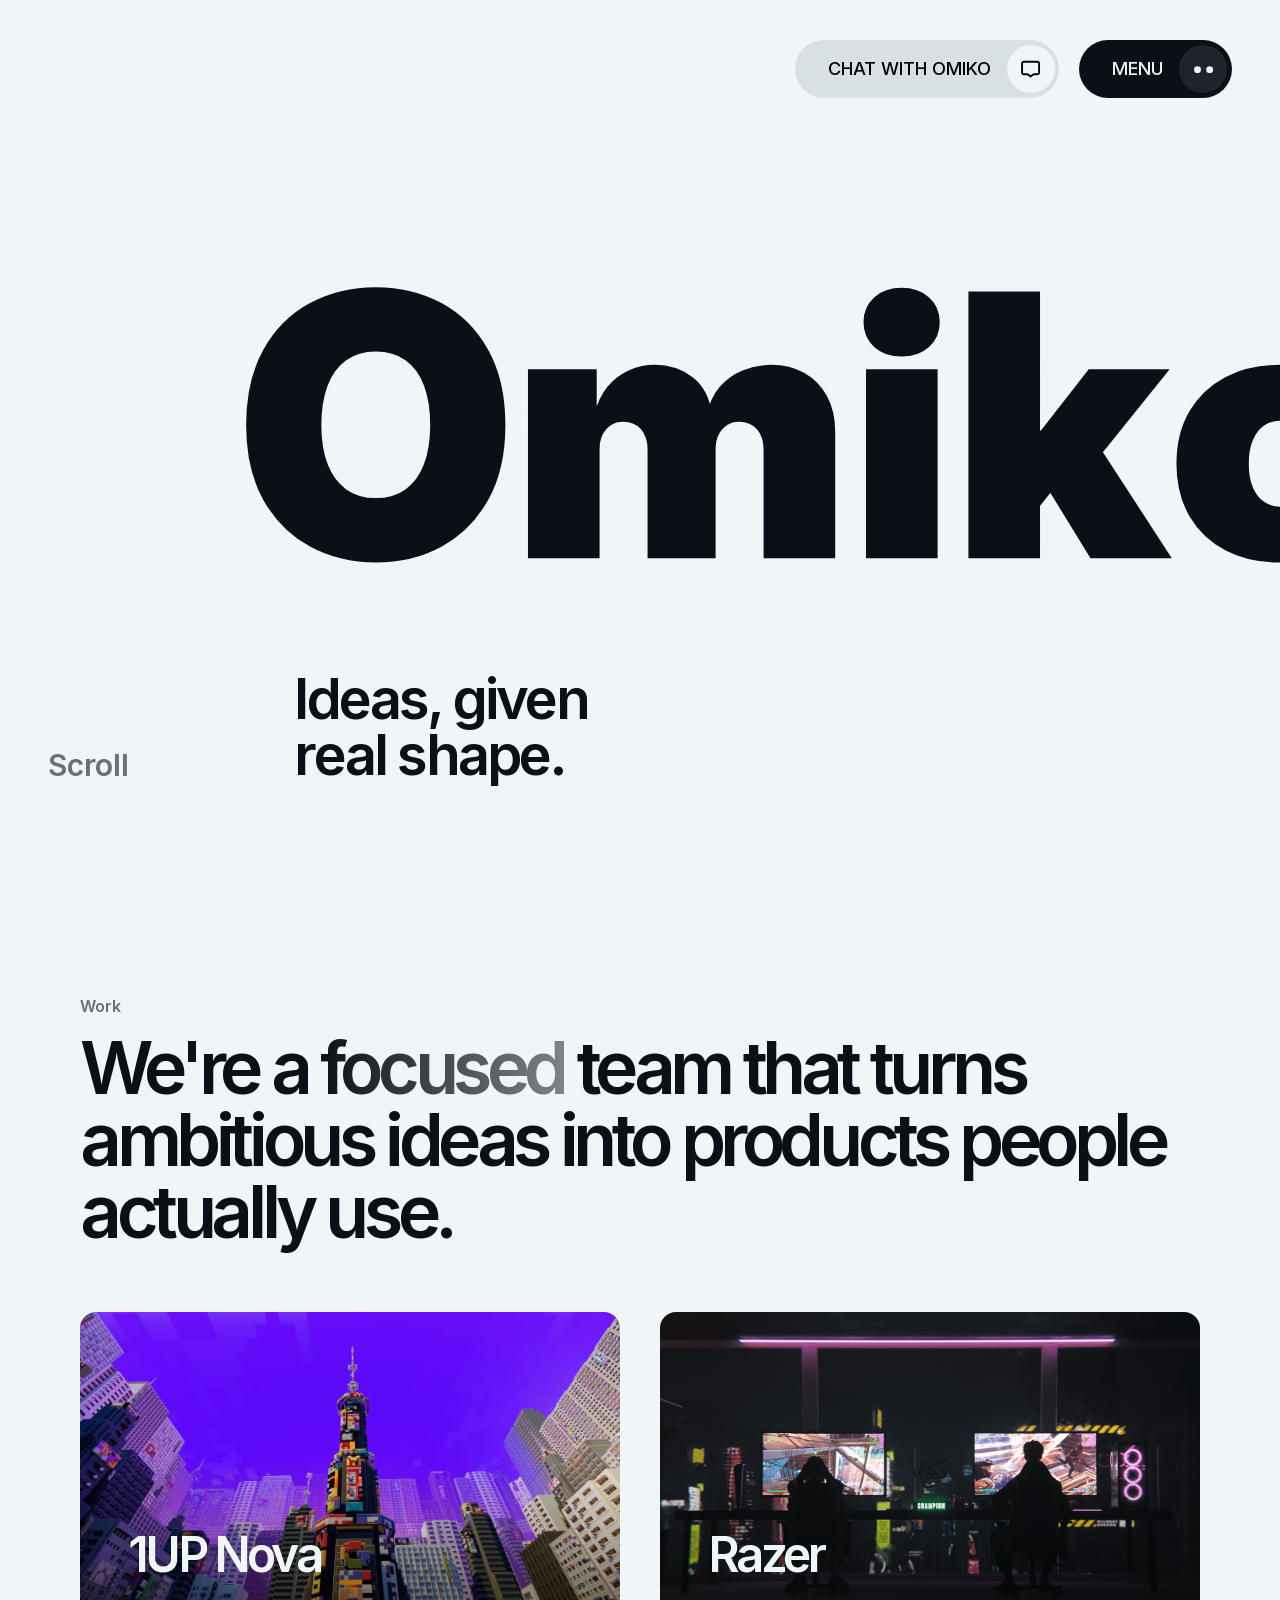
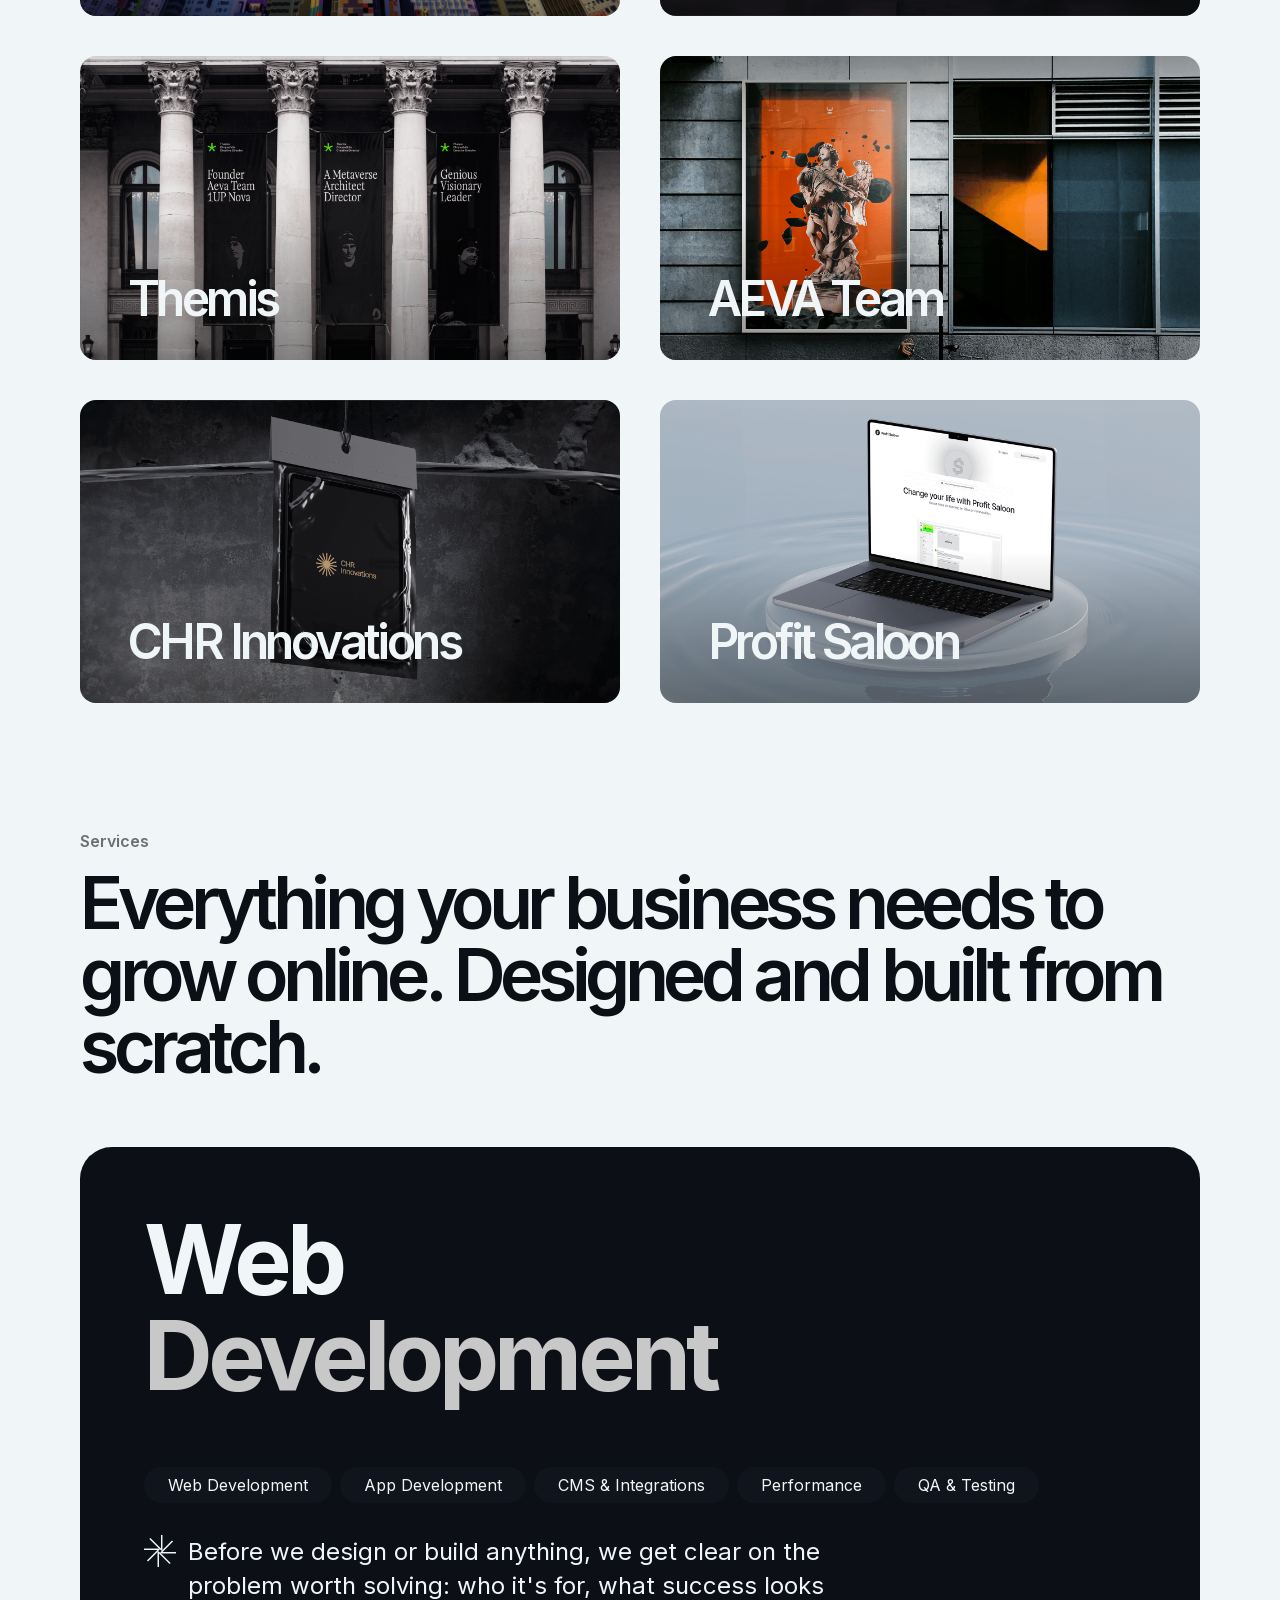
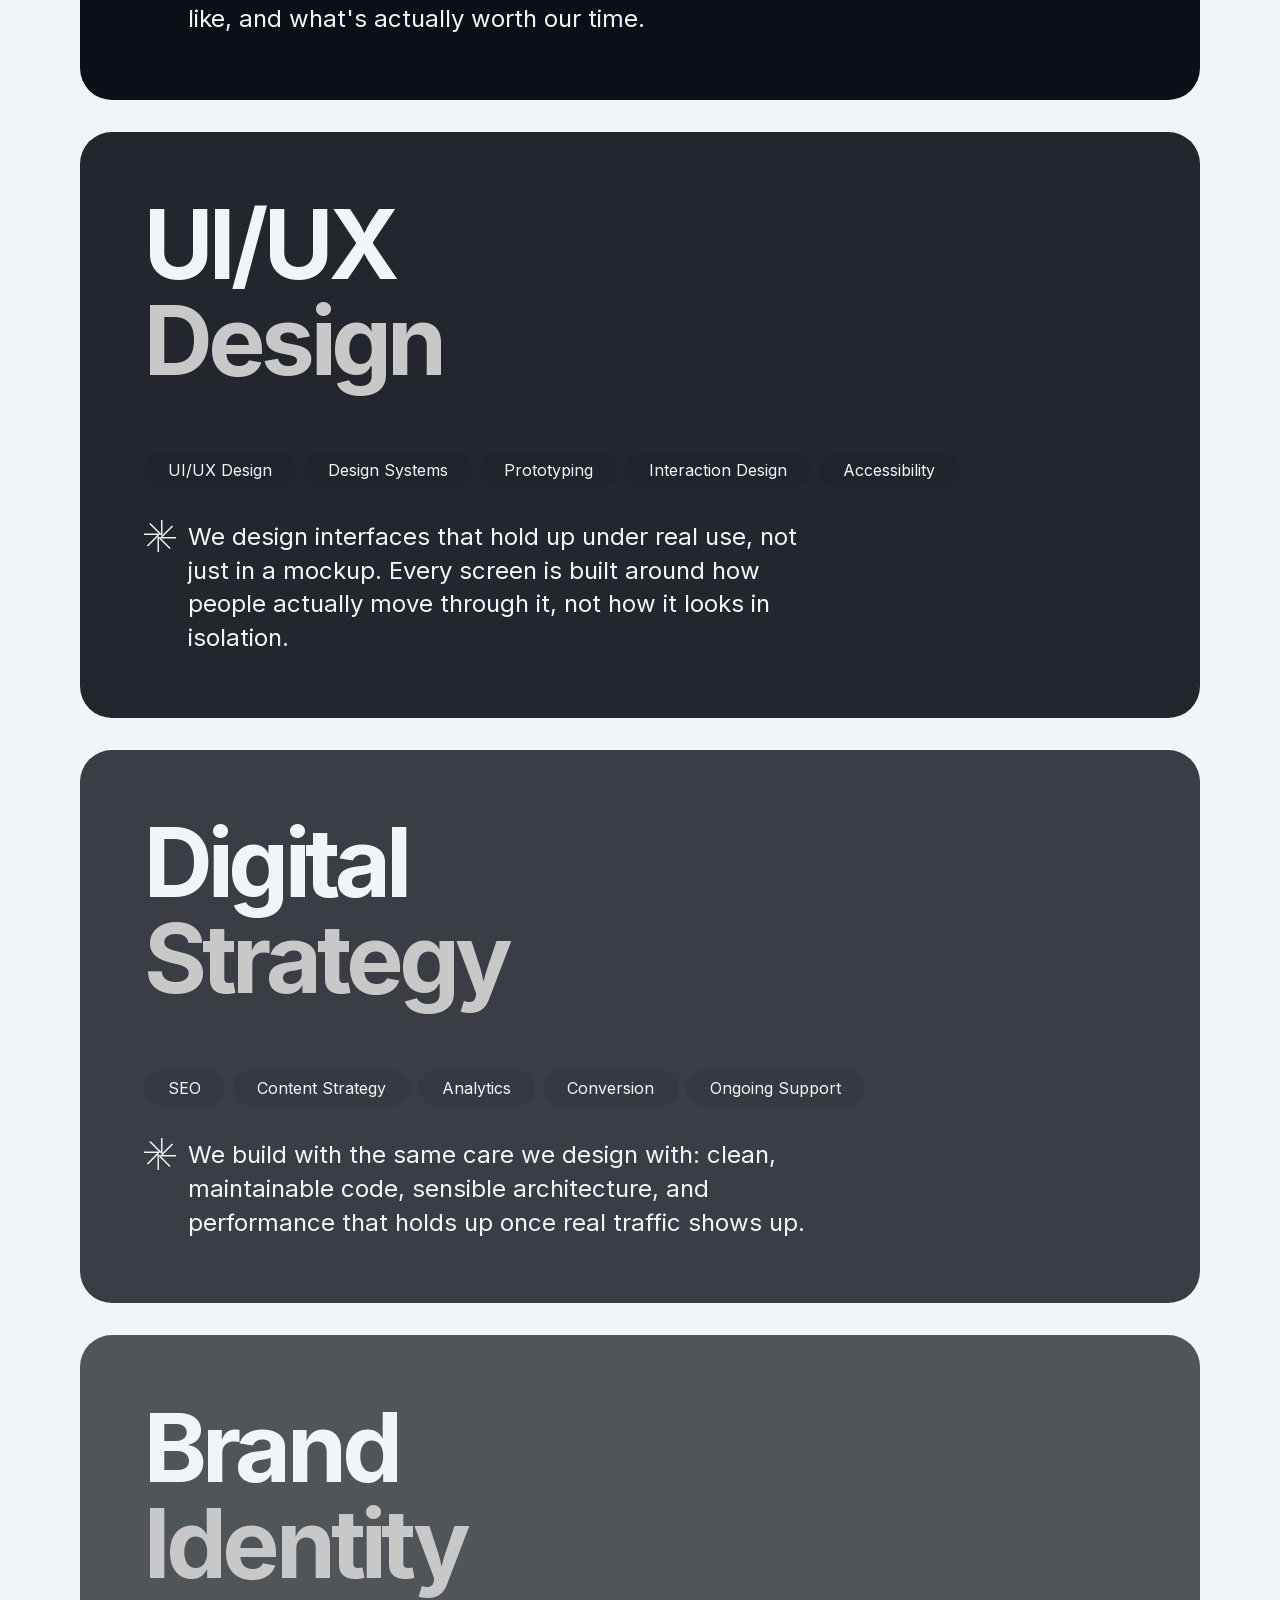
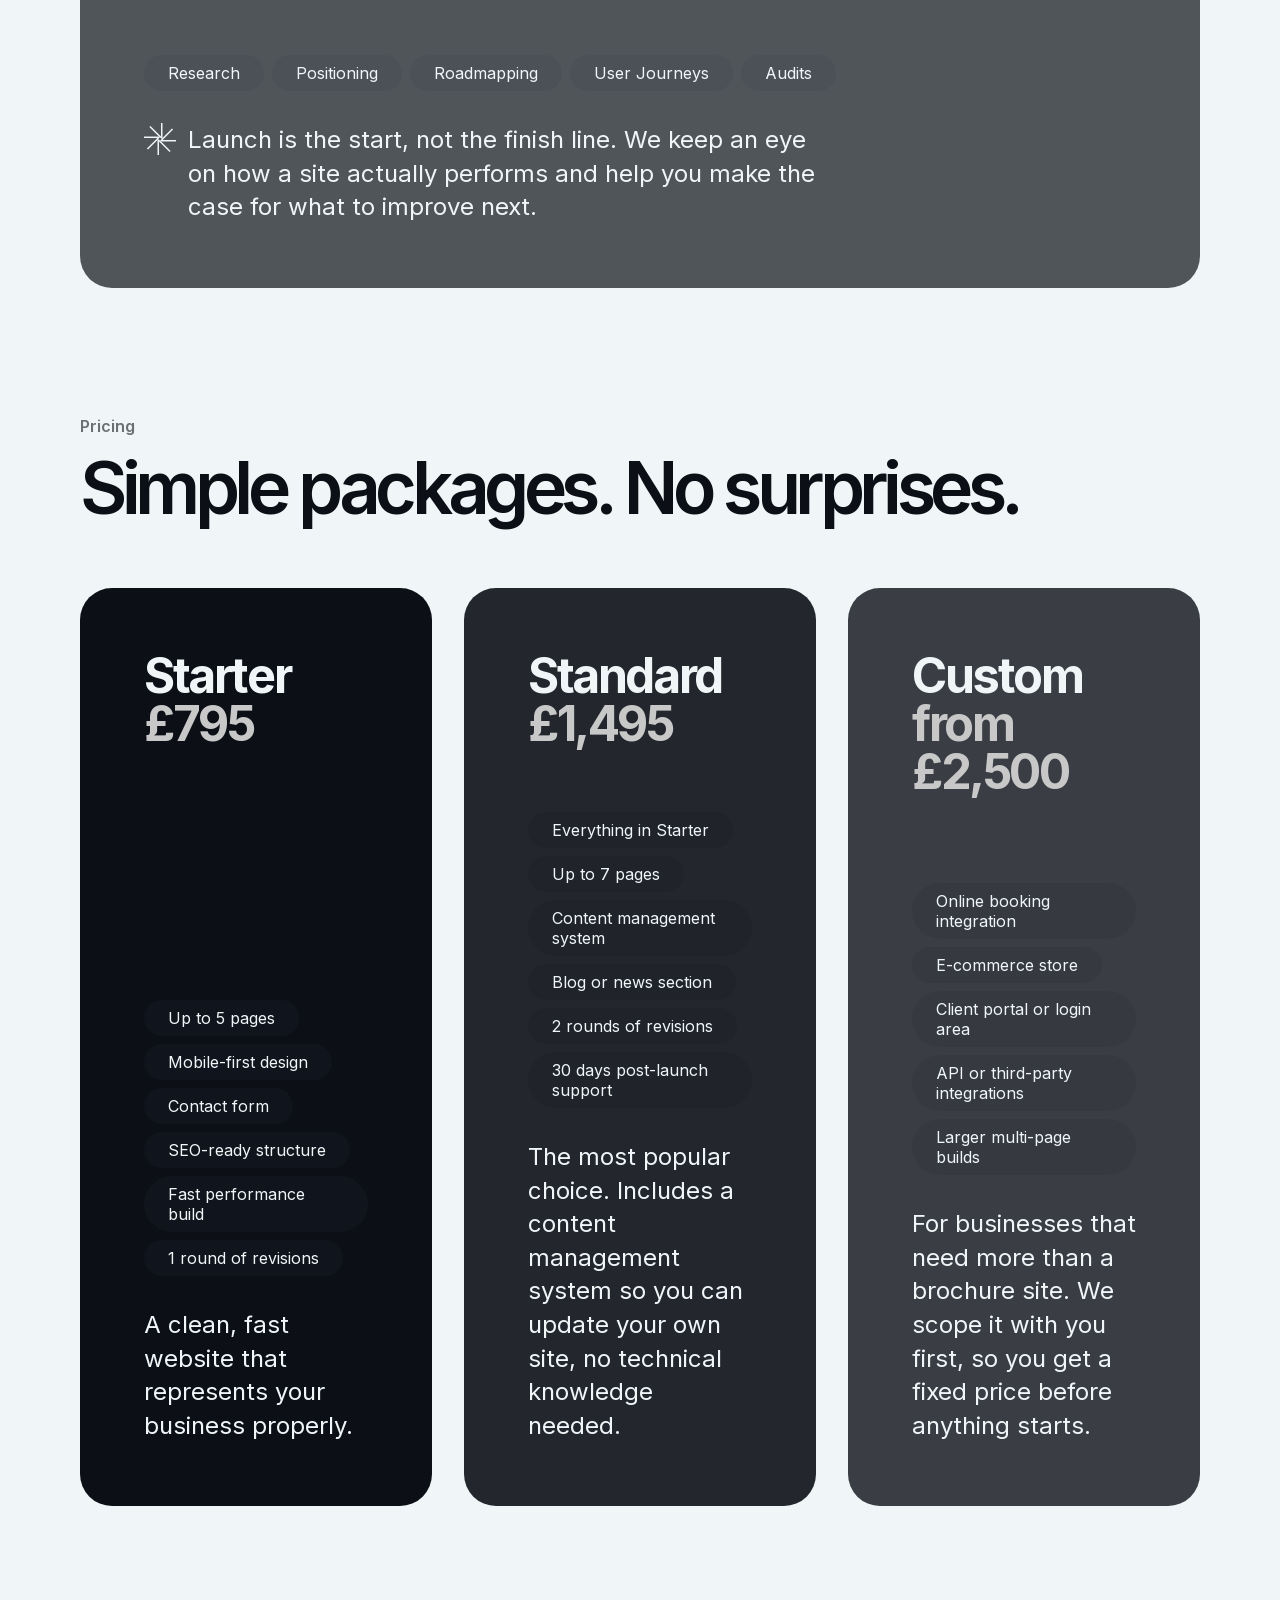
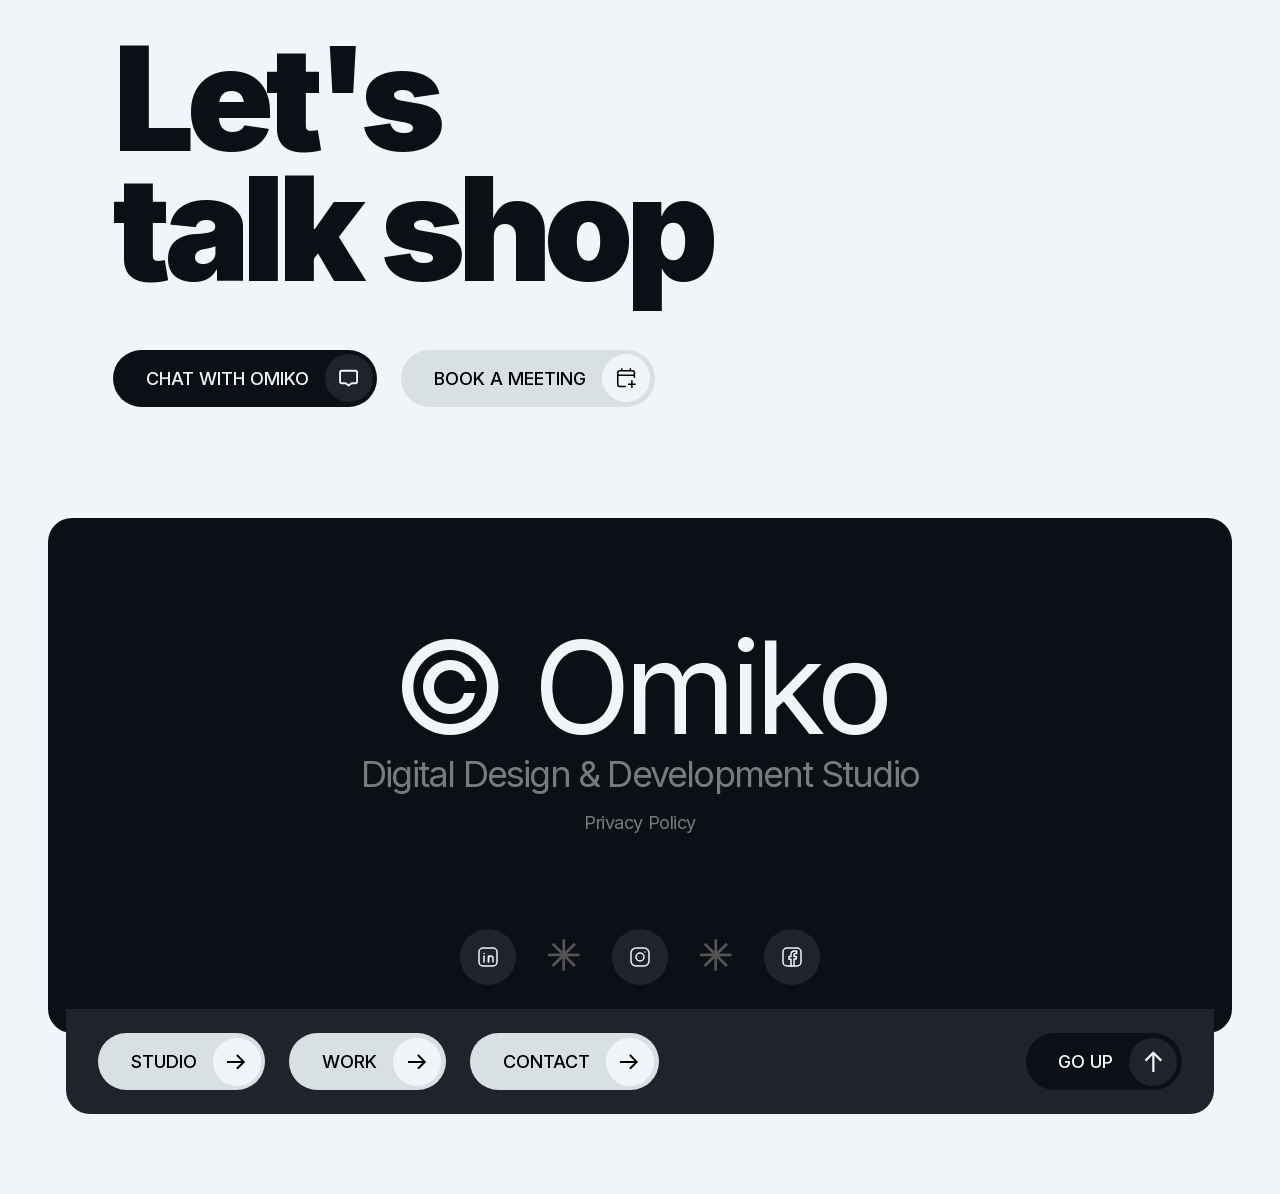
==== commit 6fd103bb: "Restore footer social icons with cleaner line-style glyphs Replaced the old solid-fill brand icon pa" ====
--- a/index.html
+++ b/index.html
@@ -437,6 +437,60 @@
     <span class="footer-copyright">© Omiko</span>
     <span class="footer-tagline">Digital Design &amp; Development Studio</span>
     <a class="footer-privacy-link" href="privacy.html">Privacy Policy</a>
+
+    <div class="footer-socials">
+      <!-- TODO: replace # with real social URLs before launch -->
+      <a class="social-icon" target="_blank" rel="noreferrer noopener" aria-label="Omiko on LinkedIn" href="#">
+        <svg viewBox="0 0 24 24" fill="none" stroke="currentColor" stroke-width="1.5" stroke-linecap="round" stroke-linejoin="round" xmlns="http://www.w3.org/2000/svg">
+          <rect x="3" y="3" width="18" height="18" rx="4"/>
+          <circle cx="8" cy="8.5" r="0.75" fill="currentColor" stroke="none"/>
+          <path d="M8 11v6"/>
+          <path d="M12.5 17v-3.5c0-1.4 1-2.5 2.25-2.5S17 12.1 17 13.5V17"/>
+          <path d="M12.5 17v-6"/>
+        </svg>
+      </a>
+
+      <span class="social-spacer">
+        <svg viewBox="0 0 28 28" fill="none" xmlns="http://www.w3.org/2000/svg">
+          <path d="M13.7305 27.6524V13.7461" stroke="currentColor" stroke-width="2.29967" stroke-miterlimit="10"/>
+          <path d="M4.00781 23.6051L13.838 13.7715" stroke="currentColor" stroke-width="2.29967" stroke-miterlimit="10"/>
+          <path d="M0 13.8594H13.9015" stroke="currentColor" stroke-width="2.29967" stroke-miterlimit="10"/>
+          <path d="M4.04688 4.12305L13.8757 13.9567" stroke="currentColor" stroke-width="2.29967" stroke-miterlimit="10"/>
+          <path d="M13.7812 0.107422V14.0137" stroke="currentColor" stroke-width="2.29967" stroke-miterlimit="10"/>
+          <path d="M23.506 4.1543L13.6758 13.9866" stroke="currentColor" stroke-width="2.29967" stroke-miterlimit="10"/>
+          <path d="M27.5265 13.9004H13.625" stroke="currentColor" stroke-width="2.29967" stroke-miterlimit="10"/>
+          <path d="M23.4812 23.6364L13.6523 13.8027" stroke="currentColor" stroke-width="2.29967" stroke-miterlimit="10"/>
+        </svg>
+      </span>
+
+      <a class="social-icon" target="_blank" rel="noreferrer noopener" aria-label="Omiko on Instagram" href="#">
+        <svg viewBox="0 0 24 24" fill="none" stroke="currentColor" stroke-width="1.5" stroke-linecap="round" stroke-linejoin="round" xmlns="http://www.w3.org/2000/svg">
+          <rect x="3" y="3" width="18" height="18" rx="5"/>
+          <circle cx="12" cy="12" r="4"/>
+          <circle cx="17" cy="7" r="0.75" fill="currentColor" stroke="none"/>
+        </svg>
+      </a>
+
+      <span class="social-spacer">
+        <svg viewBox="0 0 28 28" fill="none" xmlns="http://www.w3.org/2000/svg">
+          <path d="M13.7305 27.6524V13.7461" stroke="currentColor" stroke-width="2.29967" stroke-miterlimit="10"/>
+          <path d="M4.00781 23.6051L13.838 13.7715" stroke="currentColor" stroke-width="2.29967" stroke-miterlimit="10"/>
+          <path d="M0 13.8594H13.9015" stroke="currentColor" stroke-width="2.29967" stroke-miterlimit="10"/>
+          <path d="M4.04688 4.12305L13.8757 13.9567" stroke="currentColor" stroke-width="2.29967" stroke-miterlimit="10"/>
+          <path d="M13.7812 0.107422V14.0137" stroke="currentColor" stroke-width="2.29967" stroke-miterlimit="10"/>
+          <path d="M23.506 4.1543L13.6758 13.9866" stroke="currentColor" stroke-width="2.29967" stroke-miterlimit="10"/>
+          <path d="M27.5265 13.9004H13.625" stroke="currentColor" stroke-width="2.29967" stroke-miterlimit="10"/>
+          <path d="M23.4812 23.6364L13.6523 13.8027" stroke="currentColor" stroke-width="2.29967" stroke-miterlimit="10"/>
+        </svg>
+      </span>
+
+      <a class="social-icon" target="_blank" rel="noreferrer noopener" aria-label="Omiko on Facebook" href="#">
+        <svg viewBox="0 0 24 24" fill="none" stroke="currentColor" stroke-width="1.5" stroke-linecap="round" stroke-linejoin="round" xmlns="http://www.w3.org/2000/svg">
+          <rect x="3" y="3" width="18" height="18" rx="4"/>
+          <path d="M14 21v-7h2.2l.3-2.6H14v-1.7c0-.75.2-1.3 1.3-1.3H16.7V6.1c-.25 0-1.1-.1-2.1-.1-2.1 0-3.6 1.3-3.6 3.6v2H9v2.6h2v7"/>
+        </svg>
+      </a>
+    </div>
   </div>
 
   <div class="footer-extension">
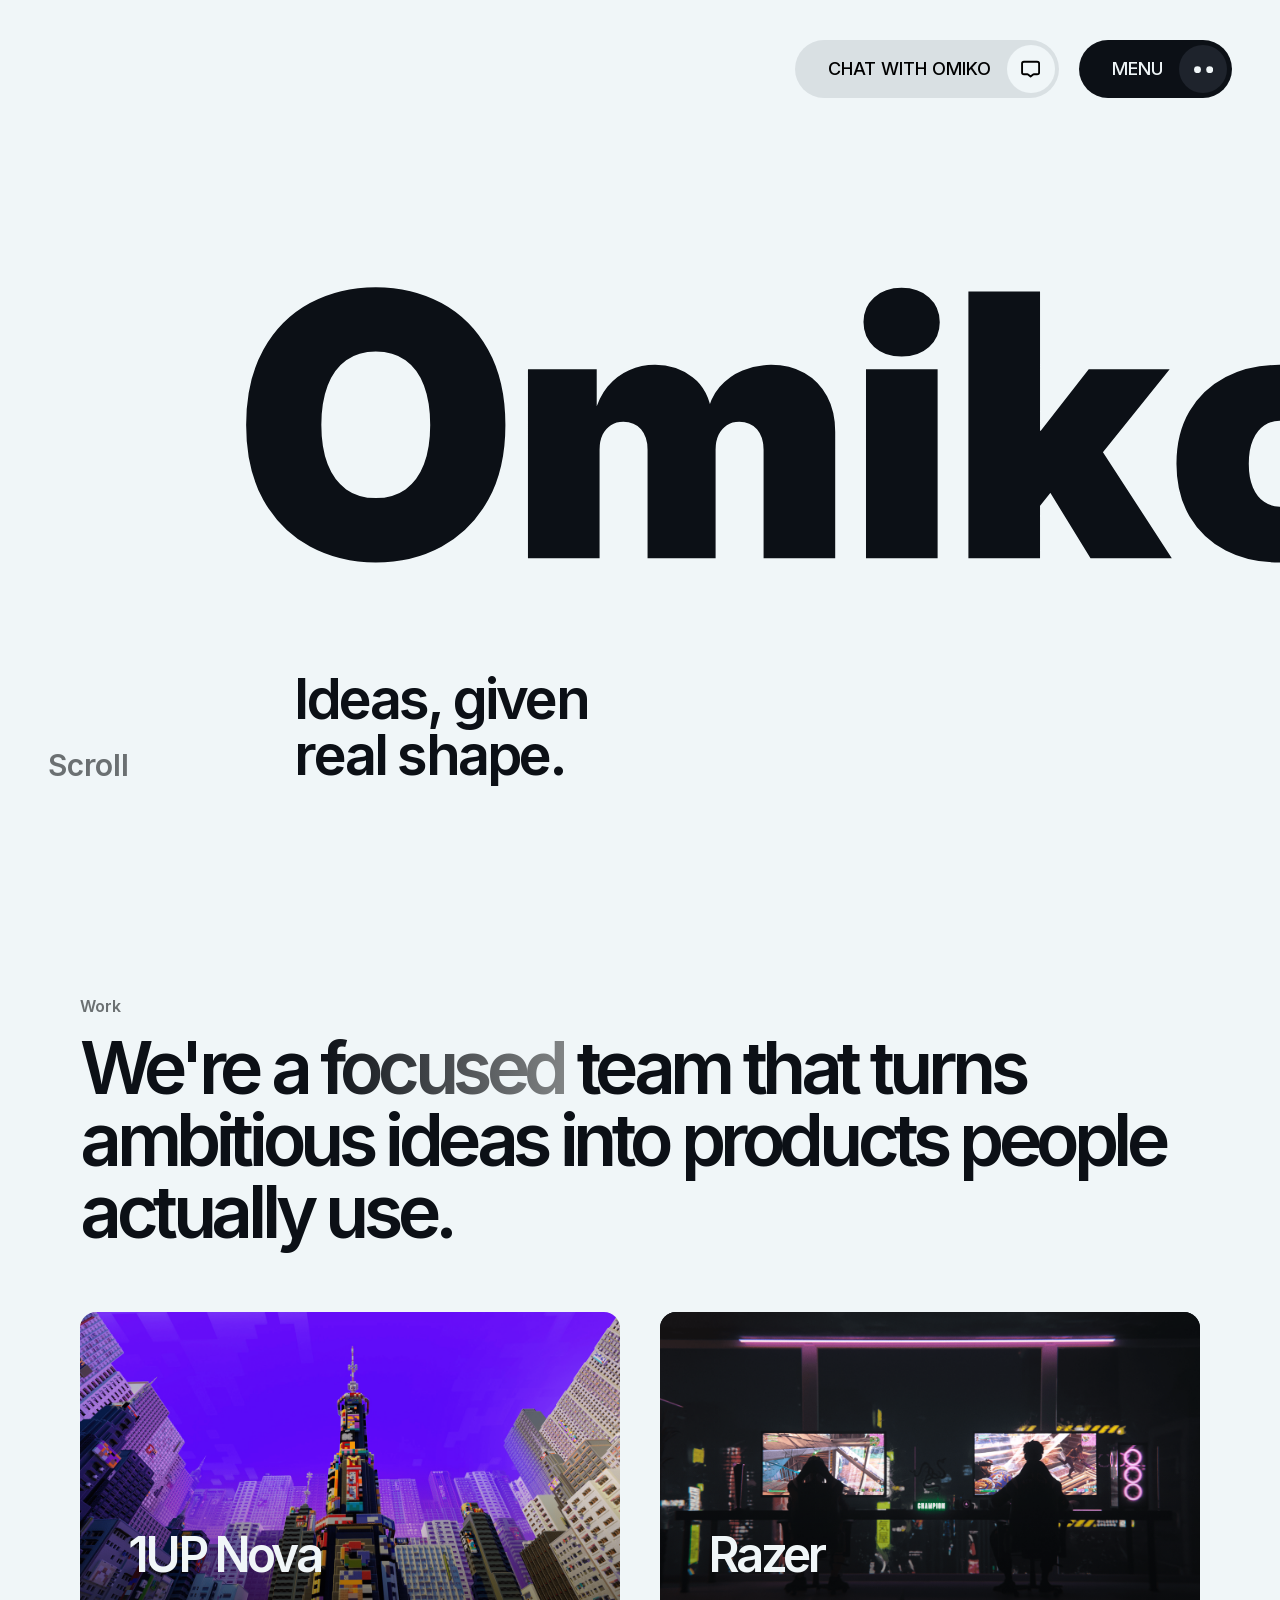
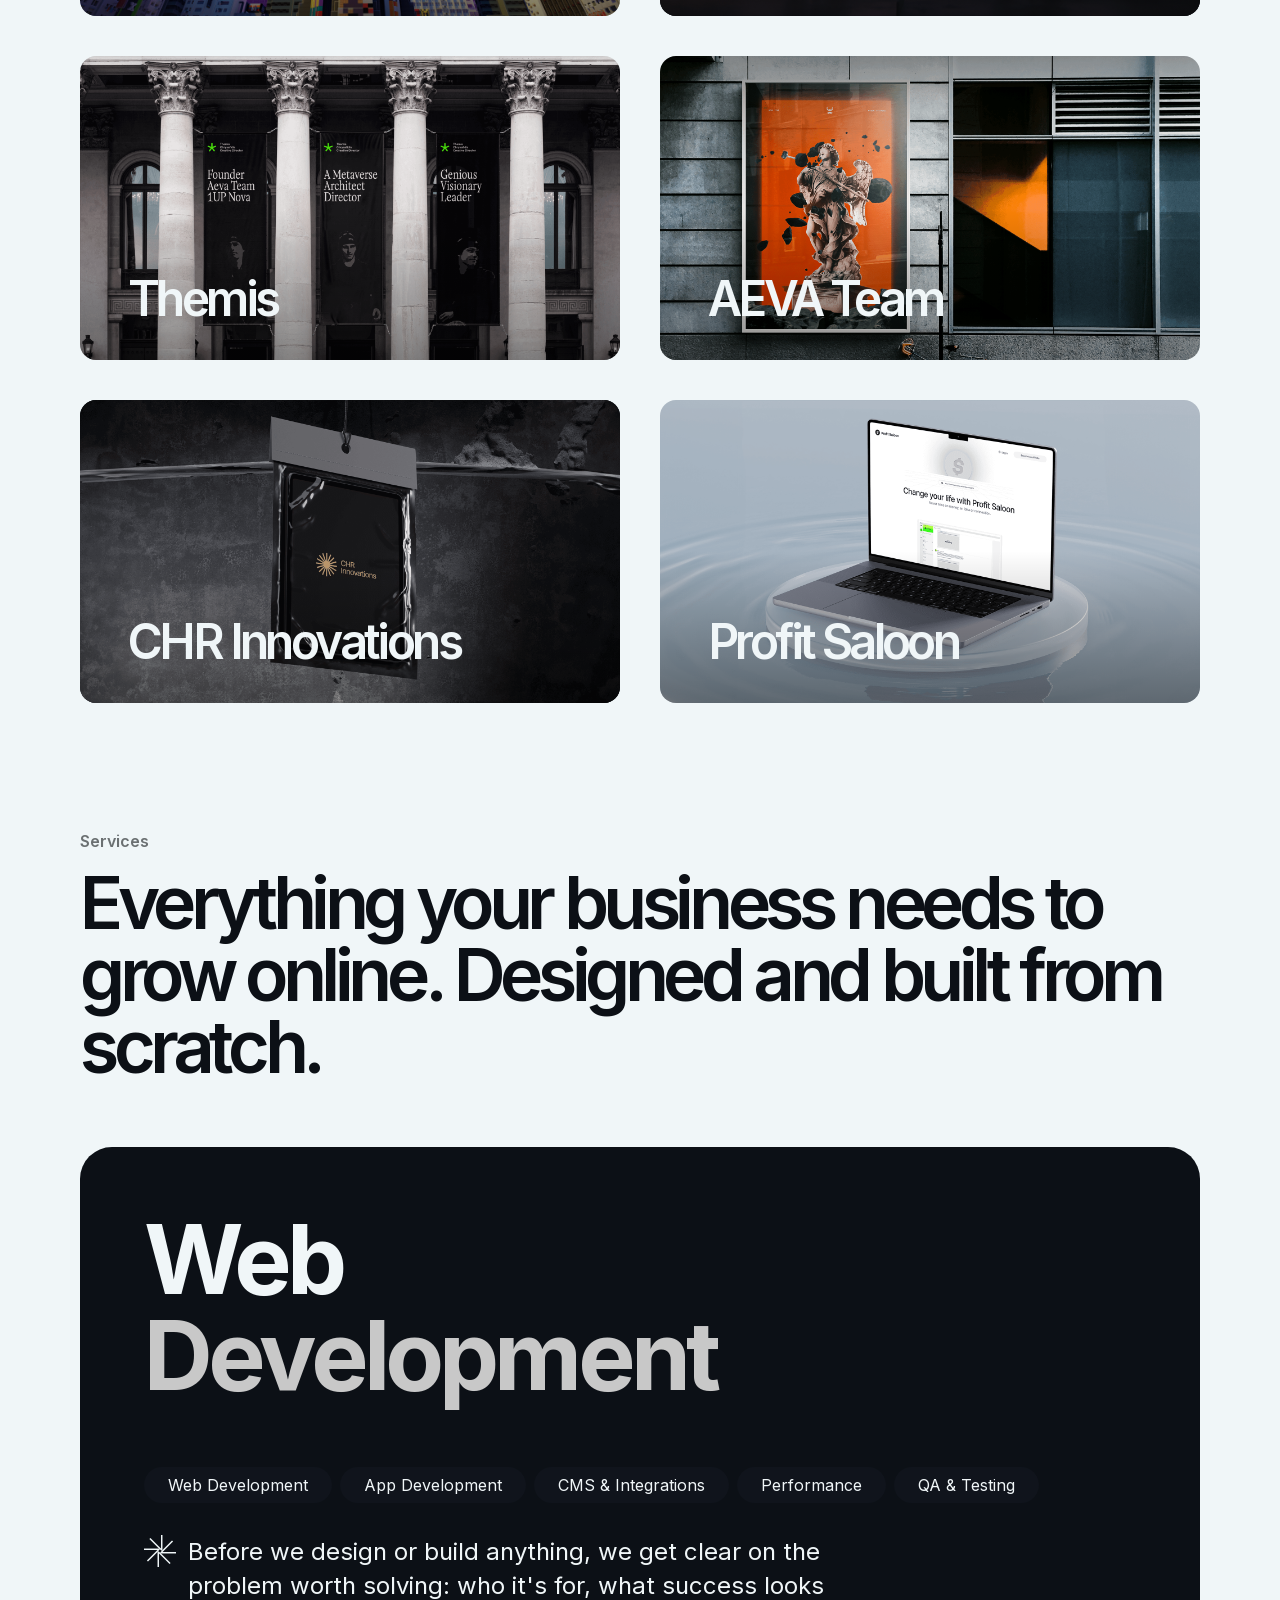
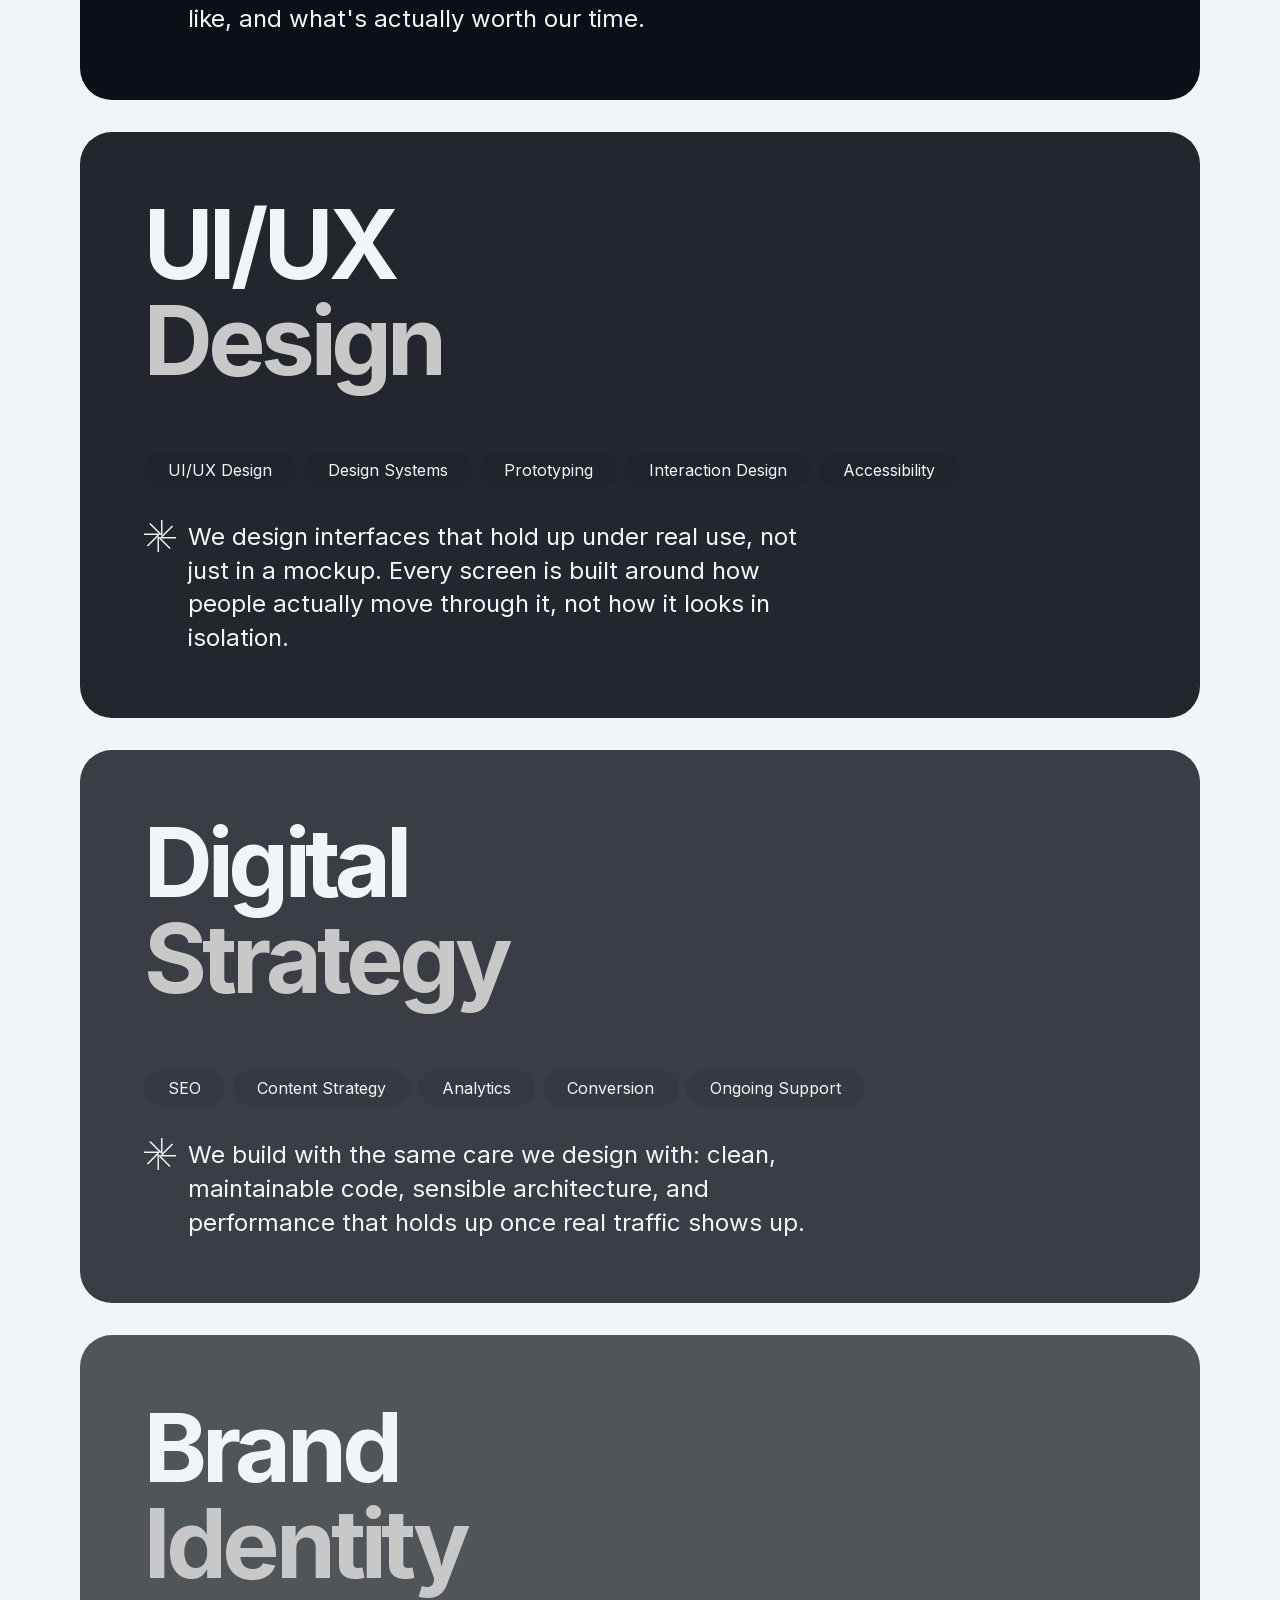
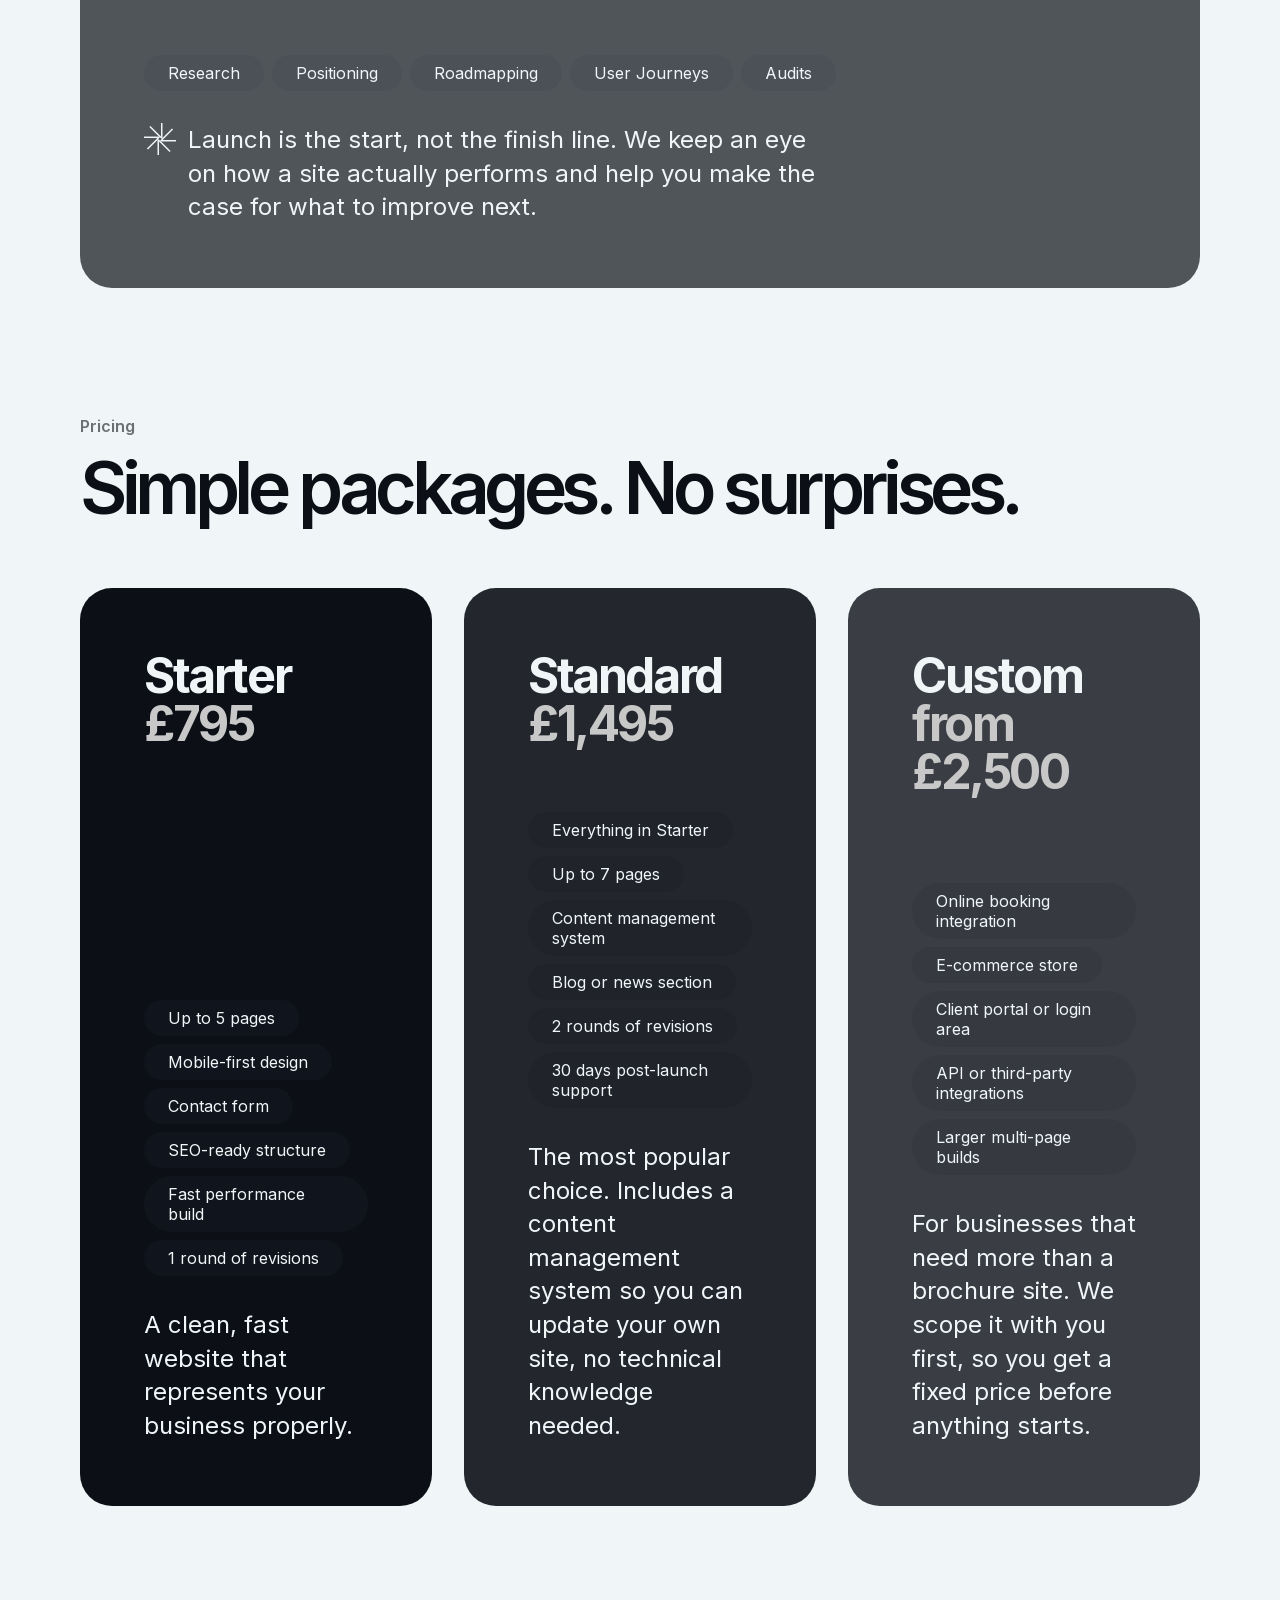
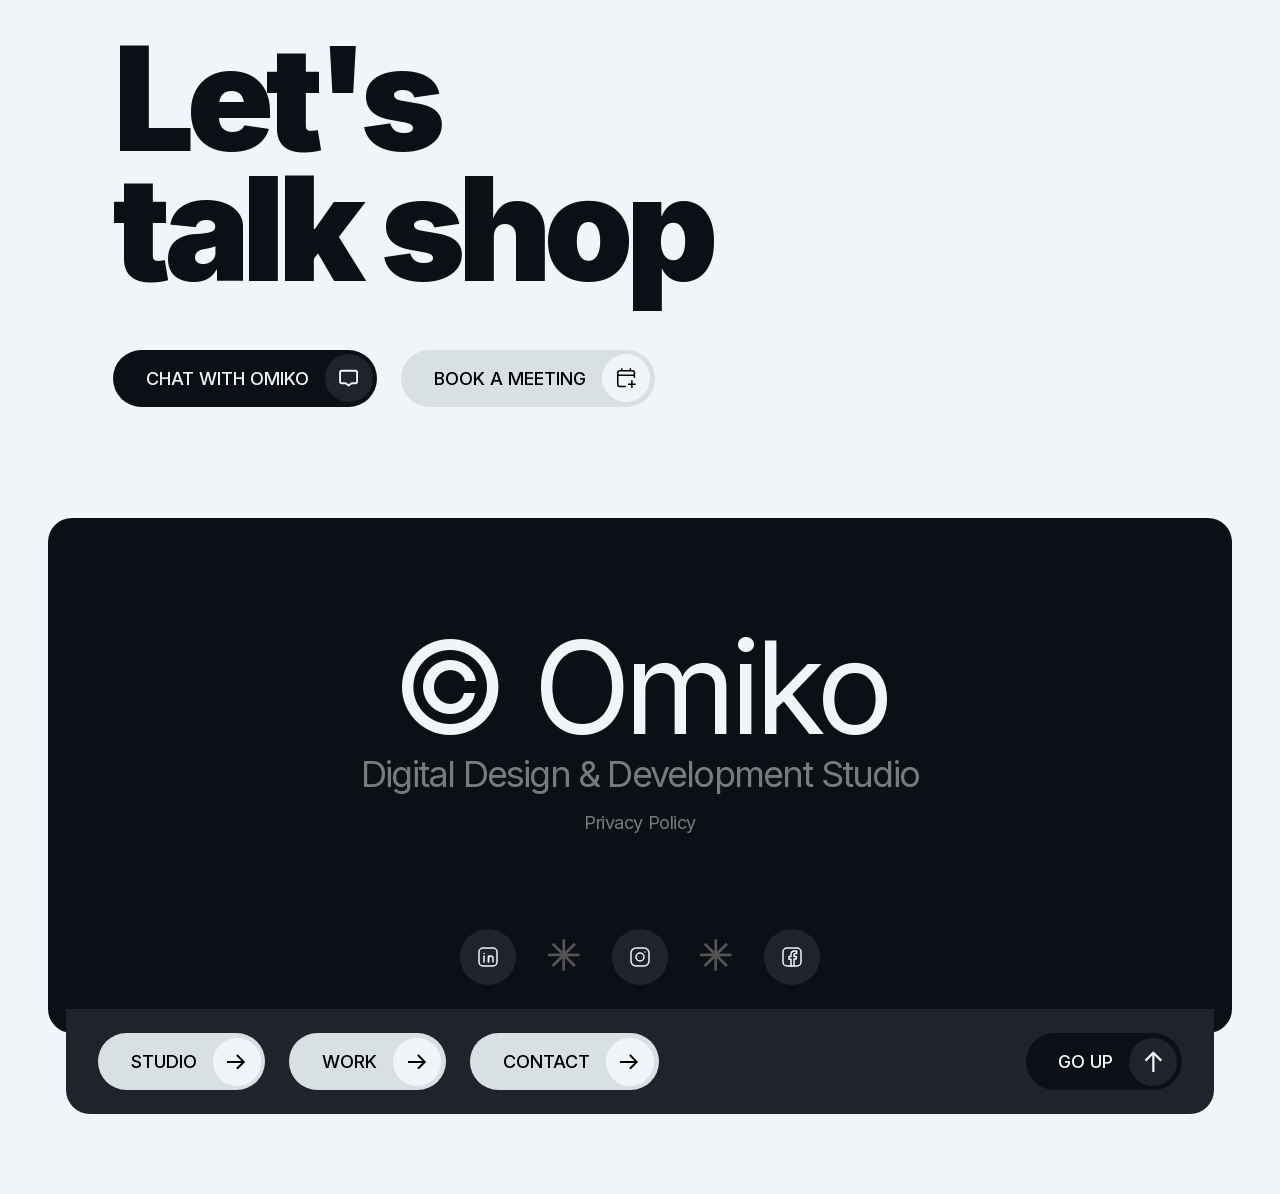
==== commit 35119705: "Address remaining P2/P3 critique findings: image resilience, mobile motion, back-to-top - Give .work" ====
--- a/index.html
+++ b/index.html
@@ -132,7 +132,7 @@
       </a>
 
       <a class="work-card" href="work/themis.html" data-reveal>
-        <img src="images/work-themis.png" alt="Classical building facade with leadership banners for Themis's rebrand" />
+        <img src="images/work-themis.png" alt="Classical building facade with leadership banners for Themis's rebrand" loading="lazy" />
         <div class="work-card-scrim"></div>
         <div class="work-card-title">
           <span class="work-card-arrow">
@@ -145,7 +145,7 @@
       </a>
 
       <a class="work-card" href="work/aeva-team.html" data-reveal>
-        <img src="images/work-aeva-team.png" alt="Orange exhibition poster of a sculpture on a city street, part of AEVA Team's brand identity" />
+        <img src="images/work-aeva-team.png" alt="Orange exhibition poster of a sculpture on a city street, part of AEVA Team's brand identity" loading="lazy" />
         <div class="work-card-scrim"></div>
         <div class="work-card-title">
           <span class="work-card-arrow">
@@ -158,7 +158,7 @@
       </a>
 
       <a class="work-card" href="work/chr-innovations.html" data-reveal>
-        <img src="images/work-chr-innovations.png" alt="Dark product package hanging in plastic wrap, branded with the CHR Innovations sunburst logo" />
+        <img src="images/work-chr-innovations.png" alt="Dark product package hanging in plastic wrap, branded with the CHR Innovations sunburst logo" loading="lazy" />
         <div class="work-card-scrim"></div>
         <div class="work-card-title">
           <span class="work-card-arrow">
@@ -171,7 +171,7 @@
       </a>
 
       <a class="work-card" href="work/profit-saloon.html" data-reveal>
-        <img src="images/work-profit-saloon.png" alt="Laptop floating on water displaying the Profit Saloon website homepage" />
+        <img src="images/work-profit-saloon.png" alt="Laptop floating on water displaying the Profit Saloon website homepage" loading="lazy" />
         <div class="work-card-scrim"></div>
         <div class="work-card-title">
           <span class="work-card-arrow">
--- a/styles.css
+++ b/styles.css
@@ -195,6 +195,7 @@
   font-size: 0.875rem;
   font-weight: 500;
   text-transform: uppercase;
+  white-space: nowrap;
   padding: 0 1rem 0 1.75rem;
 }
 
@@ -542,6 +543,7 @@
   aspect-ratio: 16 / 9;
   border-radius: 1rem;
   overflow: hidden;
+  background: var(--color-black);
   transition: transform 0.3s cubic-bezier(0.22, 0.68, 0, 1.5);
 }
 
@@ -573,6 +575,7 @@
   z-index: 2;
   display: flex;
   align-items: center;
+  gap: 0.5rem;
   overflow: hidden;
   width: 100%;
 }
@@ -586,7 +589,11 @@
 }
 
 .work-card-arrow {
-  display: none;
+  display: flex;
+  align-items: center;
+  width: 1.5rem;
+  flex-shrink: 0;
+  color: var(--color-white);
 }
 
 @media (min-width: 768px) {
@@ -1101,6 +1108,7 @@
   background: var(--color-dark-grey);
   border-radius: 0 0 1.5rem 1.5rem;
   display: flex;
+  flex-wrap: wrap;
   align-items: center;
   justify-content: center;
   gap: 1rem;
@@ -1112,12 +1120,14 @@
 
 .footer-extension-right {
   display: flex;
-  align-items: center;
-  gap: 1.5rem;
+  flex-wrap: wrap;
+  align-items: center;
+  justify-content: center;
+  gap: 0.75rem;
 }
 
 .footer-go-up {
-  display: none;
+  display: flex;
 }
 
 .footer-go-up .pill-icon {
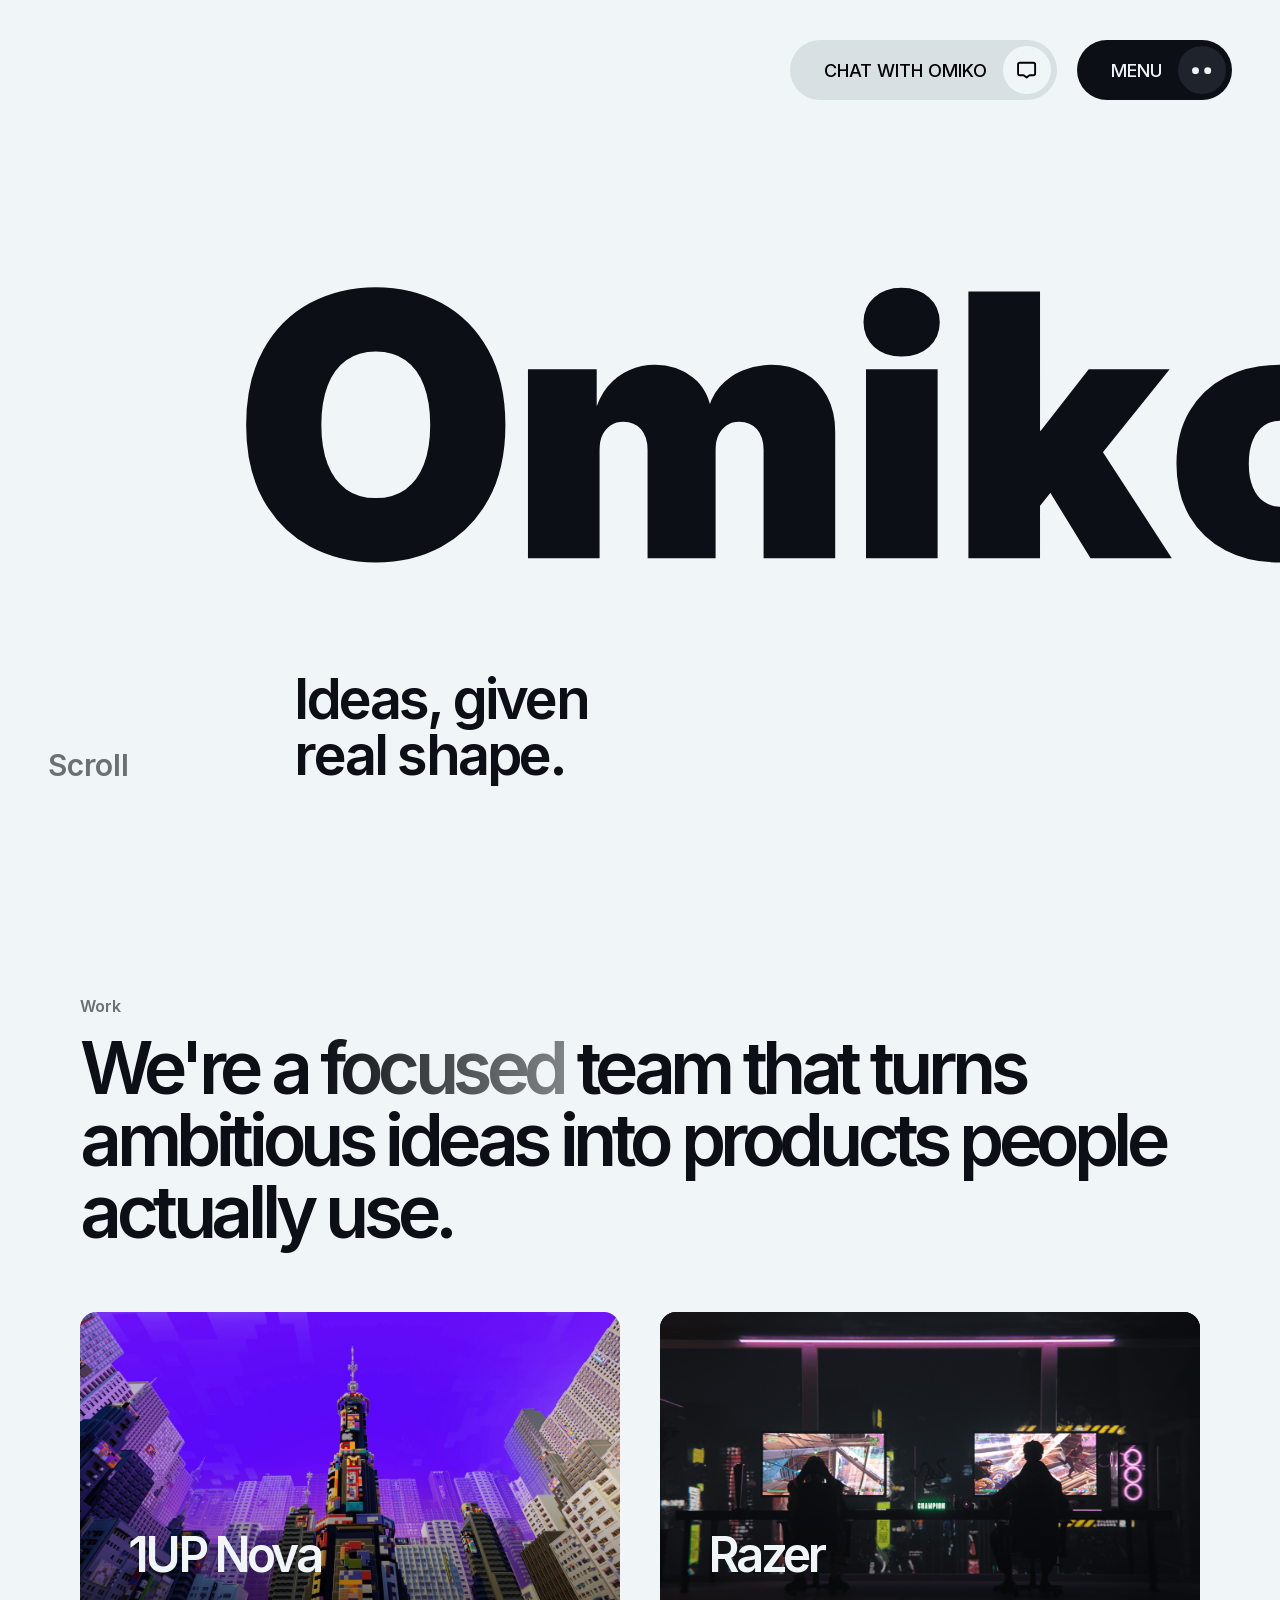
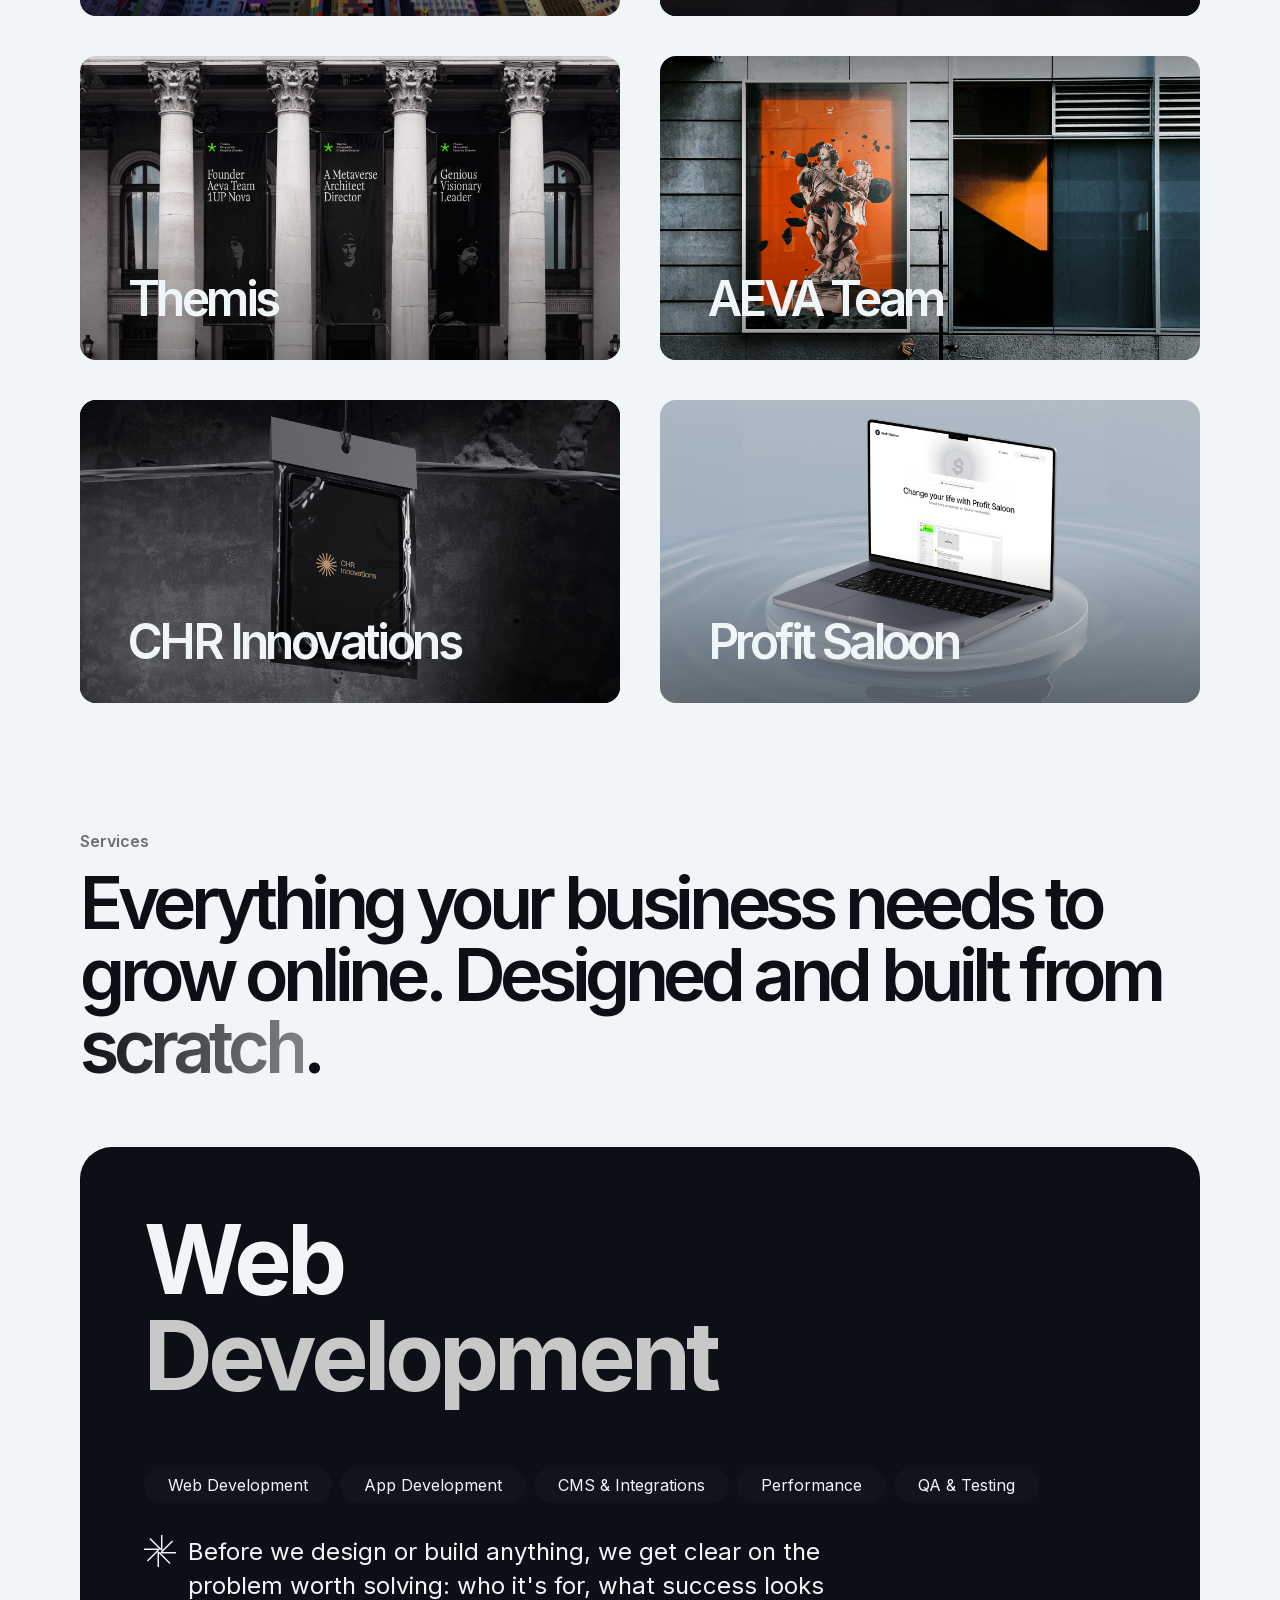
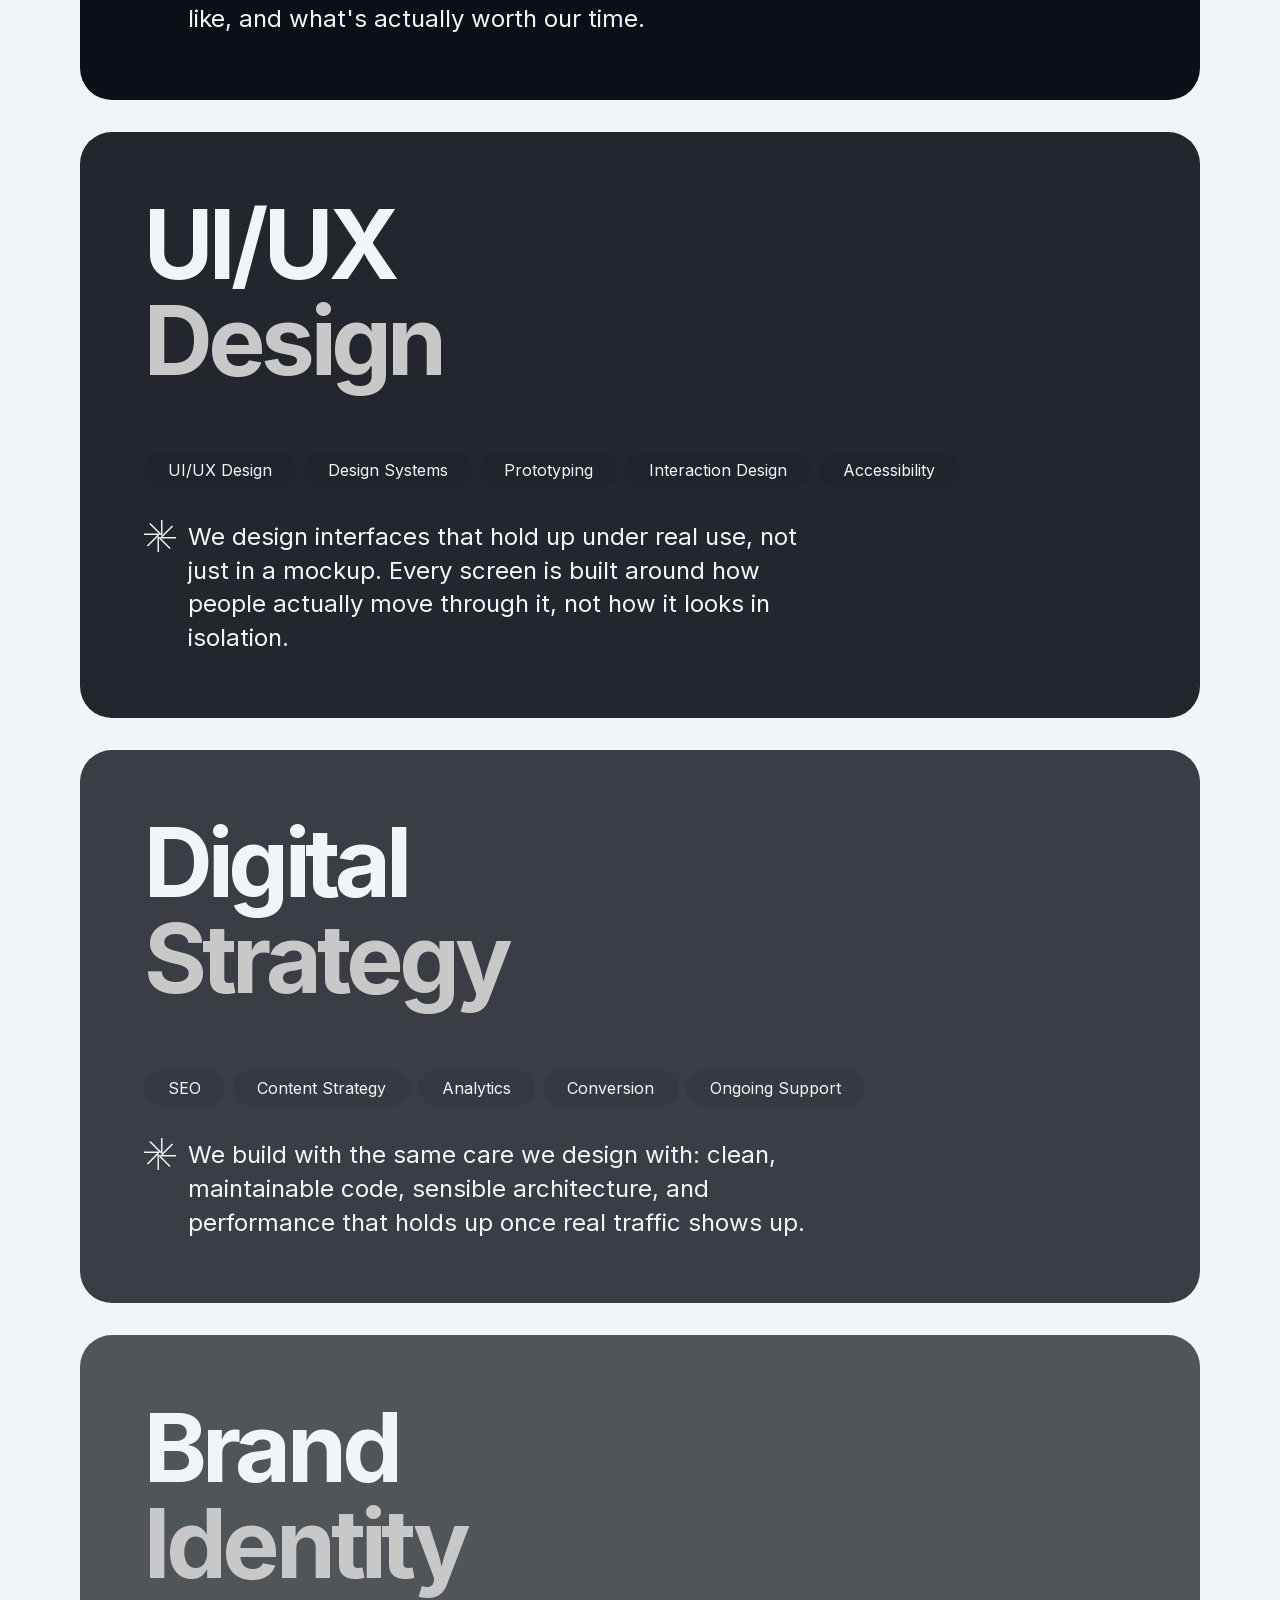
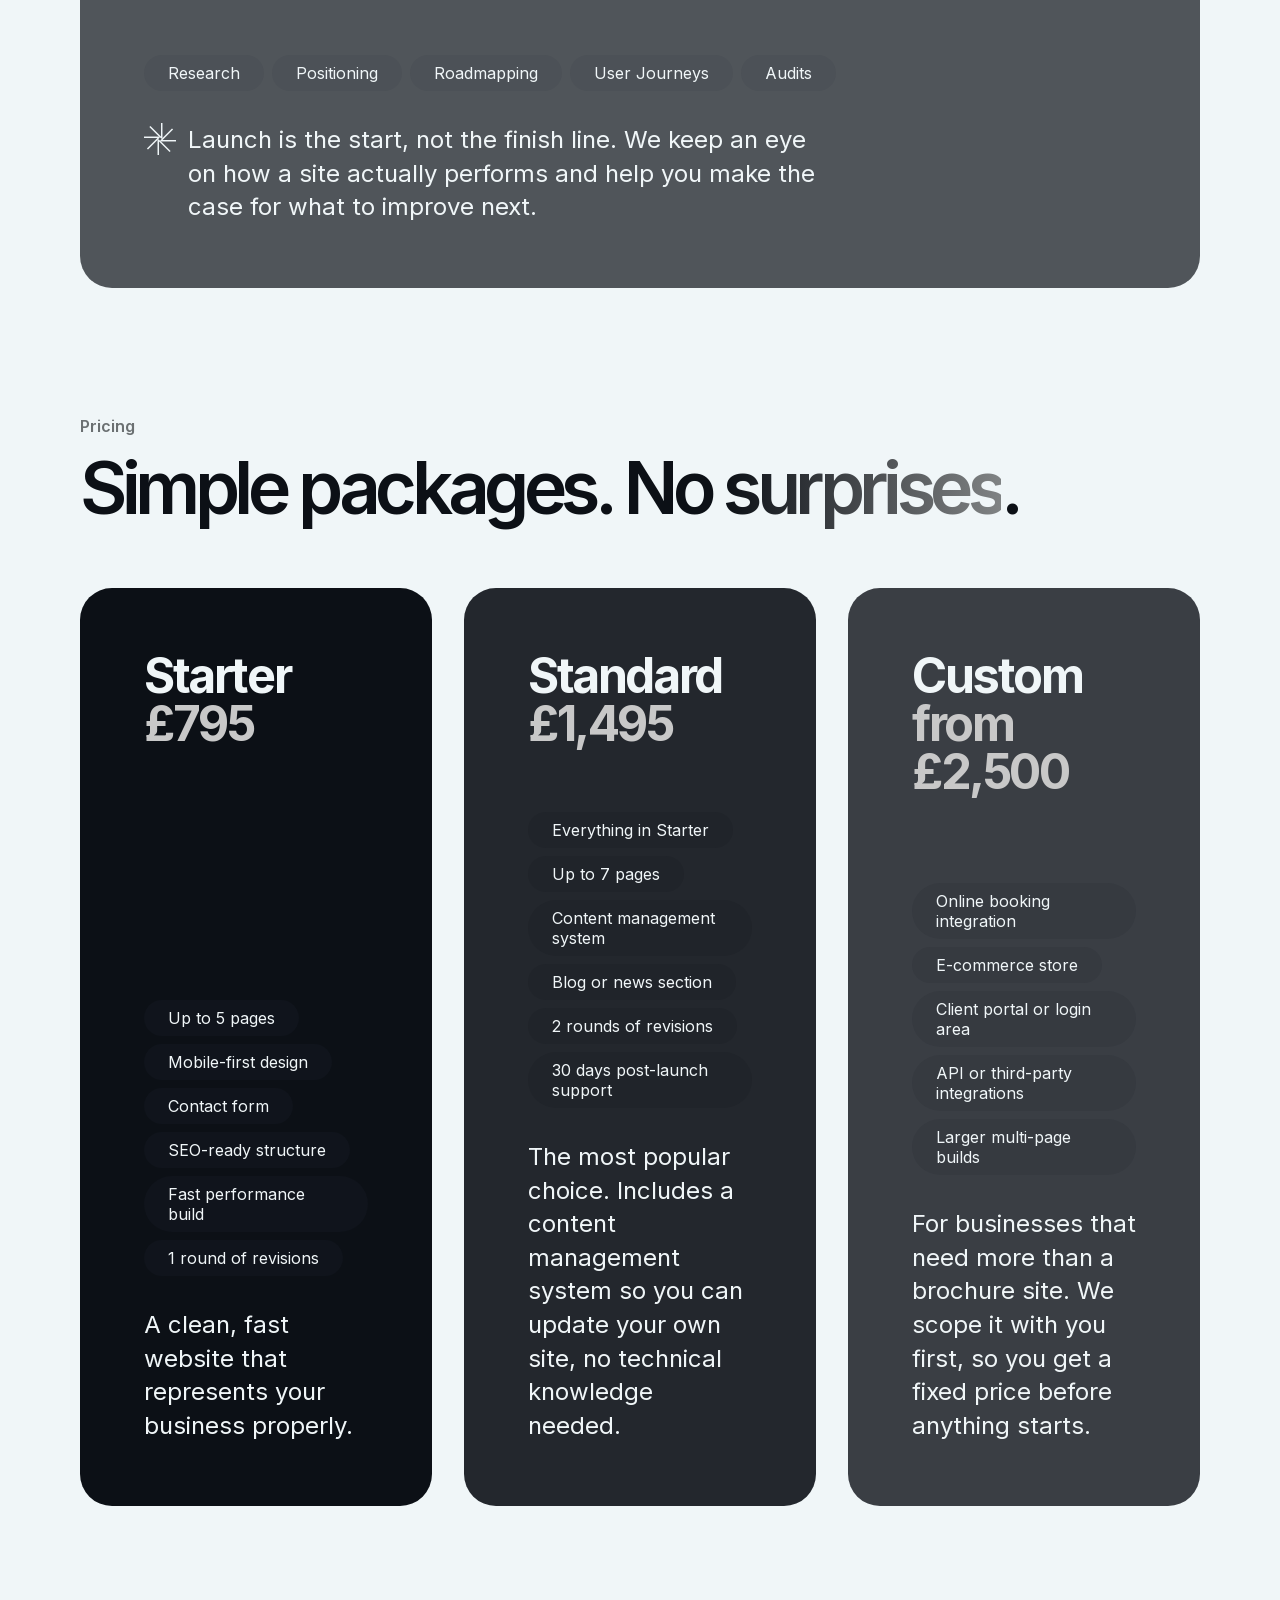
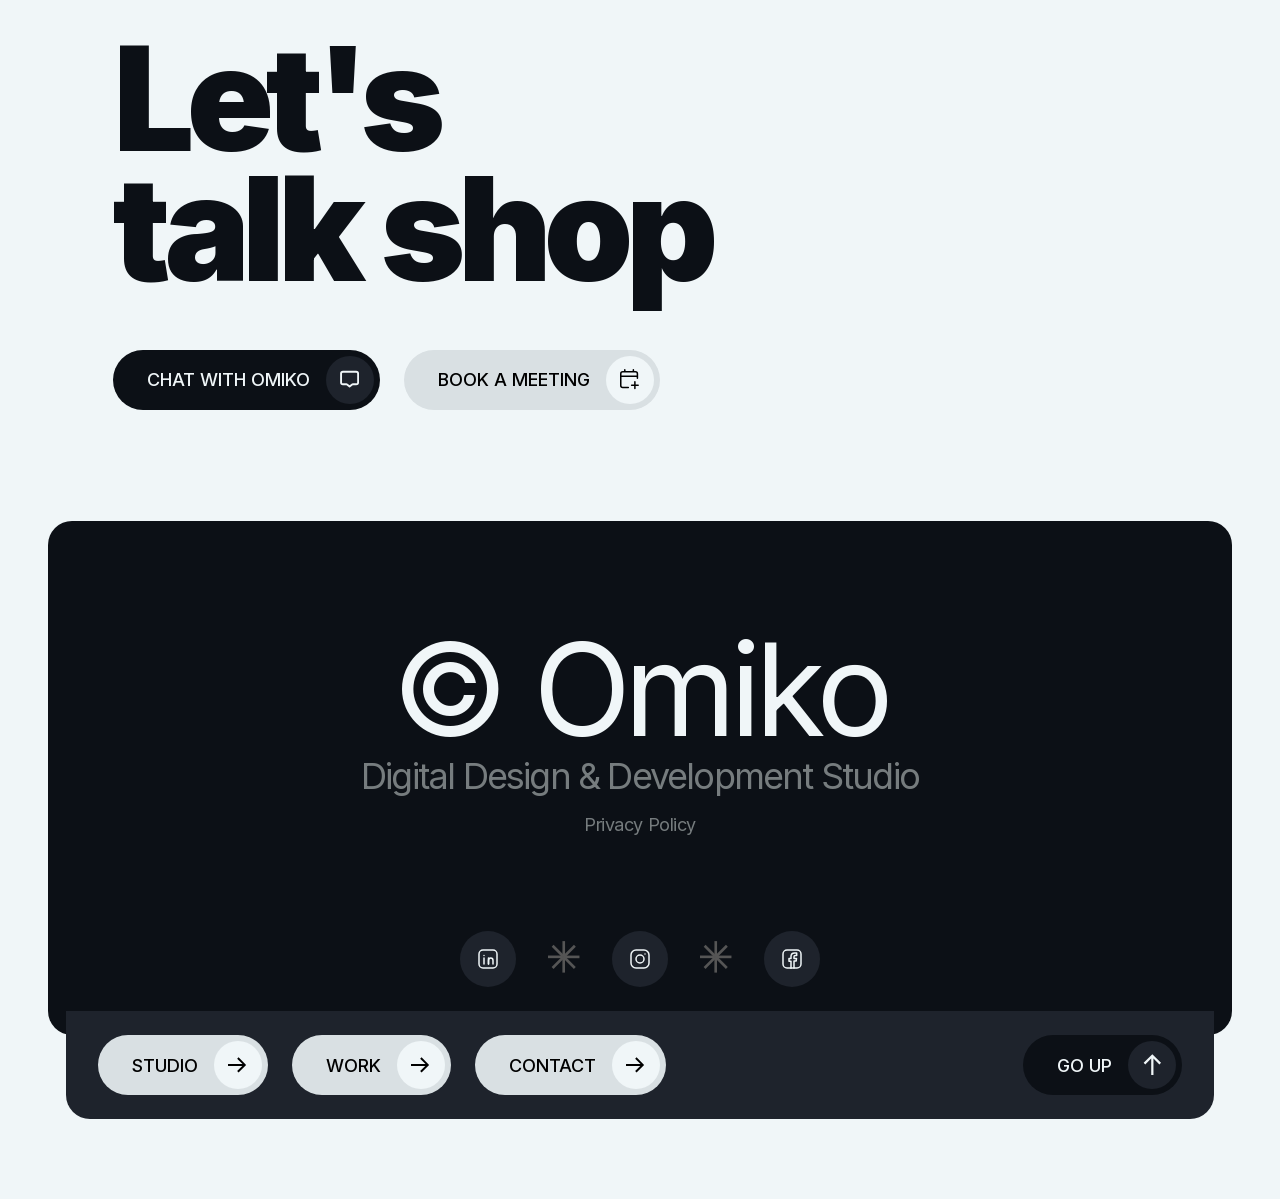
==== commit 2df9688a: "Extend highlight-word motion to Services and Pricing headlines Mirrors the existing treatment on "fo" ====
--- a/index.html
+++ b/index.html
@@ -188,7 +188,7 @@
   <section class="services">
     <div class="section-intro" data-reveal>
       <h2 class="eyebrow">Services</h2>
-      <p class="section-headline">Everything your business needs to grow online. Designed and built from scratch.</p>
+      <p class="section-headline">Everything your business needs to grow online. Designed and built from <span class="highlight-word">scratch</span>.</p>
     </div>
 
     <div class="service-list">
@@ -329,7 +329,7 @@
   <section class="pricing">
     <div class="section-intro" data-reveal>
       <h2 class="eyebrow">Pricing</h2>
-      <p class="section-headline">Simple packages. No surprises.</p>
+      <p class="section-headline">Simple packages. No <span class="highlight-word">surprises</span>.</p>
     </div>
 
     <div class="pricing-list">
--- a/styles.css
+++ b/styles.css
@@ -173,7 +173,7 @@
 .pill {
   display: flex;
   align-items: center;
-  padding: 0.3rem;
+  padding: 0.375rem;
   border-radius: 999px;
   transition: transform 0.5s cubic-bezier(0.22, 0.68, 0, 1);
 }
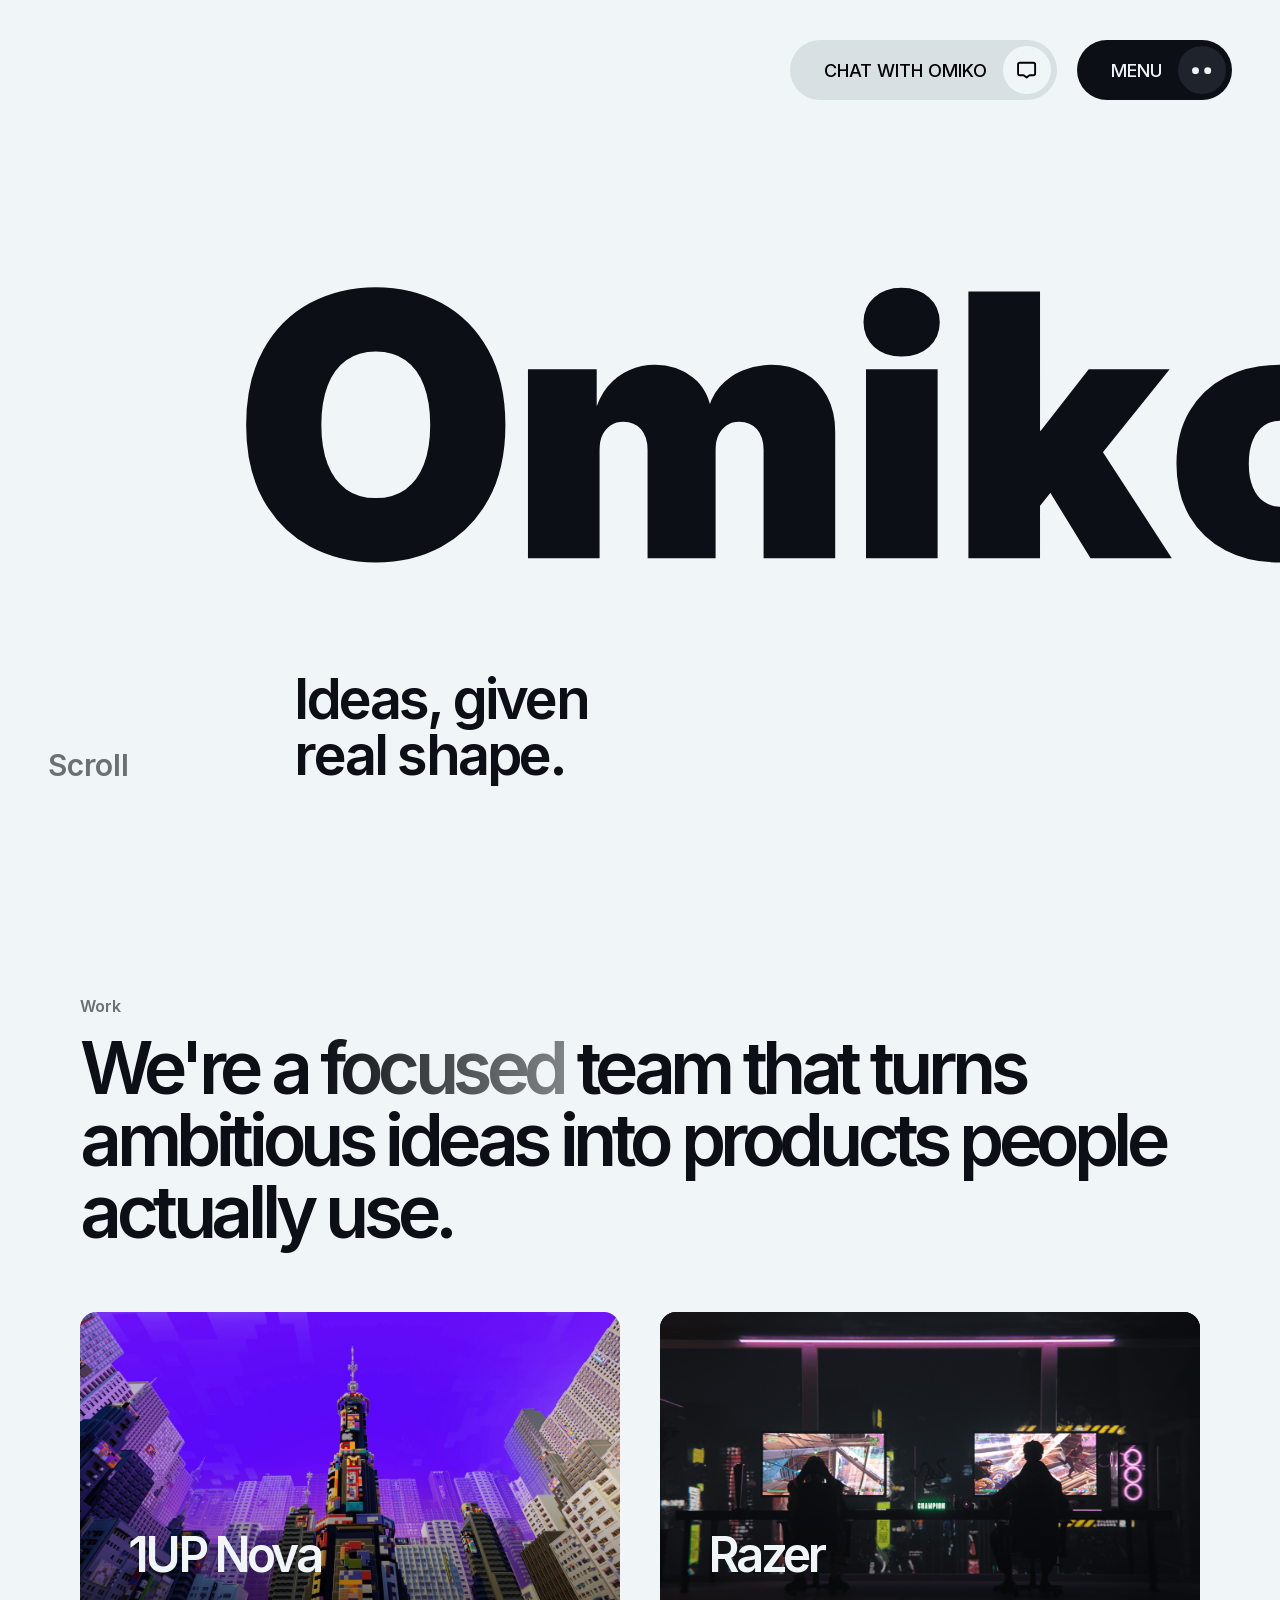
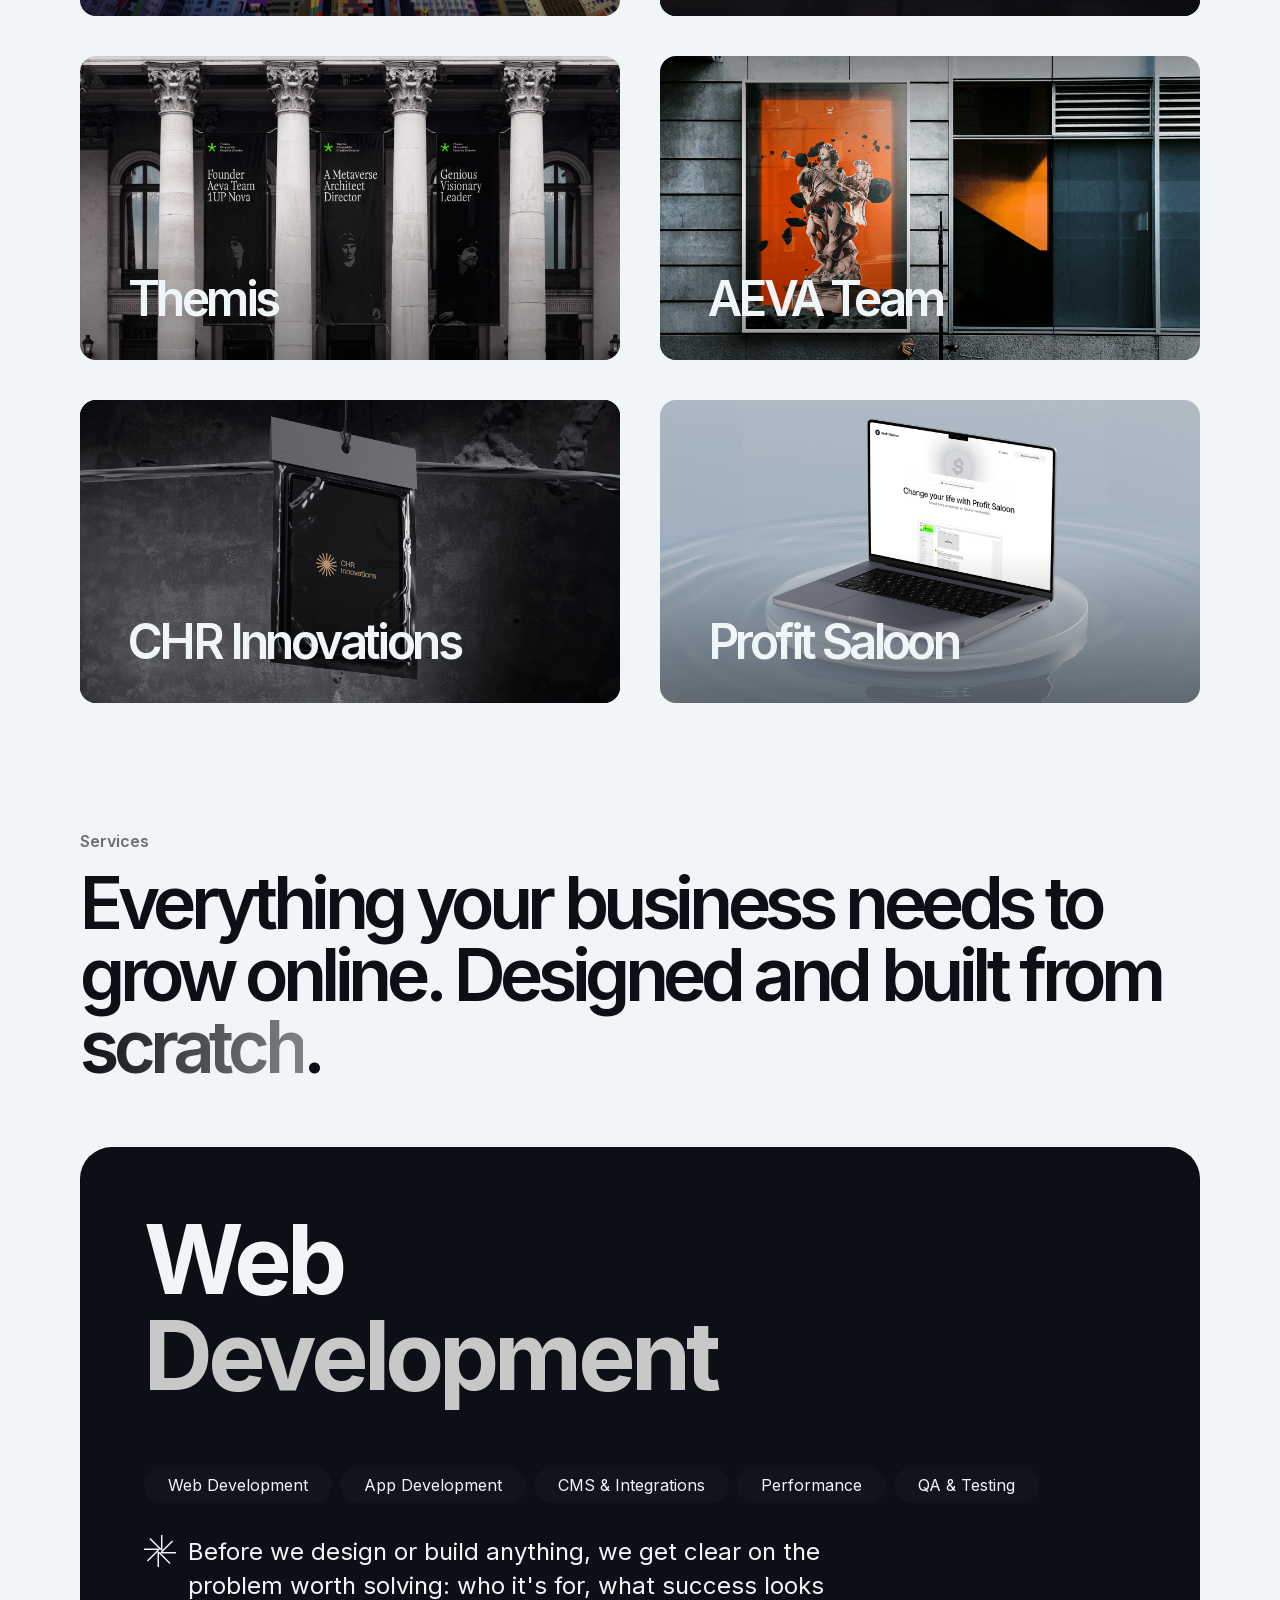
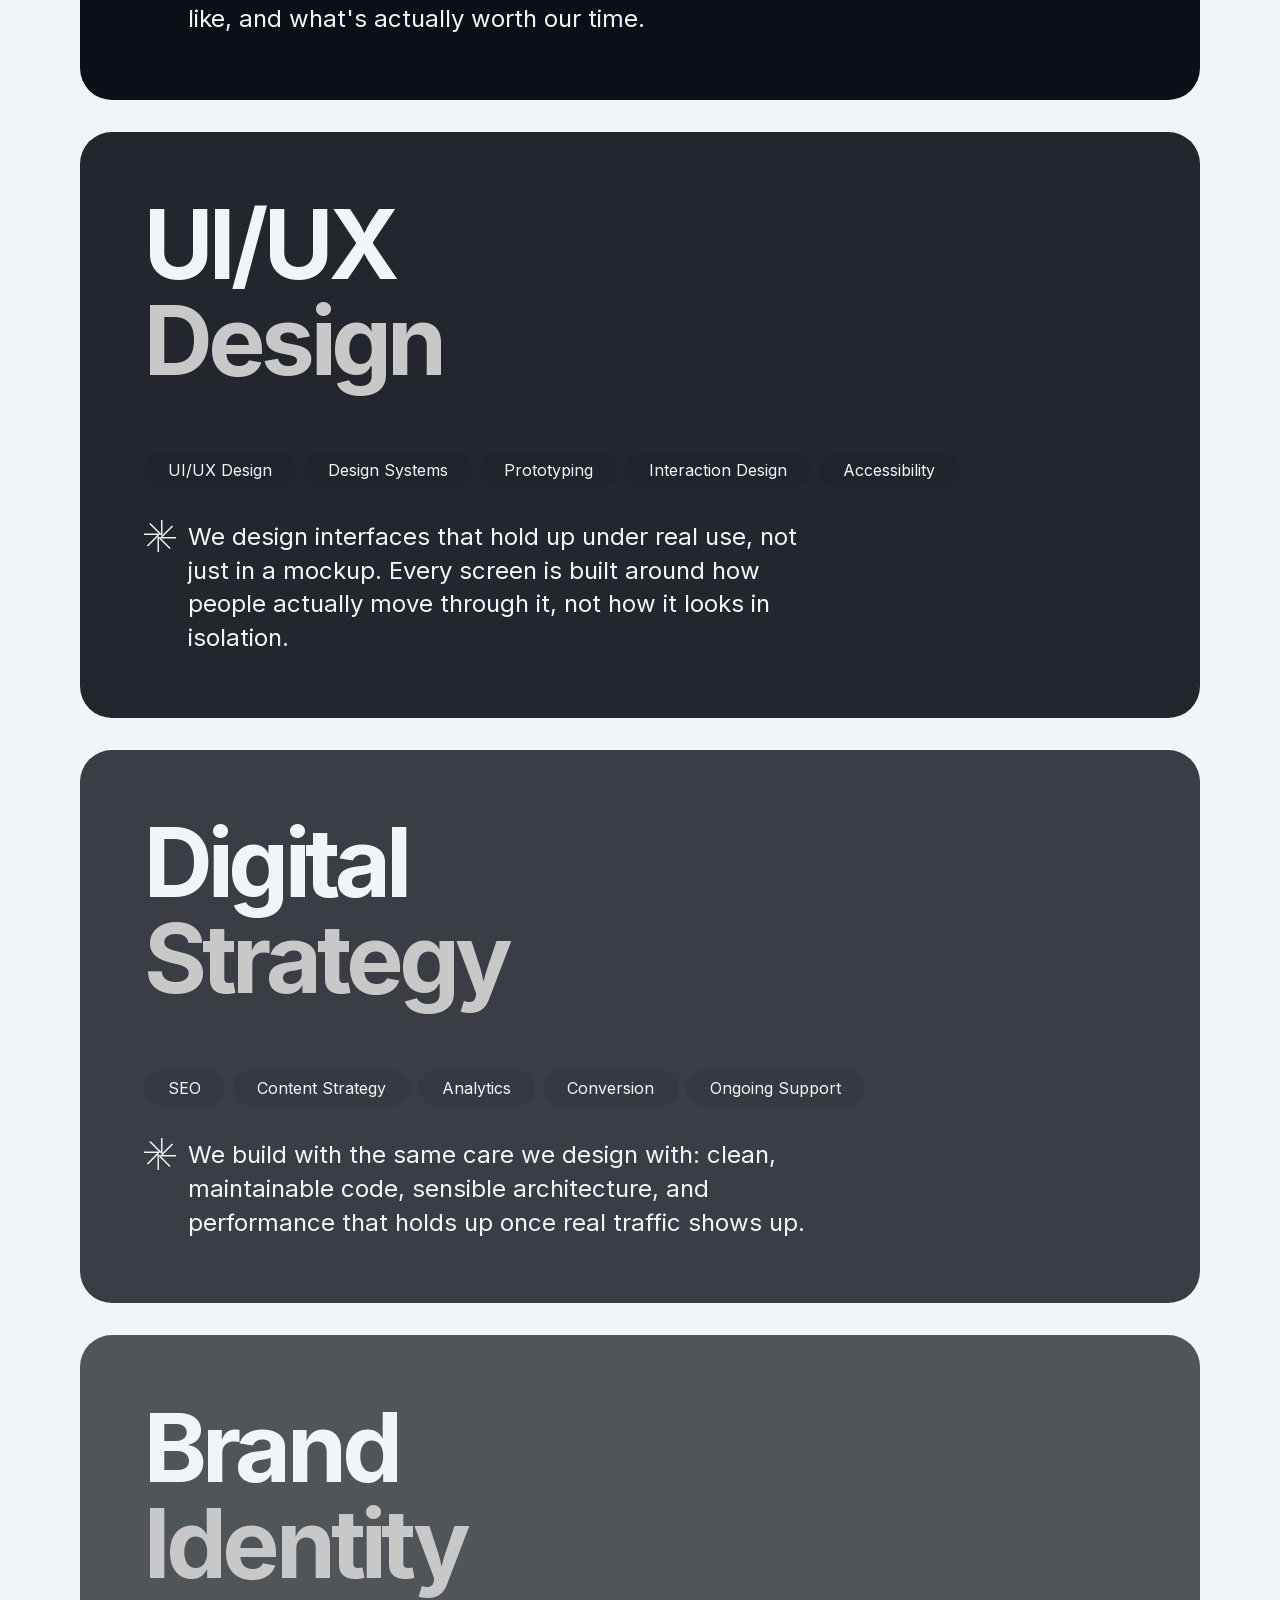
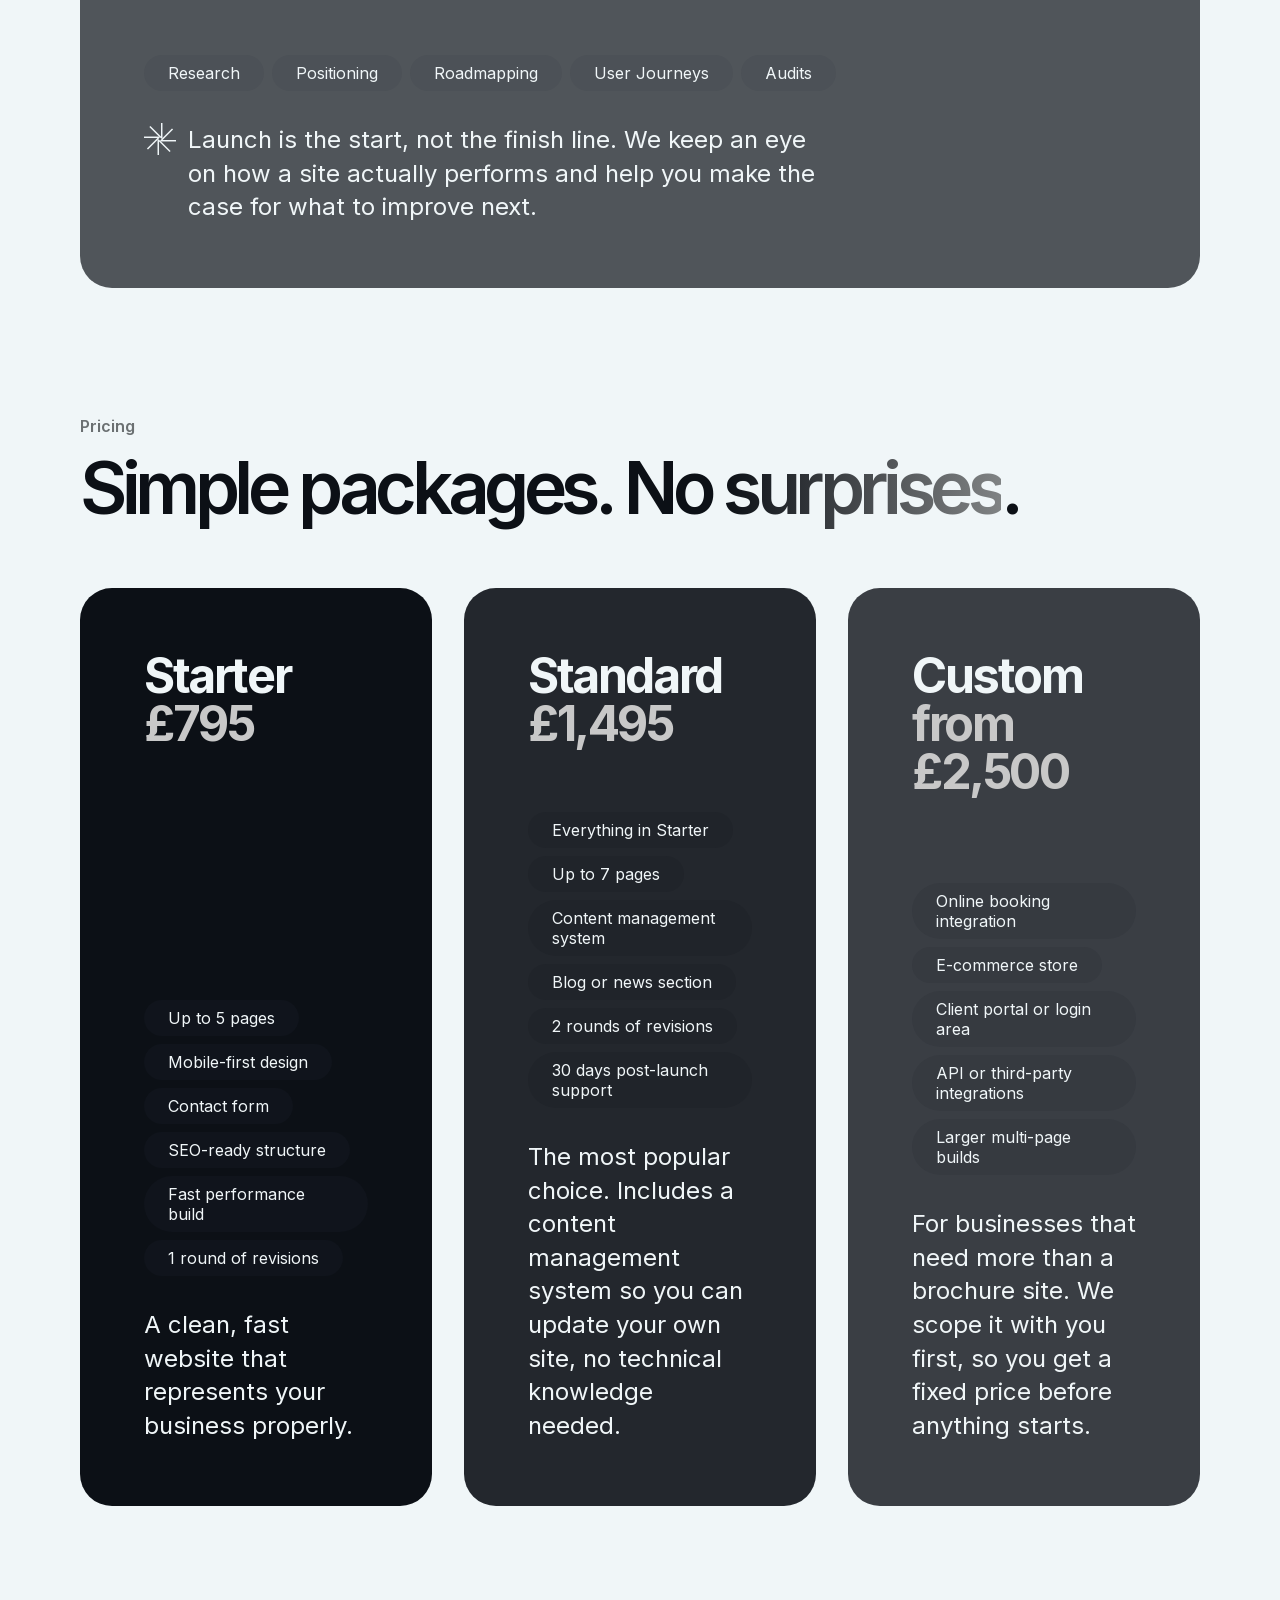
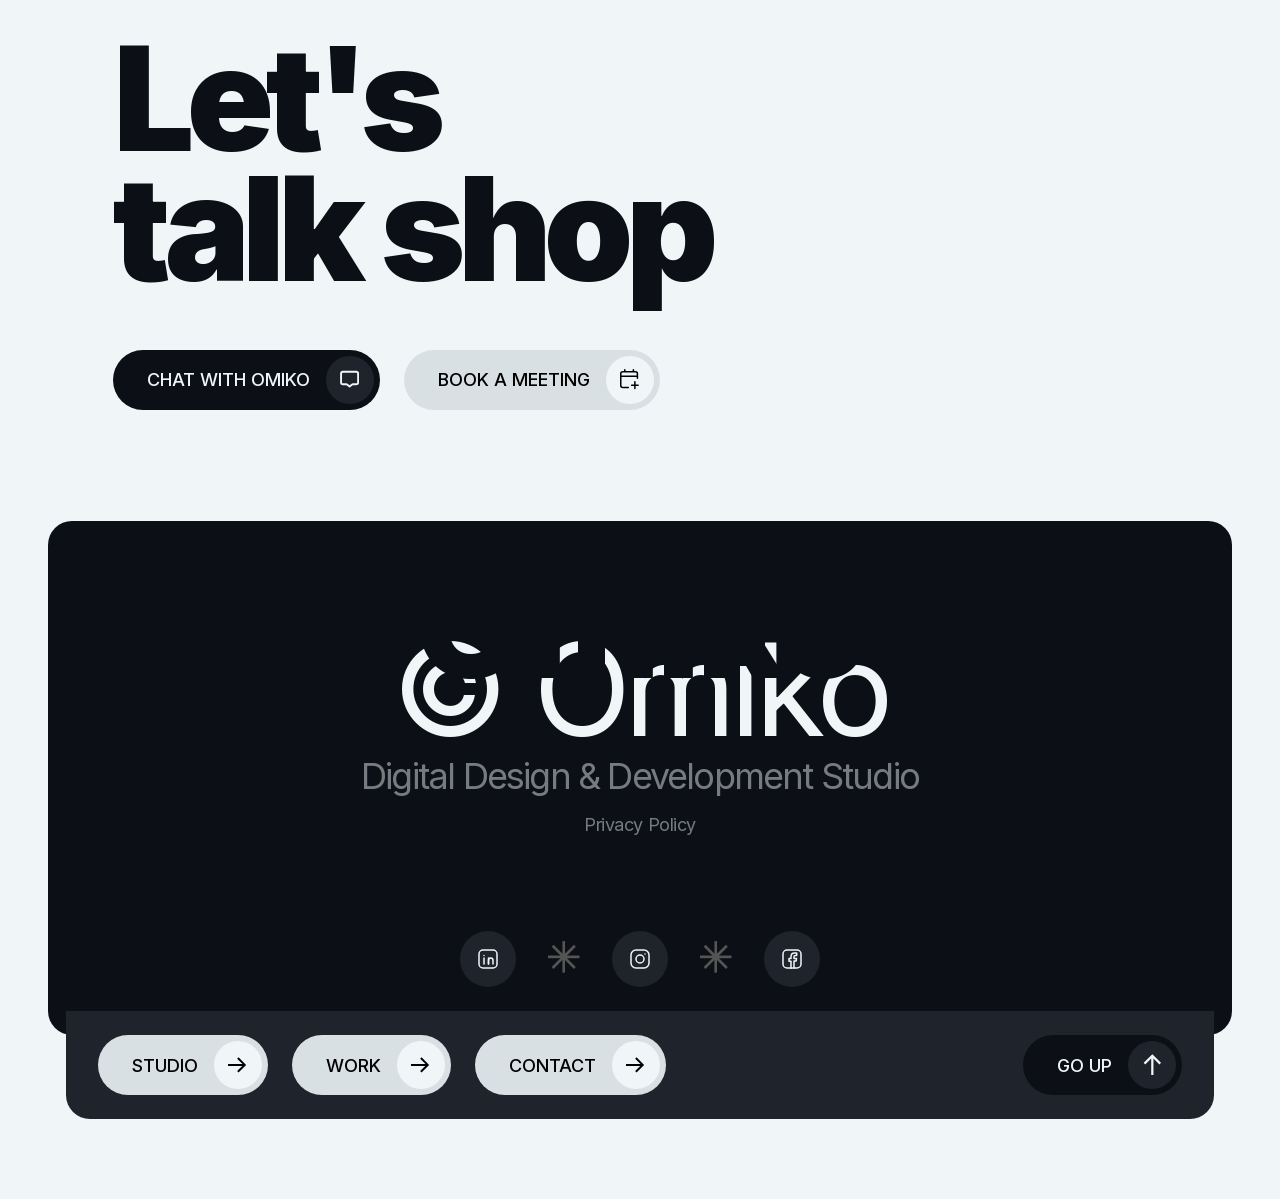
==== commit 0a767491: "Footer wordmark rises from behind the panel on scroll, then floats Uses the existing data-reveal/Int" ====
--- a/index.html
+++ b/index.html
@@ -431,7 +431,7 @@
 </main>
 
 <footer class="site-footer">
-  <span class="footer-wordmark">Omiko</span>
+  <span class="footer-wordmark" data-reveal><span class="footer-wordmark-inner">Omiko</span></span>
 
   <div class="footer-panel">
     <span class="footer-copyright">© Omiko</span>
--- a/styles.css
+++ b/styles.css
@@ -1020,9 +1020,45 @@
   color: var(--color-black);
 }
 
+.footer-wordmark[data-reveal] {
+  opacity: 1;
+  transform: translateY(55%);
+  transition: transform 1.1s cubic-bezier(0.16, 1, 0.3, 1);
+}
+
+.footer-wordmark[data-reveal].is-visible {
+  transform: translateY(0);
+}
+
+@media (prefers-reduced-motion: reduce) {
+  .footer-wordmark[data-reveal] {
+    transition: none;
+  }
+}
+
+.footer-wordmark-inner {
+  display: inline-block;
+}
+
 @media (min-width: 1024px) {
   .footer-wordmark {
     font-size: 9rem;
+  }
+}
+
+@media (prefers-reduced-motion: no-preference) {
+  .footer-wordmark-inner {
+    animation: footer-wordmark-float 6s ease-in-out infinite;
+  }
+
+  @keyframes footer-wordmark-float {
+    0%,
+    100% {
+      transform: translateY(0);
+    }
+    50% {
+      transform: translateY(-1rem);
+    }
   }
 }
 
